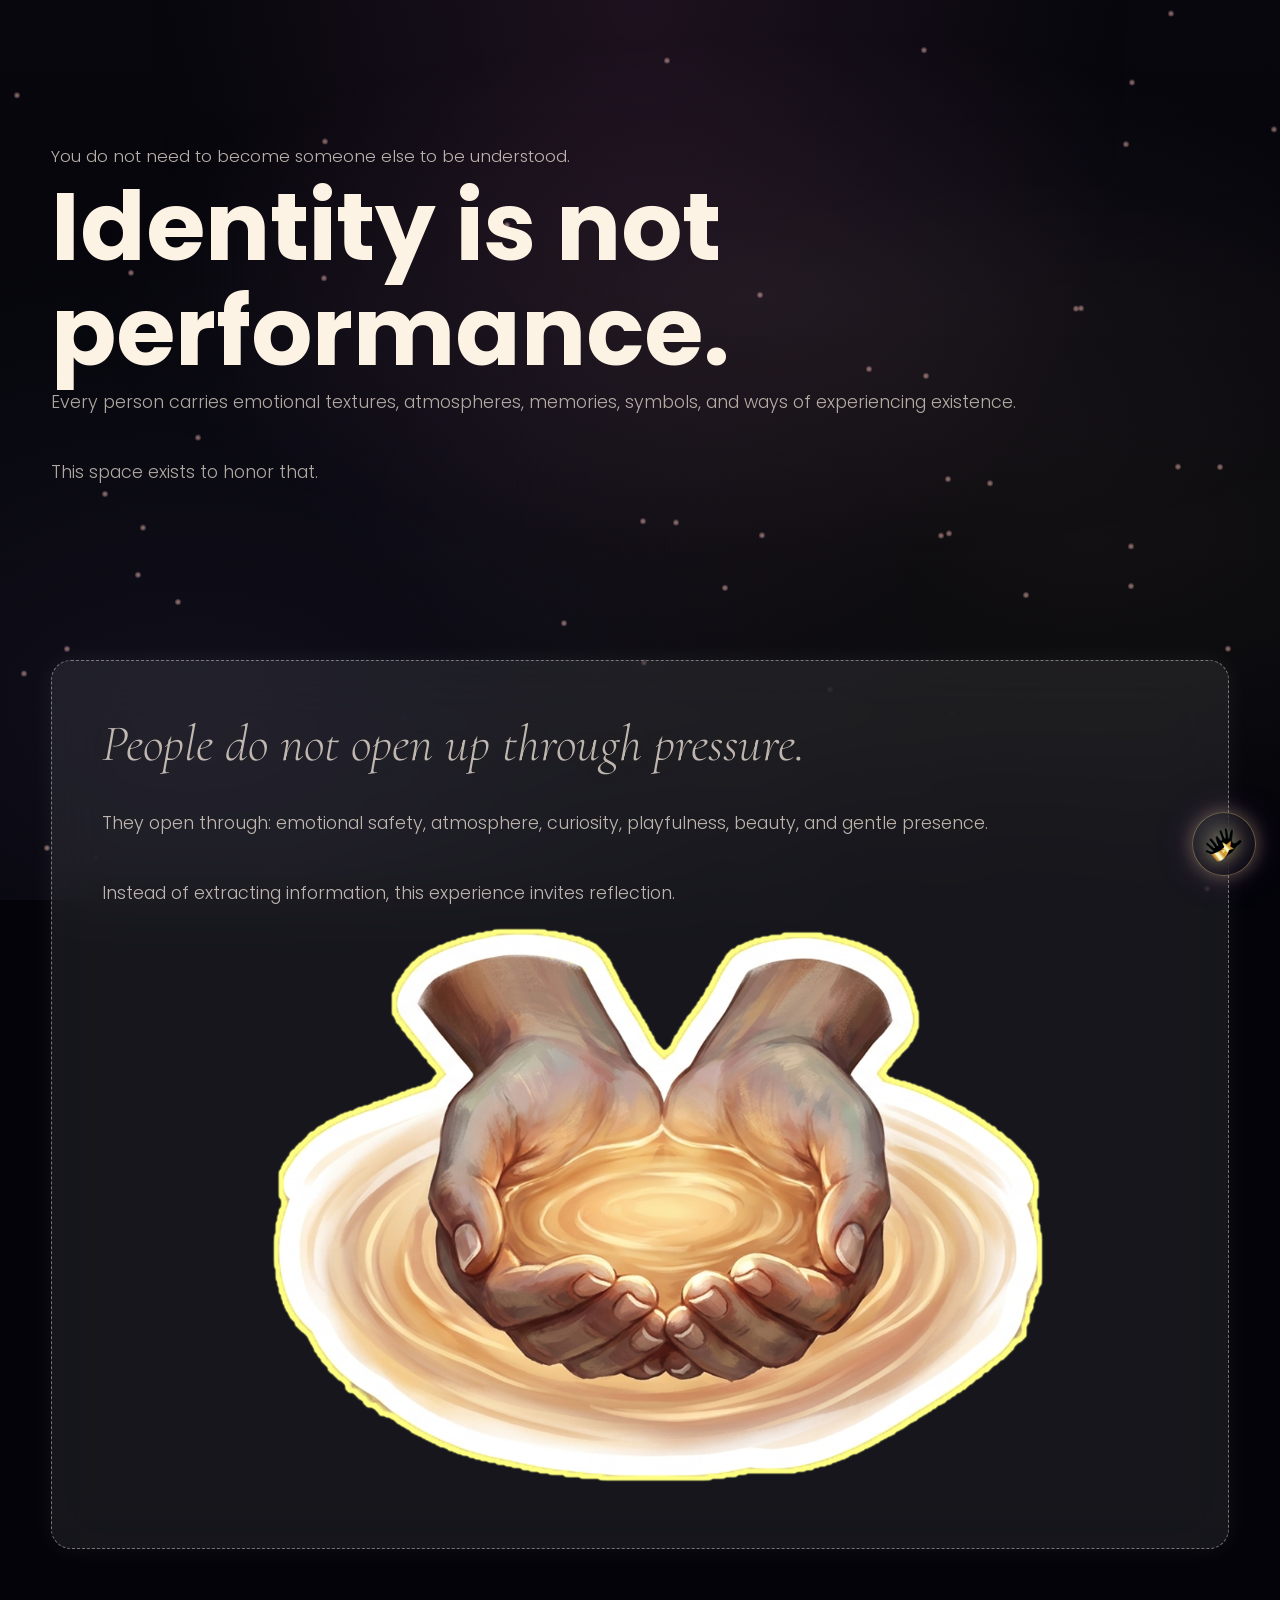
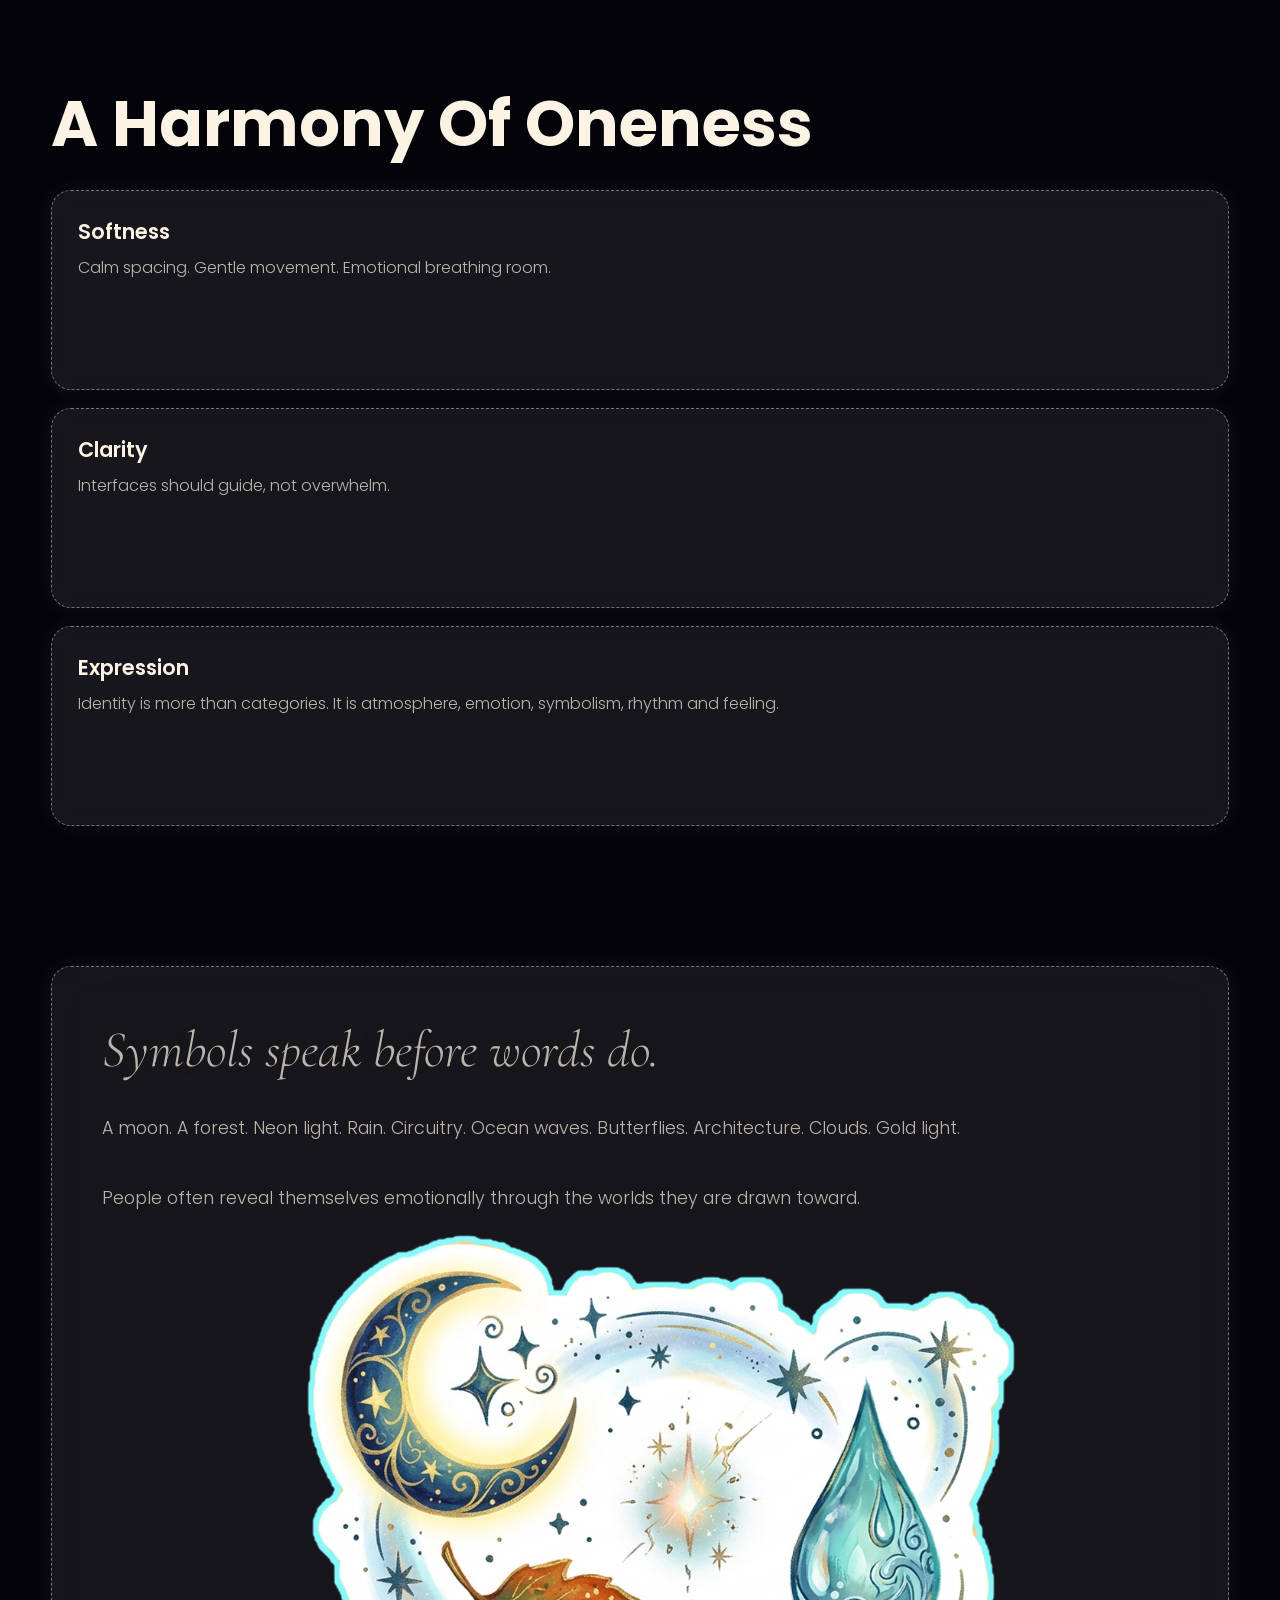
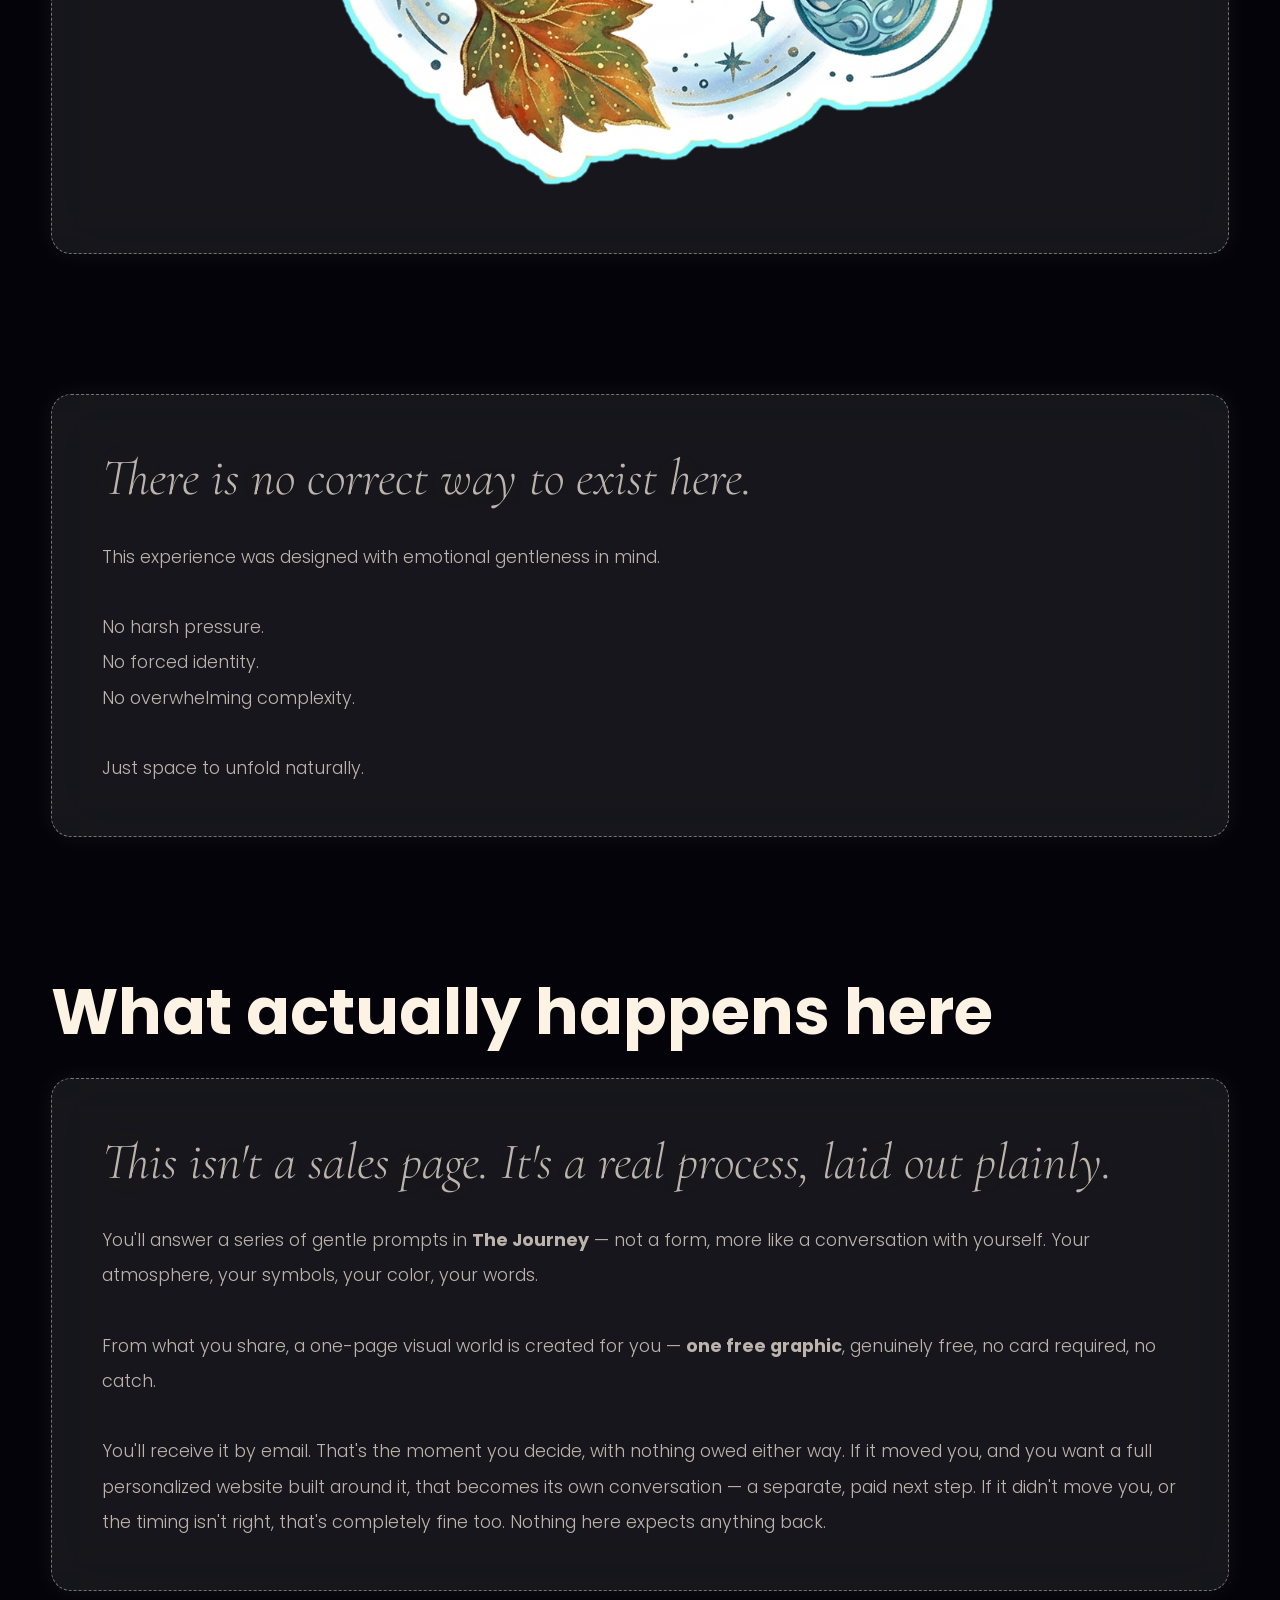
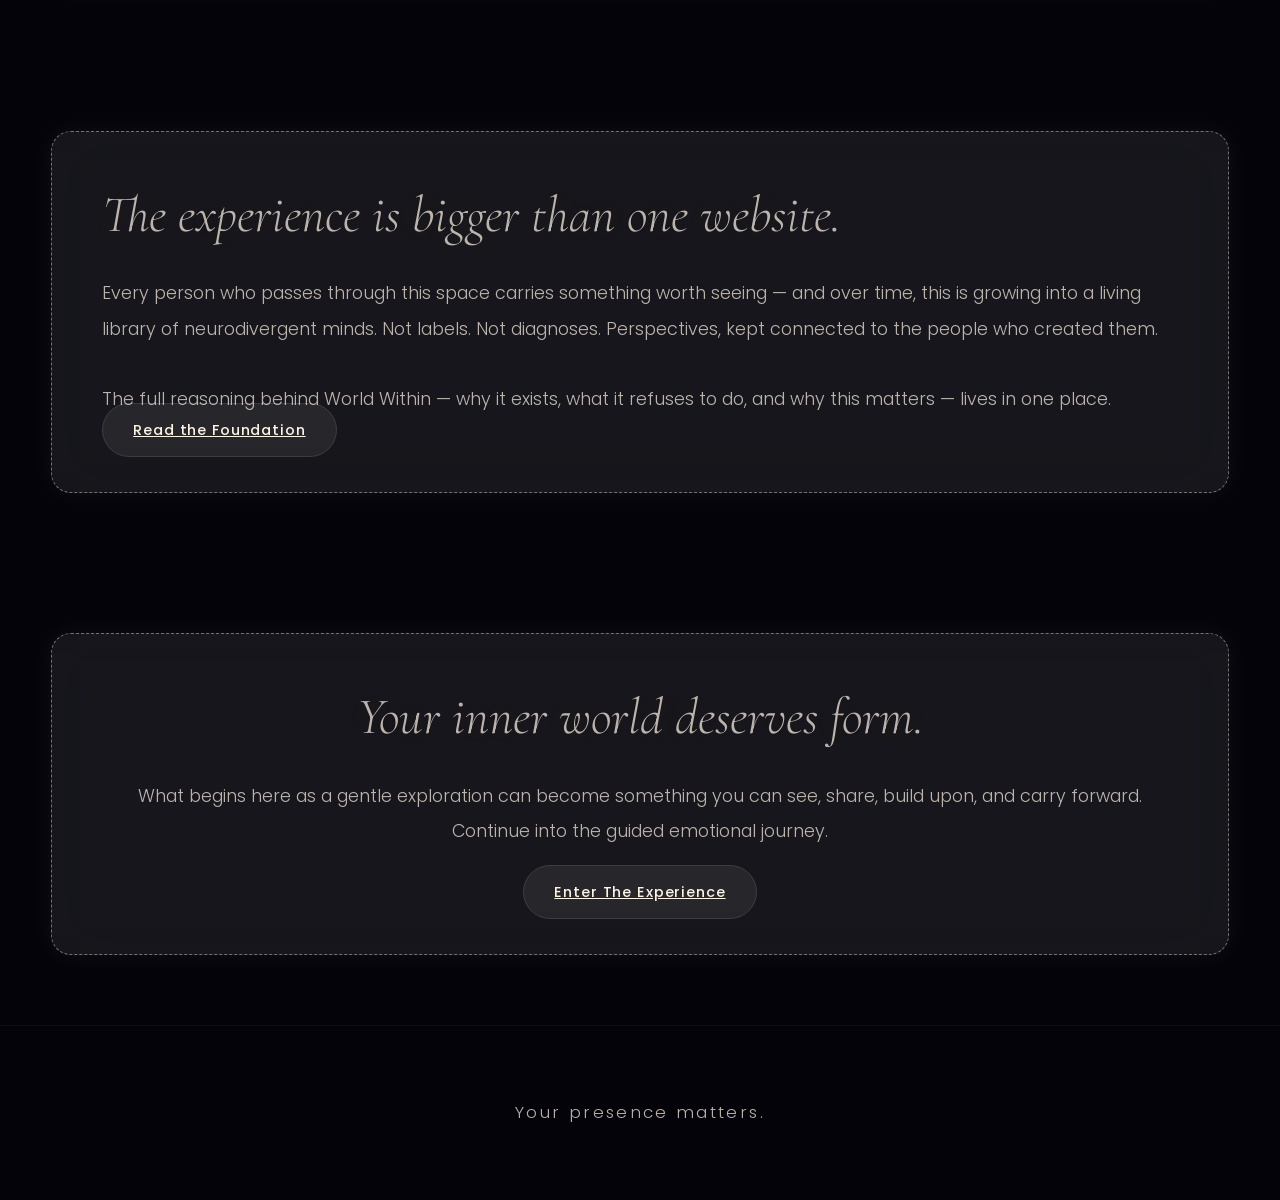
==== about.html @ f2ada769 "Add files via upload" ====
<!-- =========================================
     about.html
     IDENTITY REFLECTION SPACE
========================================= -->

<!DOCTYPE html>
<html lang="en">

<head>

  <meta charset="UTF-8" />

  <meta name="viewport"
    content="width=device-width, initial-scale=1.0" />

  <title>Identity Reflection</title>

  <!-- CSS -->

  <link rel="stylesheet" href="css/style.css" />
  <link rel="stylesheet" href="css/animations.css" />
  <link rel="stylesheet" href="css/themes.css" />
  <link rel="stylesheet" href="css/responsive.css" />
  <link rel="stylesheet" href="css/fixes.css" />

</head>

<body class="theme-dreamy">

  <!-- =========================================
       PARTICLES
  ========================================== -->

  <div id="particles-container"></div>

  <!-- =========================================
       HERO SECTION
  ========================================== -->

  <section class="hero">

    <div class="container">

      <div class="hero-content fade-up">

        <p class="supportive-message float-soft">
          You do not need to become someone else to be understood.
        </p>

        <h1 class="hero-title breathe">
          Identity is not performance.
        </h1>

        <p class="hero-subtitle">
          Every person carries emotional textures,
          atmospheres, memories, symbols,
          and ways of experiencing existence.
          <br /><br />
          This space exists to honor that.
        </p>

      </div>

    </div>

  </section>

  <!-- =========================================
       PHILOSOPHY SECTION
  ========================================== -->

  <section>

    <div class="container">

      <div class="glass-card fade-up">

        <div class="scene-card-layout">
          <div class="scene-card-text">

            <p class="prompt-text">
              People do not open up through pressure.
            </p>

            <p>
              They open through:
              emotional safety,
              atmosphere,
              curiosity,
              playfulness,
              beauty,
              and gentle presence.
              <br /><br />
              Instead of extracting information,
              this experience invites reflection.
            </p>

          </div>
          <div class="scene-visual">
            <img src="assets/15.png" alt="" class="scene-visual-img">
          </div>
        </div>

      </div>

    </div>

  </section>

  <!-- =========================================
       BALANCE SECTION
  ========================================== -->

  <section>

    <div class="container">

      <h2 class="fade-up"
        style="margin-bottom: 30px;">

        A Harmony Of Oneness
      </h2>

      <div class="emotion-grid harmony-grid">

        <!-- Softness -->

        <div class="emotion-card glass-card float-soft">

          <h3>Softness</h3>

          <p>
            Calm spacing.
            Gentle movement.
            Emotional breathing room.
          </p>

        </div>

        <!-- Clarity -->

        <div class="emotion-card glass-card float-soft">

          <h3>Clarity</h3>

          <p>
            Interfaces should guide,
            not overwhelm.
          </p>

        </div>

        <!-- Expression -->

        <div class="emotion-card glass-card float-soft">

          <h3>Expression</h3>

          <p>
            Identity is more than categories.
            It is atmosphere, emotion,
            symbolism, rhythm and feeling.
          </p>

        </div>

      </div>

    </div>

  </section>

  <!-- =========================================
       SYMBOLIC SECTION
  ========================================== -->

  <section>

    <div class="container">

      <div class="glass-card fade-up">

        <div class="scene-card-layout">
          <div class="scene-card-text">

            <p class="prompt-text">
              Symbols speak before words do.
            </p>

            <p>
              A moon.
              A forest.
              Neon light.
              Rain.
              Circuitry.
              Ocean waves.
              Butterflies.
              Architecture.
              Clouds.
              Gold light.
              <br /><br />
              People often reveal themselves
              emotionally through the worlds
              they are drawn toward.
            </p>

          </div>
          <div class="scene-visual">
            <img src="assets/16.png" alt="" class="scene-visual-img">
          </div>
        </div>

      </div>

    </div>

  </section>

  <!-- =========================================
       EMOTIONAL SAFETY SECTION
  ========================================== -->

  <section>

    <div class="container">

      <div class="glass-card fade-up">

        <p class="prompt-text">
          There is no correct way to exist here.
        </p>

        <p>
          This experience was designed
          with emotional gentleness in mind.
          <br /><br />
          No harsh pressure.
          <br />
          No forced identity.
          <br />
          No overwhelming complexity.
          <br /><br />
          Just space to unfold naturally.
        </p>

      </div>

    </div>

  </section>

  <!-- =========================================
       HOW THIS WORKS SECTION
  ========================================== -->

  <section>

    <div class="container">

      <h2 class="fade-up" style="margin-bottom: 30px;">
        What actually happens here
      </h2>

      <div class="glass-card fade-up">

        <p class="prompt-text">
          This isn't a sales page. It's a real process, laid out plainly.
        </p>

        <p>
          You'll answer a series of gentle prompts in
          <strong>The Journey</strong> — not a form, more like
          a conversation with yourself. Your atmosphere, your
          symbols, your color, your words.
          <br /><br />
          From what you share, a one-page visual world is
          created for you — <strong>one free graphic</strong>,
          genuinely free, no card required, no catch.
          <br /><br />
          You'll receive it by email. That's the moment you
          decide, with nothing owed either way. If it moved
          you, and you want a full personalized website built
          around it, that becomes its own conversation — a
          separate, paid next step. If it didn't move you, or
          the timing isn't right, that's completely fine too.
          Nothing here expects anything back.
        </p>

      </div>

    </div>

  </section>

  <!-- =========================================
       FOUNDATION SECTION
  ========================================== -->

  <section>

    <div class="container">

      <div class="glass-card fade-up">

        <p class="prompt-text">
          The experience is bigger than one website.
        </p>

        <p>
          Every person who passes through this space carries
          something worth seeing — and over time, this is
          growing into a living library of neurodivergent minds.
          Not labels. Not diagnoses. Perspectives, kept connected
          to the people who created them.
          <br /><br />
          The full reasoning behind World Within — why it exists,
          what it refuses to do, and why this matters — lives in
          one place.
        </p>

        <a href="assets/documents/world-within-foundation.pdf"
          target="_blank" rel="noopener"
          class="cta-button glow-pulse">
          Read the Foundation
        </a>

      </div>

    </div>

  </section>

  <!-- =========================================
       TRANSITION TO EXPERIENCE
  ========================================== -->

  <section>

    <div class="container">

      <div class="glass-card fade-up"
        style="text-align: center;">

        <p class="prompt-text">
          Your inner world deserves form.
        </p>

        <p style="margin-bottom: 30px;">
          What begins here as a gentle exploration can become
          something you can see, share, build upon, and carry
          forward. Continue into the guided emotional journey.
        </p>

        <a href="experience.html"
          class="cta-button glow-pulse">

          Enter The Experience

        </a>

      </div>

    </div>

  </section>

  <!-- =========================================
       FOOTER
  ========================================== -->

  <footer>

    <div class="container">

      <p class="supportive-message float-soft">
        Your presence matters.
      </p>

    </div>

  </footer>

  <!-- =========================================
       JAVASCRIPT
  ========================================== -->

  <script src="js/main.js"></script>
  <script src="js/animations.js"></script>
  <script src="js/interactions.js"></script>
  <script src="js/form-handler.js"></script>
  <script src="js/particles.js"></script>


<!-- ===== FLOATING DOOR NAV ===== -->
<div id="world-door-nav">
  <button id="world-door-toggle" aria-label="Open navigation" aria-expanded="false">
    <img src="assets/images/123_045549.png" alt="" class="world-door-icon">
  </button>

  <nav id="world-door-panel" aria-hidden="true">
    <a href="index.html" class="world-door-link">
      <span class="world-door-link-title">Home</span>
      <span class="world-door-link-sub">Return to the beginning</span>
    </a>
    <a href="about.html" class="world-door-link">
      <span class="world-door-link-title">Identity Reflection</span>
      <span class="world-door-link-sub">The philosophy behind it</span>
    </a>
    <a href="experience.html" class="world-door-link">
      <span class="world-door-link-title">The Journey</span>
      <span class="world-door-link-sub">The guided experience</span>
    </a>
    <a href="showcase.html" class="world-door-link world-door-link-featured">
      <span class="world-door-link-title">Showcase</span>
      <span class="world-door-link-sub">Worlds already brought to life</span>
    </a>
    <a href="contact.html" class="world-door-link">
      <span class="world-door-link-title">Final Connection</span>
      <span class="world-door-link-sub">Stay connected</span>
    </a>
  </nav>
</div>

<script defer src="js/door-nav.js"></script>
     
</body>

</html>
---- css/style.css ----
/* =========================================
   style.css — World Within
   CONSOLIDATED — single source of truth
   Hero gap fixed. Atmosphere system added.
========================================= */

@import url('https://fonts.googleapis.com/css2?family=Cormorant+Garamond:ital,wght@0,300;0,400;1,300;1,400&family=Poppins:wght@300;400;600;700&display=swap');

*, *::before, *::after { margin:0; padding:0; box-sizing:border-box; }

:root {
  --bg:           #030309;
  --text:         #fdf3e4;
  --text-soft:    rgba(253,243,228,0.68);
  --text-dim:     rgba(253,243,228,0.38);
  --gold:         #f7d98b;
  --rose:         #ffb4c8;
  --purple:       #c8b8ff;
  --radius-lg:    30px;
  --radius-xl:    40px;
  --max-width:    1280px;

  /* ── ATMOSPHERE — default (sacred/gold-rose) ── */
  --particle-1: rgba(247,217,139,0.90);
  --particle-2: rgba(255,180,200,0.55);
  --atmo-1: rgba(255,130,200,0.09);
  --atmo-2: rgba(200,184,255,0.07);
  --atmo-3: rgba(247,217,139,0.06);
}

/* =========================================
   ATMOSPHERE THEMES
   Selecting an emotion card sets
   body[data-emotion="..."] via JS.
   This shifts the particle colors and
   the ambient glow — without ever
   washing out the text.
========================================= */

body[data-emotion="calm"] {
  --particle-1: rgba(150,205,255,0.85);
  --particle-2: rgba(190,225,255,0.45);
  --atmo-1: rgba(120,180,255,0.10);
  --atmo-2: rgba(160,210,255,0.07);
  --atmo-3: rgba(200,230,255,0.05);
}

body[data-emotion="electric"] {
  --particle-1: rgba(190,150,255,0.90);
  --particle-2: rgba(220,180,255,0.50);
  --atmo-1: rgba(180,130,255,0.11);
  --atmo-2: rgba(220,160,255,0.08);
  --atmo-3: rgba(150,100,255,0.06);
}

body[data-emotion="dreamy"] {
  --particle-1: rgba(255,160,205,0.88);
  --particle-2: rgba(255,200,225,0.50);
  --atmo-1: rgba(255,140,200,0.10);
  --atmo-2: rgba(255,180,220,0.07);
  --atmo-3: rgba(220,160,255,0.05);
}

body[data-emotion="sacred"] {
  --particle-1: rgba(247,217,139,0.92);
  --particle-2: rgba(255,200,150,0.55);
  --atmo-1: rgba(247,217,139,0.10);
  --atmo-2: rgba(255,200,150,0.07);
  --atmo-3: rgba(255,180,200,0.05);
}

body[data-emotion="grounded"] {
  --particle-1: rgba(200,190,140,0.85);
  --particle-2: rgba(170,210,170,0.45);
  --atmo-1: rgba(180,160,110,0.09);
  --atmo-2: rgba(140,180,140,0.06);
  --atmo-3: rgba(200,180,140,0.05);
}


html {
 /* scroll-behavior: smooth;*/
  /*scroll-snap-type: y mandatory;*/
}

body {
  font-family: 'Poppins', sans-serif;
  font-weight: 300;
  color: var(--text);
  background: var(--bg);
  overflow-x: hidden;
  min-height: 100vh;
  position: relative;
}

/* ── Atmospheric glow layers — shift with emotion ── */
body::before {
  content: "";
  position: fixed; inset: 0;
  pointer-events: none; z-index: 0;
  background:
    radial-gradient(ellipse at 50% 0%,   var(--atmo-1), transparent 55%),
    radial-gradient(ellipse at 15% 80%,  var(--atmo-2), transparent 50%),
    radial-gradient(ellipse at 85% 60%,  var(--atmo-3), transparent 48%);
  transition: background 1.8s ease;
}

body::after {
  content: "";
  position: fixed; inset: 0;
  pointer-events: none; z-index: 0;
  background: linear-gradient(180deg, rgba(255,255,255,0.015), transparent);
  mix-blend-mode: screen;
}

/* =========================================
   PARTICLES — color follows atmosphere
========================================= */

#particles-container {
  position: fixed; inset: 0;
  z-index: 1; pointer-events: none;
  overflow: hidden;
}

.particle {
  position: absolute;
  border-radius: 50%;
  pointer-events: none;
  mix-blend-mode: screen;
  background: radial-gradient(
    circle,
    var(--particle-1) 0%,
    var(--particle-2) 45%,
    transparent 100%
  ) !important;
  opacity: 0.75 !important;
  animation: floatUp linear infinite !important;
  transition: background 1.8s ease;
}


@keyframes floatUp {
  0%   { transform: translateY(0) scale(1);    opacity: 0; }
  10%  { opacity: 0.6; }
  80%  { opacity: 0.4; }
  100% { transform: translateY(-100vh) scale(0.6); opacity: 0; }
}

/* =========================================
   LAYOUT
========================================= */

.container {
  width: 92%;
  max-width: var(--max-width);
  margin: auto;
  position: relative;
  z-index: 2;
}



section {
  padding: 50px 0;
  position: relative;
  z-index: 2;
  min-height: 100dvh;
  display: flex;
  align-items: center;
  justify-content: center;
/*  scroll-snap-align: start;*/
/*  scroll-snap-stop: always;*/
}
/* =========================================
   TYPOGRAPHY
========================================= */

h1,h2,h3,h4 { line-height: 1.1; font-weight: 700; color: var(--text); }

h1 { font-size: clamp(3rem, 8vw, 6rem); }
h2 { font-size: clamp(2.2rem, 5vw, 4rem); }
h3 { font-size: clamp(1.2rem, 3vw, 1.6rem); }

p {
  color: var(--text-soft);
  line-height: 2.0;
  font-size: clamp(0.95rem, 2.2vw, 1.1rem);
  font-weight: 300;
}

.serif {
  font-family: 'Cormorant Garamond', serif;
  font-weight: 300;
  font-style: italic;
}

/* =========================================
   HERO TAG
========================================= */

.hero-tag {
  display: inline-block;
  padding: 10px 22px;
  border-radius: 999px;
  background: rgba(247,217,139,0.08);
  border: 1px solid rgba(247,217,139,0.22);
  color: var(--gold);
  font-size: 0.72rem;
  letter-spacing: 3px;
  text-transform: uppercase;
  margin-bottom: 28px;
  backdrop-filter: blur(10px);
}

/* =========================================
   HERO — single definition, no duplicates
   Text and images grouped close together
========================================= */

.hero {
  min-height: 100vh;
  min-height: 100dvh;
  display: flex;
  align-items: center;
  justify-content: center;
  padding: 90px 0 50px;
  position: relative;
  overflow: visible;
}

.hero::before {
  content: "";
  position: absolute; inset: 0;
  background: radial-gradient(ellipse at 60% 50%, rgba(247,190,220,0.07), transparent 65%);
  pointer-events: none;
}

/* TWO COLUMN on desktop */
.hero-layout {
  display: grid;
  grid-template-columns: 1fr 1fr;
  align-items: center;
  gap: 22px;
  width: 100%;
}

/* LEFT — text */
.hero-left {
  position: relative;
  z-index: 3;
  text-align: left;
}

.hero-left h1 {
  font-size: clamp(3rem, 7vw, 5.5rem);
  line-height: 1.0;
  font-weight: 700;
  letter-spacing: -1.5px;
  margin-bottom: 24px;
  color: var(--text);
}

.hero-left h1 span {
  color: var(--rose);
  display: block;
}

.hero-description {
  font-size: clamp(1rem, 2vw, 1.1rem);
  line-height: 2.0;
  color: var(--text-soft);
  max-width: 480px;
}

/* RIGHT — image group: large image + logo TOGETHER */
.hero-right {
  position: relative;
  display: flex;
  align-items: center;
  justify-content: center;
  width: 100%;
}

.large-frame {
  width: 100%;
  max-width: 480px;
  position: relative;
  z-index: 2;
}

.large-frame img,
.main-hero-image {
  width: 100%;
  height: auto;
  object-fit: contain;
  display: block;

  filter:
    drop-shadow(0 0 30px rgba(247,217,139,0.25))
    drop-shadow(0 0 70px rgba(200,184,255,0.18))
    drop-shadow(0 0 120px rgba(255,180,200,0.12));

  animation: breatheImage 7s ease-in-out infinite;
  transition: filter 0.6s ease;
}

.large-frame img:hover,
.main-hero-image:hover {
  filter:
    drop-shadow(0 0 50px rgba(247,217,139,0.45))
    drop-shadow(0 0 100px rgba(200,184,255,0.32))
    drop-shadow(0 0 160px rgba(255,180,200,0.22));
}

/* MEDIUM LOGO — sits right beside/on the large image,
   NOT floating away to a separate corner of the screen */
.medium-frame {
  position: absolute;
  top: -4%;
  right: 2%;
  width: clamp(56px, 11vw, 96px);
  height: auto;
  z-index: 5;
  opacity: 0.94;

  filter:
    drop-shadow(0 0 14px rgba(247,217,139,0.55))
    drop-shadow(0 0 32px rgba(255,160,220,0.38));

  animation: floatMedium 5s ease-in-out infinite;
}

.medium-frame img,
.floating-symbol {
  width: 100%;
  height: auto;
  display: block;
  object-fit: contain;
}

.visual-frame {
  background: transparent !important;
  border: none !important;
  box-shadow: none !important;
  backdrop-filter: none !important;
  overflow: visible !important;
  padding: 0 !important;
}

/* =========================================
   GLASS CARDS
========================================= */


.glass-card {
  
  background: linear-gradient(160deg,
    rgba(255,255,255,0.13),
    rgba(255,255,255,0.07)
  );
   border: 1px solid rgba(255,255,255,0.45);
  backdrop-filter: blur(30px);
  -webkit-backdrop-filter: blur(30px);
  border-radius: var(--radius-lg);
  

   box-shadow:
    0 8px 40px rgba(0,0,0,0.70),
    0 1px 0 rgba(255,255,255,0.30) inset,
    0 0 0 1px rgba(255,255,255,0.10);
  padding: clamp(28px, 5vw, 50px);
  transition: transform 0.6s ease, border-color 0.6s ease, box-shadow 0.6s ease;
}

.glass-card:hover {
  transform: translateY(-8px);
  border-color: rgba(255,255,255,0.28);
  box-shadow:
    0 35px 100px rgba(0,0,0,0.60),
    0 0 50px rgba(180,130,255,0.15) inset,
    0 1px 0 rgba(255,255,255,0.18) inset;
}

/* =========================================
   PROMPT TEXT
========================================= */

.prompt-text {
  font-family: 'Cormorant Garamond', serif;
  font-size: clamp(1.8rem, 5vw, 3.2rem);
  font-weight: 300;
  font-style: italic;
  line-height: 1.3;
  margin-bottom: 28px;
  color: var(--text);
  text-shadow: 0 0 40px rgba(247,217,139,0.12);
}

/* =========================================
   EMOTION GRID — visible color, persistent
   selection via .selected class
========================================= */

.emotion-grid {
  display: grid;
  grid-template-columns: repeat(auto-fit, minmax(200px, 1fr));
  gap: 20px;
}

.emotion-card {
  position: relative;
  min-height: 200px;
  padding: 36px 28px;
  border-radius: var(--radius-lg);

  background: rgba(255,255,255,0.05) !important;
  border: 1px solid rgba(255,255,255,0.18) !important;
  backdrop-filter: blur(16px);
  cursor: pointer;
  overflow: hidden;

  transition:
    transform 0.5s ease,
    background 0.5s ease,
    border-color 0.5s ease,
    box-shadow 0.5s ease;
}

.emotion-card::before {
  content: '';
  position: absolute;
  inset: 0;
  border-radius: inherit;
  opacity: 0;
  transition: opacity 0.5s ease;
  background: var(--card-bg, rgba(247,217,139,0.06));
}

.emotion-card::after {
  content: '';
  position: absolute;
  top: -50%; left: -50%;
  width: 200%; height: 200%;
  border-radius: 50%;
  background: radial-gradient(circle, var(--card-glow, rgba(247,217,139,0.15)) 0%, transparent 60%);
  opacity: 0;
  transition: opacity 0.6s ease;
}

.emotion-card:hover,
.emotion-card.selected {
  transform: translateY(-12px) scale(1.02);
  border-color: var(--card-border, rgba(255,255,255,0.18));
  box-shadow: 0 20px 60px rgba(0,0,0,0.4), 0 0 40px var(--card-shadow, rgba(247,217,139,0.12));
}

.emotion-card:hover::before,
.emotion-card:hover::after,
.emotion-card.selected::before,
.emotion-card.selected::after { opacity: 1; }

/* Small "selected" checkmark badge */
.emotion-card.selected::after {
  opacity: 1;
}

/* Per-card colors — by data-feel attribute (preferred) or nth-child fallback */
.emotion-card[data-feel="calm"],
.emotion-card[onclick*="calm"],
.emotion-card:nth-child(1) {
  --card-bg:     rgba(120,180,255,0.08);
  --card-glow:   rgba(120,180,255,0.20);
  --card-border: rgba(120,180,255,0.35);
  --card-shadow: rgba(120,180,255,0.18);
}
.emotion-card[data-feel="calm"]:hover,
.emotion-card[onclick*="calm"]:hover,
.emotion-card[data-feel="calm"].selected,
.emotion-card[onclick*="calm"].selected,
.emotion-card:nth-child(1):hover {
  background: rgba(120,180,255,0.10);
}

.emotion-card[data-feel="electric"],
.emotion-card[onclick*="electric"],
.emotion-card:nth-child(2) {

--card-bg:     rgba(100,220,255,0.08);
--card-glow:   rgba(80,200,255,0.28);
--card-border: rgba(100,220,255,0.45);
--card-shadow: rgba(80,200,255,0.25);

}
.emotion-card[data-feel="electric"]:hover,
.emotion-card[onclick*="electric"]:hover,
.emotion-card[data-feel="electric"].selected,
.emotion-card[onclick*="electric"].selected,
.emotion-card:nth-child(2):hover {
  background: rgba(180,130,255,0.12);
}

.emotion-card[data-feel="dreamy"],
.emotion-card[onclick*="dreamy"],
.emotion-card:nth-child(3) {
  --card-bg:     rgba(255,140,200,0.09);
  --card-glow:   rgba(255,140,200,0.22);
  --card-border: rgba(255,140,200,0.38);
  --card-shadow: rgba(255,140,200,0.20);
}
.emotion-card[data-feel="dreamy"]:hover,
.emotion-card[onclick*="dreamy"]:hover,
.emotion-card[data-feel="dreamy"].selected,
.emotion-card[onclick*="dreamy"].selected,
.emotion-card:nth-child(3):hover {
  background: rgba(255,140,200,0.11);
}

.emotion-card[data-feel="sacred"],
.emotion-card[onclick*="sacred"],
.emotion-card:nth-child(4) {
  --card-bg:     rgba(247,217,139,0.09);
  --card-glow:   rgba(247,217,139,0.22);
  --card-border: rgba(247,217,139,0.38);
  --card-shadow: rgba(247,217,139,0.18);
}
.emotion-card[data-feel="sacred"]:hover,
.emotion-card[onclick*="sacred"]:hover,
.emotion-card[data-feel="sacred"].selected,
.emotion-card[onclick*="sacred"].selected,
.emotion-card:nth-child(4):hover {
  background: rgba(247,217,139,0.11);
}

.emotion-card[data-feel="grounded"],
.emotion-card[onclick*="grounded"] {
  --card-bg:     rgba(180,200,140,0.09);
  --card-glow:   rgba(180,200,140,0.22);
  --card-border: rgba(180,200,140,0.38);
  --card-shadow: rgba(180,200,140,0.18);
}
.emotion-card[data-feel="grounded"]:hover,
.emotion-card[onclick*="grounded"]:hover,
.emotion-card[data-feel="grounded"].selected,
.emotion-card[onclick*="grounded"].selected {
  background: rgba(180,200,140,0.11);
}

.emotion-card h3 {
  font-size: clamp(1.1rem, 3vw, 1.4rem);
  font-weight: 600;
  color: var(--text);
  margin-bottom: 12px;
  position: relative; z-index: 1;
}

.emotion-card p {
  font-size: clamp(0.85rem, 2vw, 0.95rem);
  line-height: 1.75;
  color: var(--text-dim);
  position: relative; z-index: 1;
}

/* Small selection badge */
.emotion-card .selected-badge {
  position: absolute;
  top: 16px; right: 16px;
  width: 26px; height: 26px;
  border-radius: 50%;
  background: var(--card-border, rgba(247,217,139,0.5));
  display: flex; align-items: center; justify-content: center;
  font-size: 14px; color: #0a0612;
  opacity: 0;
  transform: scale(0.5);
  transition: all 0.4s ease;
  z-index: 2;
}
.emotion-card.selected .selected-badge {
  opacity: 1;
  transform: scale(1);
}

/* =========================================
   INPUTS
========================================= */

textarea, input[type="text"], input[type="email"], input[type="tel"] {
  width: 100%;
  padding: 18px 20px;
  border-radius: 18px;
  border: 1px solid rgba(255,255,255,0.07);
  background: rgba(255,255,255,0.04);
  color: var(--text);
  font-family: 'Poppins', sans-serif;
  font-size: 0.95rem;
  font-weight: 300;
  resize: none;
  outline: none;
  transition: border-color 0.4s ease, background 0.4s ease, box-shadow 0.4s ease;
}

textarea::placeholder, input::placeholder { color: rgba(253,243,228,0.28); }

textarea:focus, input:focus {
  border-color: rgba(247,217,139,0.32);
  background: rgba(255,255,255,0.07);
  box-shadow: 0 0 0 3px rgba(247,217,139,0.08);
}

/* =========================================
   BUTTONS
========================================= */

button, .cta-button {
  border: none;
  cursor: pointer;
  background: rgba(255,255,255,0.07);
  color: var(--text);
  padding: 16px 30px;
  border-radius: 999px;
  border: 1px solid rgba(255,255,255,0.10);
  font-family: 'Poppins', sans-serif;
  font-size: 0.9rem;
  font-weight: 500;
  letter-spacing: 0.06em;
  backdrop-filter: blur(12px);
  transition: transform 0.3s ease, background 0.3s ease, box-shadow 0.3s ease;
}

button:hover, .cta-button:hover {
  transform: translateY(-3px);
  background: rgba(255,255,255,0.12);
  box-shadow: 0 0 30px rgba(247,217,139,0.12);
}

/* =========================================
   SUPPORTIVE MESSAGE
========================================= */

.supportive-message {
  font-size: clamp(0.9rem, 2.5vw, 1.05rem);
  color: var(--text-dim);
  animation: floatSoft 6s ease-in-out infinite;
}

/* =========================================
   PROGRESS INDICATOR (experience.html)
========================================= */

.progress-bar {
  position: sticky;
  top: 16px;
  z-index: 50;
  display: flex;
  justify-content: center;
  gap: 8px;
  padding: 10px 0 0;
  pointer-events: none;
}

.progress-dot {
  width: 8px; height: 8px;
  border-radius: 50%;
  background: rgba(255,255,255,0.12);
  transition: all 0.5s ease;
}

.progress-dot.active {
  background: var(--gold);
  box-shadow: 0 0 12px rgba(247,217,139,0.6);
  width: 22px;
  border-radius: 5px;
}

.progress-dot.done {
  background: rgba(247,217,139,0.45);
}

/* =========================================
   FOOTER
========================================= */

footer {
  padding: 70px 0;
  text-align: center;
  border-top: 1px solid rgba(247,217,139,0.05);
}

footer p { font-size: 0.8rem; color: var(--text-dim); letter-spacing: 0.14em; }

/* =========================================
   SCROLLBAR
========================================= */

::-webkit-scrollbar { width: 5px; }
::-webkit-scrollbar-thumb { background: rgba(247,217,139,0.16); border-radius: 999px; }
::-webkit-scrollbar-track { background: transparent; }

/* =========================================
   KEYFRAMES
========================================= */

@keyframes breatheImage {
  0%,100% { transform: scale(1);     }
  50%      { transform: scale(1.035); }
}

@keyframes floatMedium {
  0%,100% { transform: translateY(0px);  }
  50%      { transform: translateY(-10px); }
}

@keyframes floatSoft {
  0%,100% { transform: translateY(0px); opacity: 0.75; }
  50%      { transform: translateY(-7px); opacity: 1;  }
}

/* ── SECTION ENTRANCE — each world arrives ── */






@keyframes fadeUp {
  from { opacity:0; transform:translateY(30px); }
  to   { opacity:1; transform:translateY(0);    }
}

.fade-up         { opacity:0; animation: fadeUp 1.2s ease forwards; }
.fade-up.delay-1 { animation-delay: 0.2s; }
.fade-up.delay-2 { animation-delay: 0.5s; }
.fade-up.delay-3 { animation-delay: 0.8s; }



/* =========================================
   MOBILE — single consolidated block
   Text and images close together, no gap
========================================= */

@media (max-width: 860px) {

  
   
   section {
  padding: 50px 0;
  min-height: 100dvh;
 /* scroll-snap-align: start;*/
  justify-content: center;
   }
  /* No forced full-screen height — content
     determines height. This removes the
     "two pages" empty-gap feeling. */
  .hero {
    min-height: auto;
    height: auto;
    padding: 36px 0 30px;
    align-items: flex-start;
  }

  .hero-layout {
    grid-template-columns: 1fr;
    gap: 24px;              /* tight — text and image feel together */
    text-align: center;
  }

  .hero-left { text-align: center; }

  .hero-left h1 {
    font-size: clamp(2.8rem, 12vw, 4.5rem);
    letter-spacing: -1px;
    margin-bottom: 18px;
  }

  .hero-left h1 span { display: inline; }

  .hero-description {
    margin: 0 auto;
    max-width: 100%;
    font-size: clamp(0.95rem, 3.4vw, 1.1rem);
    line-height: 1.9;
  }

  .hero-right {
    width: 100%;
    margin-top: 4px;
  }

  .large-frame {
    width: min(320px, 84vw);
    max-width: 100%;
    margin: 0 auto;
  }

  /* Logo sits ON the image group — close together */
  .medium-frame {
    top: -2%;
    right: 4%;
    width: clamp(50px, 13vw, 70px);
  }

  .emotion-grid {
    grid-template-columns: 1fr 1fr;
    gap: 14px;
  }

  .emotion-card { min-height: 160px; padding: 24px 18px; }

  .progress-bar { top: 10px; }
}

@media (max-width: 480px) {

  .hero-left h1 { font-size: clamp(2.4rem, 13vw, 3.5rem); }

  .emotion-grid { grid-template-columns: 1fr; gap: 12px; }

  .glass-card { padding: 26px 20px; }

  .prompt-text { font-size: clamp(1.5rem, 7vw, 2.2rem); }

  .large-frame { width: min(280px, 88vw); }

  .medium-frame {
    width: clamp(46px, 12vw, 60px);
    top: -2%;
    right: 4%;
  }
  }















/* ===== FLOATING DOOR NAV ===== */
#world-door-nav {
  position: fixed;
  bottom: 24px;
  right: 24px;
  z-index: 500;
  font-family: 'Poppins', sans-serif;
}

#world-door-toggle {
  width: 64px; height: 64px;
  border-radius: 50%;
  border: 1px solid rgba(247,217,139,0.35);
  cursor: pointer;
  display: flex; align-items: center; justify-content: center;
  padding: 0;
  background: radial-gradient(circle at 35% 30%, rgba(255,255,255,0.12), rgba(20,10,30,0.55));
  backdrop-filter: blur(12px);
  -webkit-backdrop-filter: blur(12px);
  box-shadow: 0 0 18px rgba(247,217,139,0.35), 0 0 40px rgba(168,85,247,0.18);
  animation: doorPulse 3.5s ease-in-out infinite;
  transition: transform 0.4s ease, box-shadow 0.4s ease;
}

#world-door-toggle:hover,
#world-door-toggle:focus-visible {
  transform: scale(1.08);
  box-shadow: 0 0 26px rgba(247,217,139,0.55), 0 0 60px rgba(168,85,247,0.3);
}

.world-door-icon {
  width: 38px; height: 38px;
  object-fit: contain;
  filter: drop-shadow(0 0 8px rgba(247,217,139,0.5));
}

@keyframes doorPulse {
  0%, 100% { box-shadow: 0 0 18px rgba(247,217,139,0.35), 0 0 40px rgba(168,85,247,0.18); }
  50%      { box-shadow: 0 0 28px rgba(247,217,139,0.6), 0 0 60px rgba(168,85,247,0.32); }
}

#world-door-panel {
  position: absolute;
  bottom: 78px; right: 0;
  width: 230px;
  display: flex; flex-direction: column; gap: 8px;
  padding: 14px;
  border-radius: 18px;
  background: rgba(10,6,18,0.78);
  backdrop-filter: blur(16px);
  -webkit-backdrop-filter: blur(16px);
  border: 1px solid rgba(255,255,255,0.08);
  box-shadow: 0 10px 50px rgba(0,0,0,0.6);
  opacity: 0; visibility: hidden; pointer-events: none;
  transform: translateY(16px) scale(0.96);
  transform-origin: bottom right;
  transition: opacity 0.35s ease, transform 0.35s ease, visibility 0.35s ease;
}

#world-door-nav.open #world-door-panel {
  opacity: 1; visibility: visible; pointer-events: auto;
  transform: translateY(0) scale(1);
}

.world-door-link {
  display: flex; flex-direction: column;
  padding: 10px 12px;
  border-radius: 12px;
  text-decoration: none;
  color: rgba(253,243,228,0.85);
  transition: background 0.25s ease, transform 0.25s ease;
}

.world-door-link:hover { background: rgba(255,255,255,0.06); transform: translateX(-4px); }

.world-door-link-title { font-size: 0.95rem; font-weight: 600; letter-spacing: 0.02em; }

.world-door-link-sub {
  font-size: 0.72rem; opacity: 0.55; margin-top: 2px;
  font-family: 'Cormorant Garamond', serif; font-style: italic;
}

.world-door-link-featured {
  border: 1px solid rgba(247,217,139,0.4);
  background: rgba(247,217,139,0.06);
}

.world-door-link-featured .world-door-link-title { color: #f7d98b; }

@media (max-width: 480px) {
  #world-door-nav { bottom: 18px; right: 18px; }
  #world-door-toggle { width: 56px; height: 56px; }
  .world-door-icon { width: 32px; height: 32px; }
  #world-door-panel { width: 200px; bottom: 68px; }
}


.form-status { margin-top: 16px; font-size: 0.9rem; min-height: 1.2em; }
.form-status.success { color: #9ee6b8; }
.form-status.error { color: #f4a3a3; }
---- css/animations.css ----
/* =========================================
   animations.css
   GENTLE MOTION SYSTEM
========================================= */

@keyframes floatSoft {
  0% {
    transform: translateY(0px);
  }

  50% {
    transform: translateY(-10px);
  }

  100% {
    transform: translateY(0px);
  }
}

@keyframes breathe {
  0% {
    transform: scale(1);
    opacity: 0.9;
  }

  50% {
    transform: scale(1.03);
    opacity: 1;
  }

  100% {
    transform: scale(1);
    opacity: 0.9;
  }
}

@keyframes glowPulse {
  0% {
    box-shadow:
      0 0 0 rgba(255,255,255,0);
  }

  50% {
    box-shadow:
      0 0 30px rgba(255,255,255,0.12);
  }

  100% {
    box-shadow:
      0 0 0 rgba(255,255,255,0);
  }
}


.breathe {
  animation: breathe 7s infinite ease-in-out;
}

.float-soft {
  animation: floatSoft 8s infinite ease-in-out;
}

.glow-pulse {
  animation: glowPulse 6s infinite ease-in-out;
}
---- css/themes.css ----
/* =========================================
   themes.css
   EMOTIONAL ATMOSPHERES
========================================= */

/* Main layout */


/* REMOVE HARD BOXES */


body[data-emotion="calm"] {
  background: radial-gradient(circle at center, #070b12, #05010d);
}

body[data-emotion="electric"] {
  background: radial-gradient(circle at center, #12001f, #1a0033);
}

body[data-emotion="dreamy"] {
  background: radial-gradient(circle at center, #0f0818, #2a1045);
}

body[data-emotion="sacred"] {
  background: radial-gradient(circle at center, #0a0a0a, #1d0b12);
}

body[data-emotion="grounded"] {
  background: radial-gradient(circle at center, #1c1c1c, #3e2723);
}

body[data-emotion="intense"] {
  background: radial-gradient(circle at center, #000000, #3b0000);
}

body[data-emotion="playful"] {
  background: radial-gradient(circle at center, #ff9966, #ff5e62);
}
---- css/responsive.css ----
/* =========================================
   responsive.css
   MOBILE + TABLET + ACCESSIBILITY
========================================= */
/* =========================================
   MOBILE INTRO
========================================= */

@media (max-width: 768px) {

  .book-wrapper {
    width: 280px;
    height: 190px;
  }

  .intro-logo {
    width: 80px;
  }

  .intro-credit {
    font-size: 11px;
    letter-spacing: 2px;
    text-align: center;
    padding: 0 10px;
  }

  .book-glow {
    width: 180px;
    height: 180px;
  }

}
 
/* Tablets */

@media (max-width: 992px) {

  section {
    padding: 80px 0;
  }

  .hero {
    padding: 120px 0;
  }

  .emotion-grid {
    grid-template-columns:
      repeat(2, 1fr);
  }
}

/* Mobile */

@media (max-width: 768px) {

  body {
    overflow-x: hidden;
  }

  .container {
    width: 92%;
  }

  section {
    padding: 70px 0;
  }

  .hero {
    min-height: auto;
    padding: 120px 0 80px;
  }

  .hero-title {
    font-size: clamp(2rem, 10vw, 3.5rem);
  }

  .hero-subtitle {
    font-size: 1rem;
    line-height: 1.8;
  }

  .emotion-grid {
    grid-template-columns: 1fr;
  }

  .emotion-card {
    min-height: auto;
  }

  .glass-card {
    padding: 22px;
  }

  textarea,
  input {
    padding: 16px;
    font-size: 16px;
  }

  .symbol-upload {
    padding: 30px 20px;
  }

  button,
  .cta-button {
    width: 100%;
    justify-content: center;
  }
}

/* Small phones */

@media (max-width: 480px) {

  h1 {
    line-height: 1.2;
  }

  p {
    font-size: 0.95rem;
  }

  .prompt-text {
    font-size: 1.2rem;
  }

  .glass-card {
    border-radius: 20px;
  }
}

/* Reduced motion accessibility */

@media (prefers-reduced-motion: reduce) {

  *,
  *::before,
  *::after {
    animation: none !important;
    transition: none !important;
    scroll-behavior: auto !important;
  }
}
---- css/fixes.css ----
/* =============================================
   fixes.css — World Within
   Load LAST in <head>
   Single source of truth for all overrides.
============================================== */

/* ─────────────────────────────────────────────
   CRITICAL: Background — no white flash
────────────────────────────────────────────── */
html, body {
  background: #030309 !important;
  margin: 0;
  padding: 0;
  overflow-x: hidden !important;
}

/* PERMANENT, SITE-WIDE IMAGE SAFETY NET
   This rule was missing from fixes.css — it only ever
   existed inside experience.html's own local <style> tag,
   so every OTHER page (index, about, contact, etc.) had
   nothing constraining image size at all. High-resolution
   source PNGs (3000px+) were rendering at their full native
   size because literally nothing told them not to.
   This now applies everywhere, permanently — no page needs
   its own copy of this rule ever again. Quality/resolution
   of your source files is completely unaffected — this only
   controls DISPLAY size, never file quality or sharpness. */
.scene-visual {
  max-width: 100% !important;
  overflow: hidden !important;
}

.scene-visual-img {
  width: 100% !important;
  max-width: 100% !important;
  height: auto !important;
  display: block !important;
  border-radius: 20px;
}

/* ─────────────────────────────────────────────
   SECTION FLOAT-IN
   Only opacity — no translateY to clash
   with scroll-snap
────────────────────────────────────────────── */
section {
  opacity: 0 !important;
  transform: translateY(24px) !important;
  transition: opacity 1s cubic-bezier(0.16, 1, 0.3, 1) !important, transform 1s cubic-bezier(0.16, 1, 0.3, 1) !important;
}

section.in-view {
  opacity: 1 !important;
  transform: translateY(0) !important;
}

/* Individual elements marked .fade-up float in with the
   same gentle motion, slightly offset from their parent
   section so they don't all land in the same instant */
.fade-up {
  opacity: 0 !important;
  transform: translateY(28px) !important;
  transition: opacity 1.1s cubic-bezier(0.16, 1, 0.3, 1) 0.1s !important, transform 1.1s cubic-bezier(0.16, 1, 0.3, 1) 0.1s !important;
}

section.in-view .fade-up,
.fade-up.in-view {
  opacity: 1 !important;
  transform: translateY(0) !important;
}

/* Hero always fully visible */
.hero {
  opacity: 1 !important;
  transform: none !important;
}

/* ─────────────────────────────────────────────
   INTRO SCREEN 1
────────────────────────────────────────────── */
#intro-screen {
  position: fixed !important;
  top: 0 !important;
  left: 0 !important;
  width: 100% !important;
  height: 100% !important;
  z-index: 9999 !important;
  display: flex !important;
  align-items: center !important;
  justify-content: center !important;
  overflow: hidden !important;
  opacity: 1 !important;
  visibility: visible !important;
  background: radial-gradient(circle at 50% 40%, #1a0f1f 0%, #050505 70%, #000 100%) !important;
}

#intro-screen.fade-out {
  opacity: 0 !important;
  visibility: hidden !important;
  pointer-events: none !important;
  transition: opacity 1.5s ease, visibility 1.5s ease !important;
}

/* ─────────────────────────────────────────────
   BOOK WRAPPER — full width on all screens
────────────────────────────────────────────── */
.book-wrapper {
  width: 100% !important;
  max-width: 100% !important;
  height: 60dvh !important;
  position: relative !important;
  perspective: 2000px !important;
  transform-style: preserve-3d !important;
  margin: auto !important;
}

.book-cover {
  height: 100% !important;
  width: 50.5% !important;
  backface-visibility: hidden !important;
  -webkit-backface-visibility: hidden !important;
  transition: transform 2s cubic-bezier(0.16, 1, 0.3, 1) !important;
}

.left-cover {
  border-radius: 18px 0 0 18px !important;
}

.right-cover {
  border-radius: 0 18px 18px 0 !important;
}

/* Logo reveals WITH the door opening, not after —
   starts almost immediately, finishes before covers do */
.book-center {
  transition: opacity 1.2s ease, transform 1.2s ease !important;
  transition-delay: 0.3s !important;
}

/* Logo sized to breathe inside the open door — not touching the frame edges */
.intro-logo {
  width: clamp(200px, 62vw, 340px) !important;
}

/* Desktop — the book uses the FULL screen width, no cap.
   The covers need real room to swing open and be seen —
   confining them to a small centered box was the actual
   problem, not the logo's size. The logo stays moderate
   so it doesn't feel like the door itself was shrunk. */
@media (min-width: 900px) {
  .book-wrapper {
    max-width: 100% !important;
  }
  .intro-logo {
    width: clamp(320px, 30vw, 480px) !important;
  }
}

/* CRITICAL: covers must stop BEFORE 90deg — past that point,
   backface-visibility:hidden makes them vanish for the rest
   of the rotation. 70deg keeps a genuinely visible, solid-
   looking panel on both sides (85deg was too close to 90 —
   technically visible but projected down to a near-invisible
   sliver), flanking the logo like a real open book. */
#intro-screen.open .left-cover  { transform: rotateY(-70deg) !important; }
#intro-screen.open .right-cover { transform: rotateY(70deg)  !important; }

/* Lock page scroll while the intro is showing, no matter what
   other stylesheets do — releases automatically once the real
   site becomes visible, so normal scrolling isn't affected after.
   Scoped to :has(#intro-screen) so this NEVER applies to pages
   without a book intro (experience.html, showcase.html, etc.) —
   those pages have no #site-content.visible to ever appear, so
   without this scope the condition below was permanently true
   and silently locked scroll on them forever. */
html:has(#intro-screen):not(:has(#site-content.visible)),
body:has(#intro-screen):not(:has(#site-content.visible)) {
  overflow: hidden !important;
}

/* ─────────────────────────────────────────────
   INTRO SCREEN 2
────────────────────────────────────────────── */
#intro-screen2 {
  position: fixed !important;
  top: 0 !important;
  left: 0 !important;
  width: 100% !important;
  height: 100% !important;
  z-index: 9998 !important;
  display: flex !important;
  align-items: center !important;
  justify-content: center !important;
  text-align: center !important;
  padding: 24px !important;
  background: rgba(3,3,9,0.96) !important;
  backdrop-filter: blur(8px) !important;
  -webkit-backdrop-filter: blur(8px) !important;
  opacity: 0 !important;
  visibility: hidden !important;
  pointer-events: none !important;
  transition: opacity 1.8s ease, visibility 1.8s ease !important;
}

#intro-screen2.show {
  opacity: 1 !important;
  visibility: visible !important;
  pointer-events: auto !important;
}

#intro-screen2.fade-out {
  opacity: 0 !important;
  visibility: hidden !important;
  pointer-events: none !important;
  transition: opacity 1s ease, visibility 1s ease !important;
}

.intro-content2 {
  max-width: 660px;
  padding: 20px;
  opacity: 0;
  transform: translateY(24px);
  transition: opacity 1.3s ease 0.2s, transform 1.3s ease 0.2s;
}
#intro-screen2.show .intro-content2 {
  opacity: 1;
  transform: translateY(0);
}

.intro-title2 {
  font-size: clamp(1.9rem, 4vw, 2.6rem) !important;
  line-height: 1.2;
  margin-bottom: 20px;
  color: #fdf3e4;
  opacity: 0;
  transform: translateY(18px);
  transition: opacity 1.1s ease 0.3s, transform 1.1s ease 0.3s;
}
#intro-screen2.show .intro-title2 {
  opacity: 1;
  transform: translateY(0);
}

.intro-text2 {
  font-size: 1rem;
  line-height: 1.9;
  margin-bottom: 38px;
  color: rgba(253,243,228,0.65);
  opacity: 0;
  transform: translateY(14px);
  transition: opacity 1.1s ease 0.55s, transform 1.1s ease 0.55s;
}
#intro-screen2.show .intro-text2 {
  opacity: 1;
  transform: translateY(0);
}

#enter-experience {
  padding: 17px 42px;
  border: none;
  border-radius: 999px;
  background: linear-gradient(135deg, #ff4fd8, #7b5cff);
  color: white;
  font-size: 0.97rem;
  font-weight: 600;
  cursor: pointer;
  letter-spacing: 0.06em;
  box-shadow: 0 0 30px rgba(255,79,216,0.45);
  opacity: 0;
  transform: translateY(12px);
  transition: opacity 1s ease 0.8s, transform 1s ease 0.8s, box-shadow 0.4s ease;
}
#intro-screen2.show #enter-experience {
  opacity: 1;
  transform: translateY(0);
}
#enter-experience:hover {
  transform: translateY(-4px) scale(1.03) !important;
  box-shadow: 0 0 60px rgba(255,79,216,0.8) !important;
}

/* ─────────────────────────────────────────────
   SITE CONTENT
────────────────────────────────────────────── */
#site-content {
  opacity: 0;
  visibility: hidden;
  transition: opacity 1.4s ease, visibility 1.4s ease;
}
#site-content.visible {
  opacity: 1 !important;
  visibility: visible !important;
}

/* Hero text — floats in with the reveal, not just fades in place */
.hero-tag,
.hero-left h1,
.hero-description {
  opacity: 0 !important;
  transform: translateY(26px) !important;
  transition: opacity 1s ease, transform 1s ease !important;
}
#site-content.visible .hero-tag {
  opacity: 1 !important;
  transform: translateY(0) !important;
  transition-delay: 0.1s !important;
}
#site-content.visible .hero-left h1 {
  opacity: 1 !important;
  transform: translateY(0) !important;
  transition-delay: 0.3s !important;
}
#site-content.visible .hero-description {
  opacity: 1 !important;
  transform: translateY(0) !important;
  transition-delay: 0.55s !important;
}

/* ─────────────────────────────────────────────
   HERO LAYOUT
────────────────────────────────────────────── */
.hero {
  padding: 80px 0 60px !important;
  min-height: 100vh !important;
  display: flex !important;
  align-items: center !important;
}

.hero-layout {
  display: grid !important;
  grid-template-columns: 1fr 1fr !important;
  align-items: center !important;
  gap: 40px !important;
  width: 100% !important;
}

.hero-left {
  display: flex;
  flex-direction: column;
  justify-content: center;
  padding-left: 0 !important;
}

.hero-right {
  position: relative !important;
  display: flex !important;
  flex-direction: column !important;
  align-items: center !important;
  justify-content: center !important;
  width: 100% !important;
  overflow: visible !important;
}

.large-frame {
  width: 100% !important;
  max-width: 560px !important;
  position: relative !important;
  margin: 0 auto !important;
}

.large-frame img,
.main-hero-image {
  width: 100% !important;
  height: auto !important;
  object-fit: contain !important;
  display: block !important;
  filter:
    drop-shadow(0 0 28px rgba(247,217,139,0.22))
    drop-shadow(0 0 65px rgba(200,184,255,0.16))
    drop-shadow(0 0 110px rgba(255,180,200,0.10)) !important;
  animation: breatheImage 7s ease-in-out infinite !important;
}

/* Hand logo — LEFT side of hero image */
.medium-frame {
  position: absolute !important;
  top: -10px !important;
  left: -10px !important;
  width: 80px !important;
  height: auto !important;
  z-index: 5 !important;
  opacity: 0.92 !important;
}

.medium-frame img,
.floating-symbol {
  width: 100% !important;
  height: auto !important;
  filter:
    drop-shadow(0 0 12px rgba(247,217,139,0.5))
    drop-shadow(0 0 28px rgba(255,160,220,0.3)) !important;
  animation: floatMedium 5s ease-in-out infinite !important;
}

/* "Seen Through Visuals" label — styled to match the
   hero-tag pill on the left, so both sides feel unified */
.hero-right h3 {
  font-size: 0.72rem !important;
  letter-spacing: 0.14em !important;
  text-transform: uppercase !important;
  font-weight: 500 !important;
  font-family: 'Poppins', sans-serif !important;
  color: rgba(200,184,255,0.85) !important;
  background: rgba(255,255,255,0.05) !important;
  border: 1px solid rgba(200,184,255,0.28) !important;
  padding: 6px 18px !important;
  border-radius: 999px !important;
  display: inline-block !important;
  margin: 0 0 18px 0 !important;
  text-align: center !important;
}

/* Desktop hero — stop forcing full-screen height so it
   sizes to its actual content instead of leaving dead
   space above/below like the mobile-only tall layout did */
@media (min-width: 900px) {
  .hero {
    min-height: auto !important;
    padding: 140px 0 100px !important;
  }
  .large-frame {
    max-width: 680px !important;
  }
  .medium-frame {
    width: 110px !important;
  }
}
/* ─────────────────────────────────────────────
   INDIVIDUAL CARD STAGGER
   Cards and scene halves float in one after
   another, not as one stiff block with their
   parent section
────────────────────────────────────────────── */
.emotion-card,
.scene-card-text,
.scene-visual {
  opacity: 0 !important;
  transform: translateY(22px) !important;
  transition: opacity 0.9s cubic-bezier(0.16, 1, 0.3, 1) !important, transform 0.9s cubic-bezier(0.16, 1, 0.3, 1) !important;
}

section.in-view .emotion-card,
section.in-view .scene-card-text,
section.in-view .scene-visual {
  opacity: 1 !important;
  transform: translateY(0) !important;
}

section.in-view .emotion-card:nth-child(1) { transition-delay: 0s !important; }
section.in-view .emotion-card:nth-child(2) { transition-delay: 0.12s !important; }
section.in-view .emotion-card:nth-child(3) { transition-delay: 0.24s !important; }
section.in-view .emotion-card:nth-child(4) { transition-delay: 0.36s !important; }

section.in-view .scene-card-text { transition-delay: 0s !important; }
section.in-view .scene-visual { transition-delay: 0.15s !important; }

/* Text leads, image follows underneath — never image first,
   since these cards sit right below the hero which already
   has its own image above */
.scene-card-text { order: 1 !important; }
.scene-visual { order: 2 !important; }

/* ─────────────────────────────────────────────
   PARTICLES — visible on all screens
────────────────────────────────────────────── */
#particles-container {
  position: fixed !important;
  inset: 0 !important;
  z-index: 1 !important;
  pointer-events: none !important;
}

.particle {
  mix-blend-mode: screen !important;
  opacity: 0.65 !important;
}

/* ─────────────────────────────────────────────
   CARDS — visible dashed border before selection
────────────────────────────────────────────── */
.emotion-card {
  background: rgba(255,255,255,0.05) !important;
  border: 1px dashed rgba(255,255,255,0.35) !important;
  box-shadow: 0 0 25px rgba(255,255,255,0.05) !important;
}

.emotion-card[data-feel="electric"] {
  border-color: rgba(80,220,255,0.35) !important;
}
.emotion-card[data-feel="electric"].selected,
.emotion-card[data-feel="electric"]:hover {
  background: rgba(80,220,255,0.10) !important;
  border-style: solid !important;
  border-color: rgba(80,220,255,0.50) !important;
  box-shadow: 0 0 40px rgba(80,220,255,0.20) !important;
}

.emotion-card[data-feel="dreamy"] {
  border-color: rgba(255,140,200,0.35) !important;
}
.emotion-card[data-feel="dreamy"].selected,
.emotion-card[data-feel="dreamy"]:hover {
  background: rgba(255,140,200,0.10) !important;
  border-style: solid !important;
  border-color: rgba(255,140,200,0.50) !important;
  box-shadow: 0 0 40px rgba(255,140,200,0.20) !important;
}

.glass-card {
  background: rgba(255,255,255,0.08) !important;
  border: 1px dashed rgba(255,255,255,0.4) !important;
  border-radius: 20px !important;
  box-shadow: 0 0 25px rgba(255,255,255,0.06) !important;
}

/* ─────────────────────────────────────────────
   KEYFRAMES
────────────────────────────────────────────── */
@keyframes breatheImage {
  0%,100% { transform: scale(1); }
  50%      { transform: scale(1.03); }
}
@keyframes floatMedium {
  0%,100% { transform: translateY(0px); }
  50%      { transform: translateY(-8px); }
}

/* ─────────────────────────────────────────────
   MOBILE
────────────────────────────────────────────── */
@media (max-width: 768px) {

  .hero-layout {
    grid-template-columns: 1fr !important;
    gap: 30px !important;
    text-align: center !important;
  }

  .hero-left {
    align-items: center !important;
  }

  .medium-frame {
    top: -8px !important;
    left: 0px !important;
    width: 60px !important;
  }

  .large-frame {
    width: 88vw !important;
    max-width: 360px !important;
  }

  .book-wrapper {
    width: 100% !important;
    max-width: 100% !important;
    height: 60dvh !important;
  } 

  #intro-screen,
  #intro-screen2 {
    height: -webkit-fill-available !important;
    min-height: -webkit-fill-available !important;
  }
}

@media (max-width: 400px) {
  .book-wrapper { height: 58dvh !important; }
  .intro-logo { width: 120px !important; }
  .intro-credit { font-size: 10px !important; letter-spacing: 1.5px !important; }
  #enter-experience { padding: 14px 32px !important; font-size: 0.88rem !important; }
}



/* ─────────────────────────────────────────────
   EMOTION GRID — 2 columns on mobile
────────────────────────────────────────────── */
.emotion-grid {
  grid-template-columns: 1fr 1fr !important;
  gap: 14px !important;
}

/* Nav section (Identity Reflection / Journey Engine / Final Connection)
   uses <a> cards, not <div> cards — force single column so the
   odd 3rd card doesn't feel orphaned */
.emotion-grid:has(a.emotion-card) {
  grid-template-columns: 1fr !important;
}

/* About page — Softness / Clarity / Expression.
   Stacked as full-width rows, one beneath the other —
   NOT side-by-side columns. Generous size and padding so
   every card feels substantial, and text stays large and
   easy to read for anyone with visual strain, rather than
   ever feeling cramped or squeezed to fit a column. */
.harmony-grid {
  grid-template-columns: 1fr !important;
  gap: 18px !important;
}
.harmony-grid .emotion-card {
  padding: 30px 26px !important;
}
.harmony-grid .emotion-card h3 {
  font-size: 1.3rem !important;
}
.harmony-grid .emotion-card p {
  font-size: 1rem !important;
  line-height: 1.6 !important;
}

/* Sacred card visible border */
.emotion-card[data-feel="sacred"] {
  border-color: rgba(247,217,139,0.35) !important;
}
.emotion-card[data-feel="sacred"].selected,
.emotion-card[data-feel="sacred"]:hover {
  background: rgba(247,217,139,0.10) !important;
  border-style: solid !important;
  border-color: rgba(247,217,139,0.50) !important;
  box-shadow: 0 0 40px rgba(247,217,139,0.20) !important;
}




/* Emotion section — don't force full height */
section:has(.emotion-grid) {
  min-height: auto !important;
  padding: 60px 0 !important;
}

/* ─────────────────────────────────────────────
   SHOWCASE — door overlay close button, consistent
   across every popup regardless of showcase.css
────────────────────────────────────────────── */
.door-close {
  position: absolute !important;
  top: 16px !important;
  right: 16px !important;
  width: 40px !important;
  height: 40px !important;
  border-radius: 50% !important;
  background: rgba(255,255,255,0.08) !important;
  border: 1px solid rgba(255,255,255,0.25) !important;
  color: #fdf3e4 !important;
  font-size: 1.3rem !important;
  line-height: 1 !important;
  display: flex !important;
  align-items: center !important;
  justify-content: center !important;
  cursor: pointer !important;
  transition: all 0.3s ease !important;
}
.door-close:hover {
  background: rgba(255,255,255,0.18) !important;
  transform: scale(1.08) !important;
}
/* ─────────────────────────────────────────────
   COMPACT SECTIONS — content fills, no void.
   This is now the DEFAULT for every section on
   every page, everywhere — except the hero, which
   is meant to breathe as its own full moment.
   World Within doesn't need forced full-screen
   height to feel spacious; it needs content that
   actually fills the space it's given.
────────────────────────────────────────────── */
section:not(.hero) {
  min-height: auto !important;
  padding: 70px 0 !important;
}

/* Readable contrast safety net — the smallest, quietest
   text still needs to be readable without strain. This
   doesn't make anything loud, just legible. */
.glass-card p,
.supportive-message {
  color: rgba(253,243,228,0.72) !important;
}
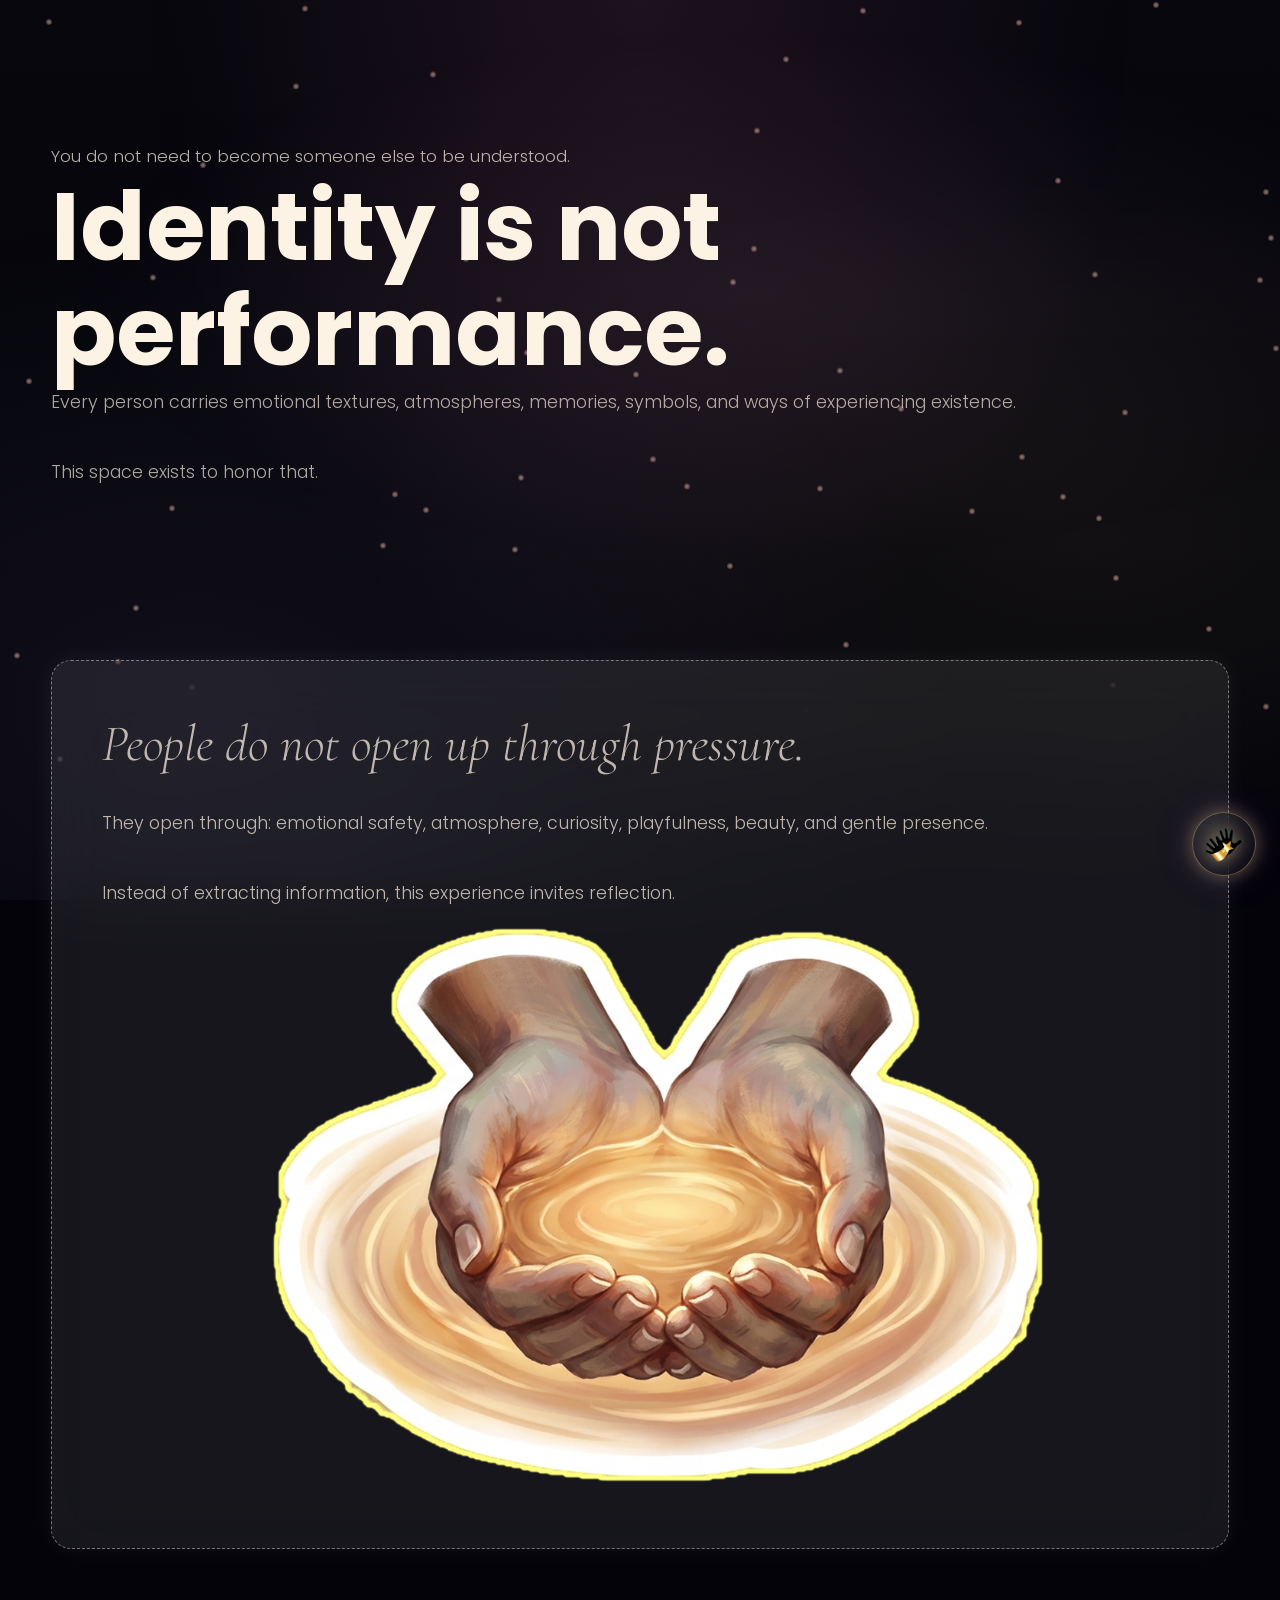
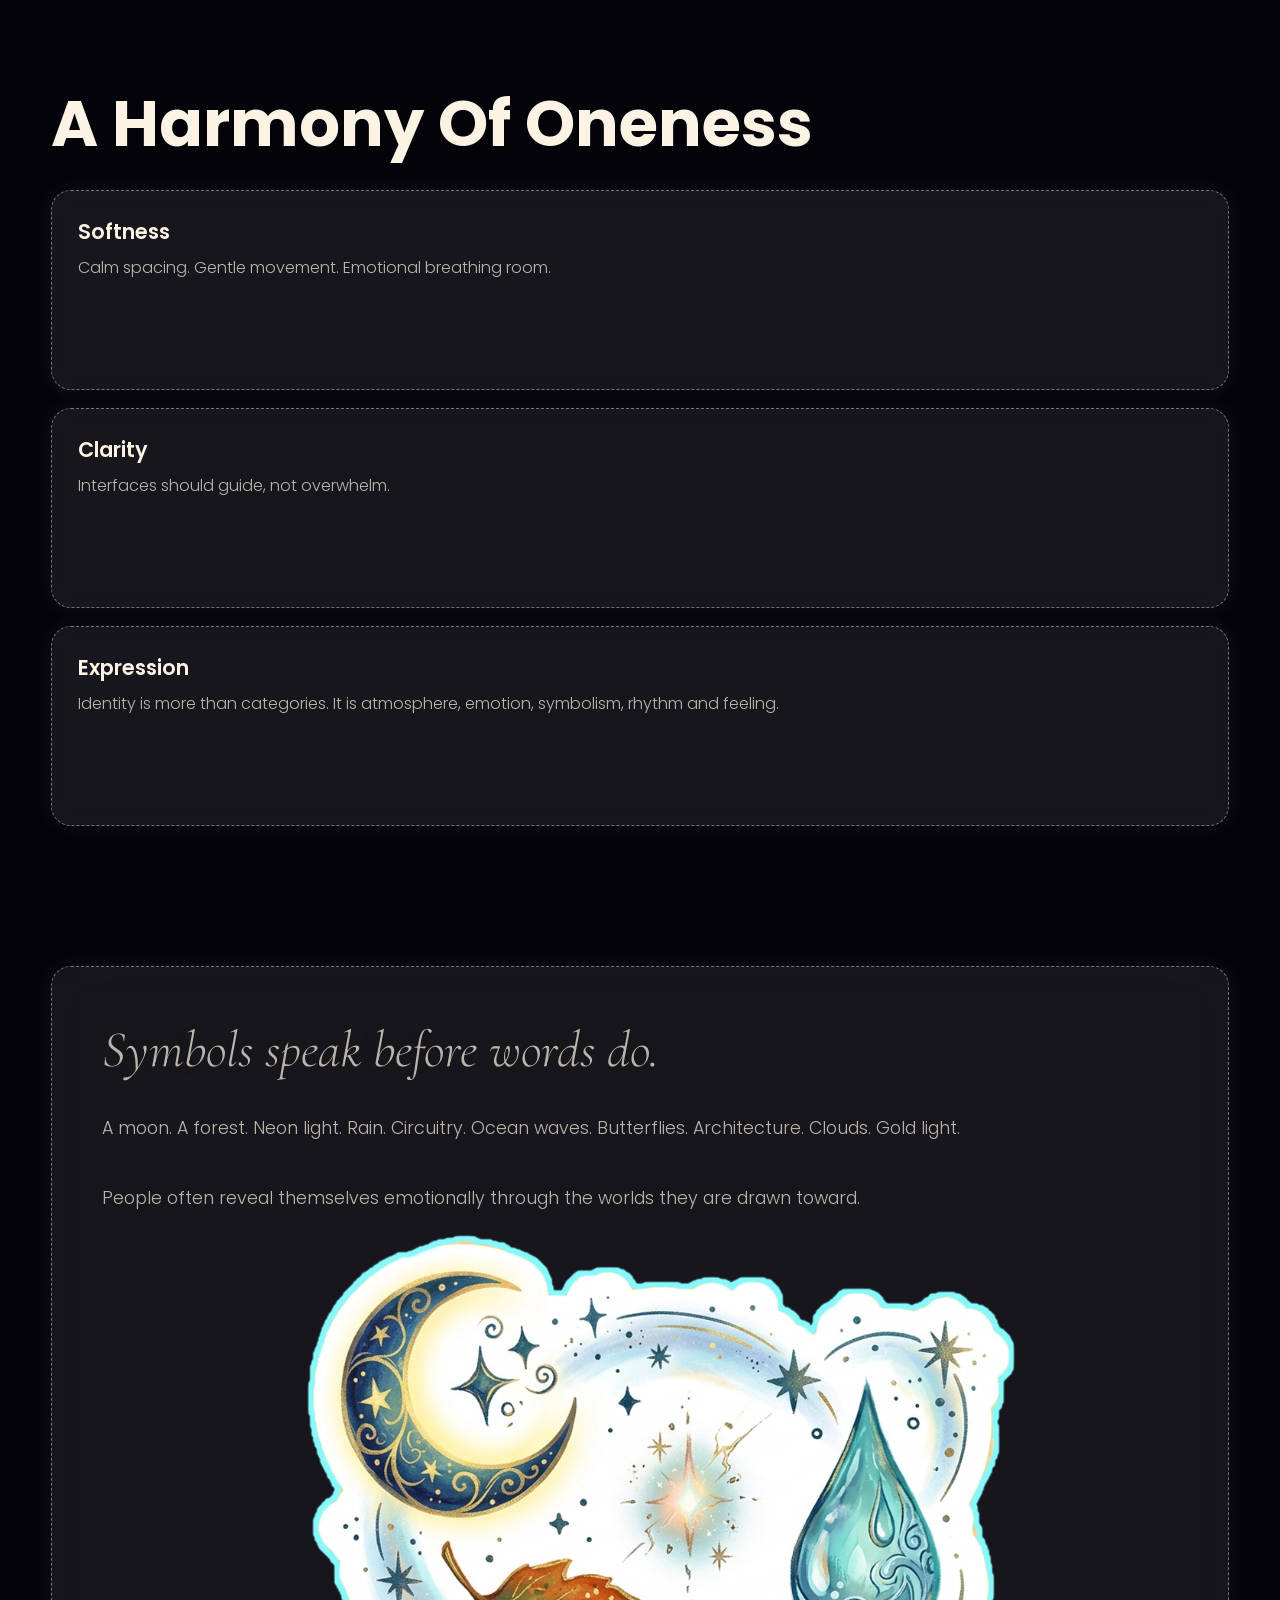
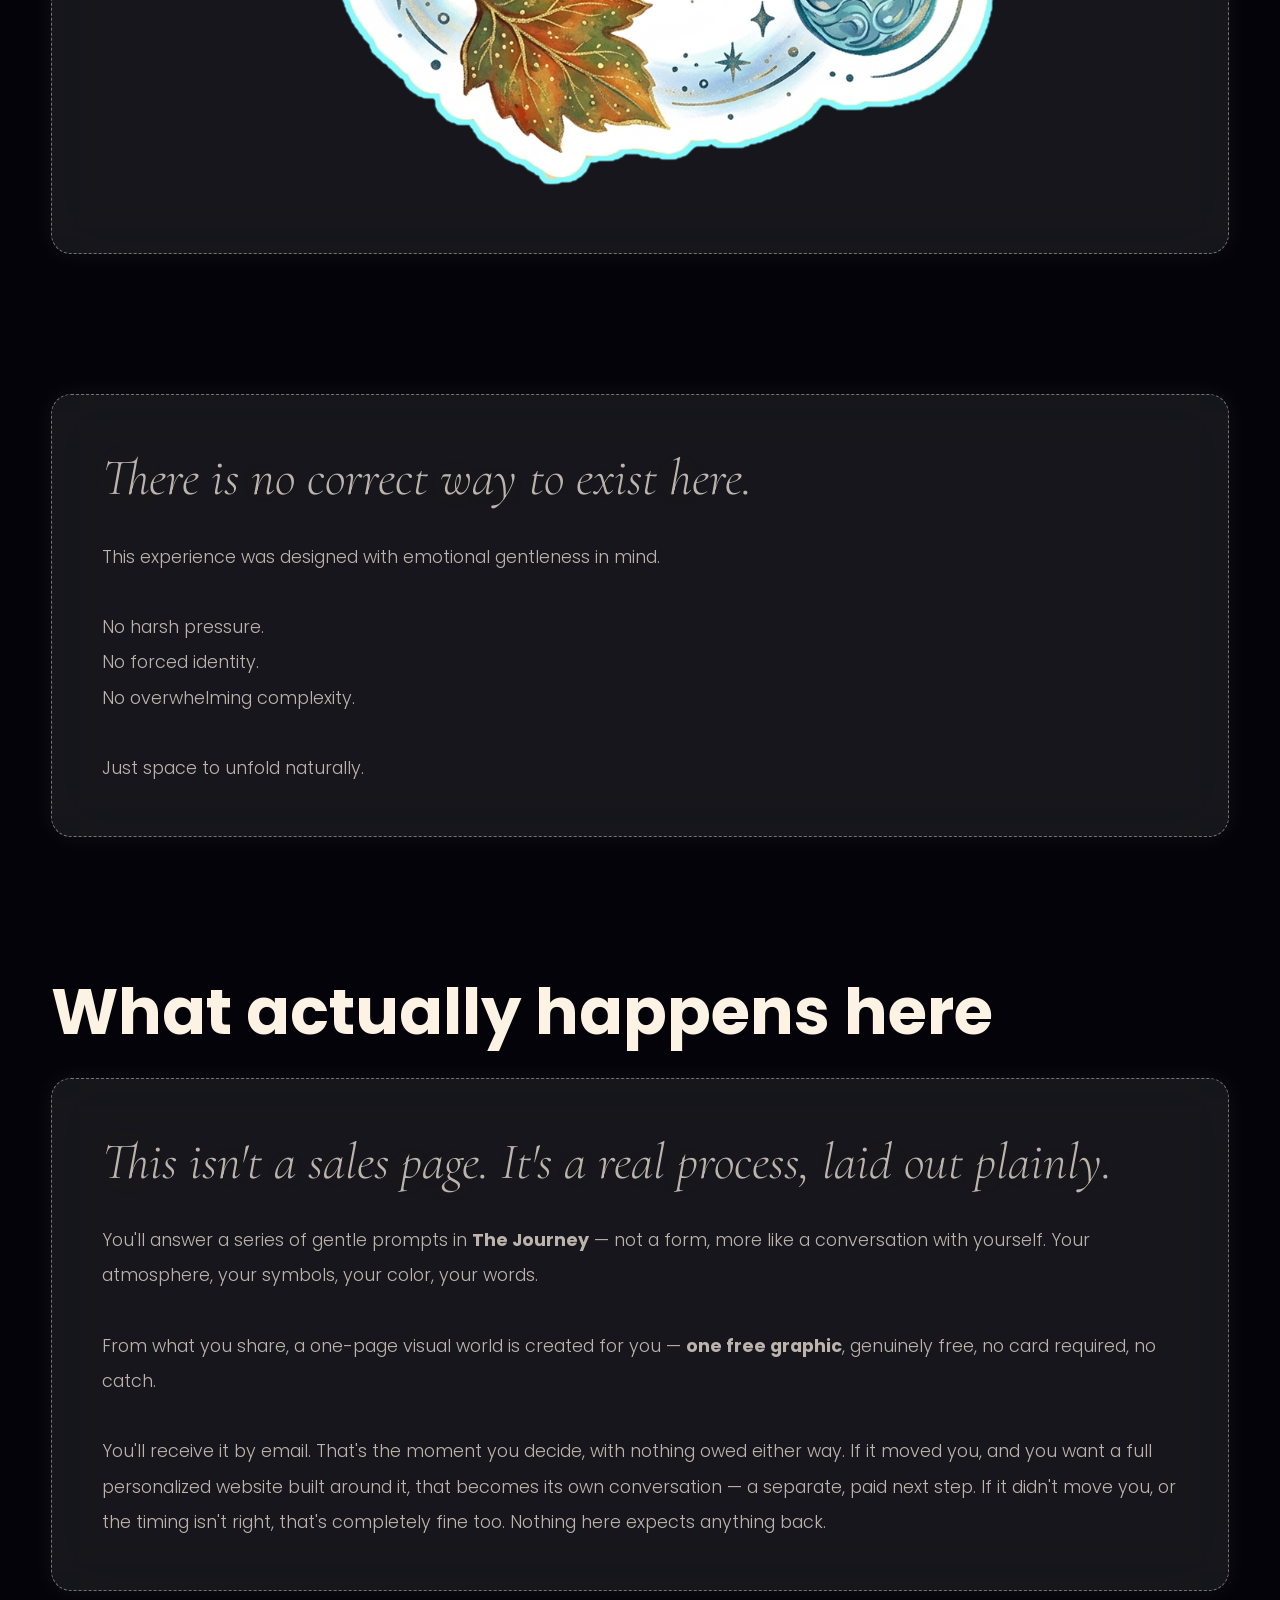
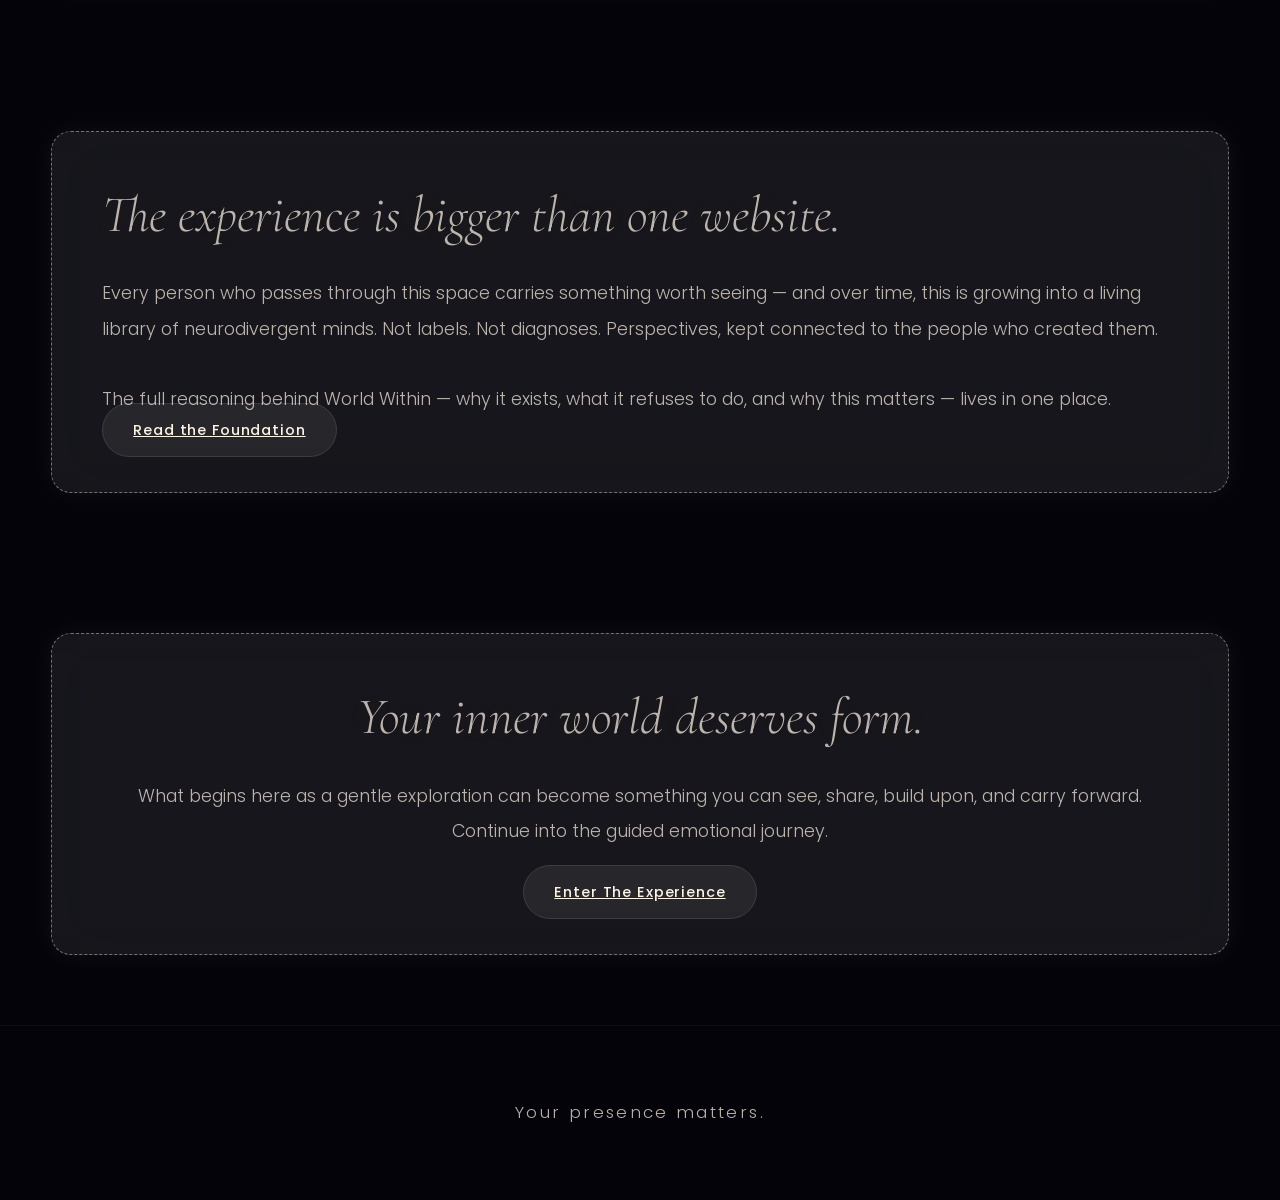
==== commit eb25dc36: "Update about.html" ====
--- a/about.html
+++ b/about.html
@@ -318,7 +318,7 @@
           one place.
         </p>
 
-        <a href="assets/documents/world-within-foundation.pdf"
+        <a href="ahttps://drive.google.com/file/d/1LDMud1Vcqt6EDF3uYCUCGWX-5kASmnnp/view?usp=drivesdk"
           target="_blank" rel="noopener"
           class="cta-button glow-pulse">
           Read the Foundation
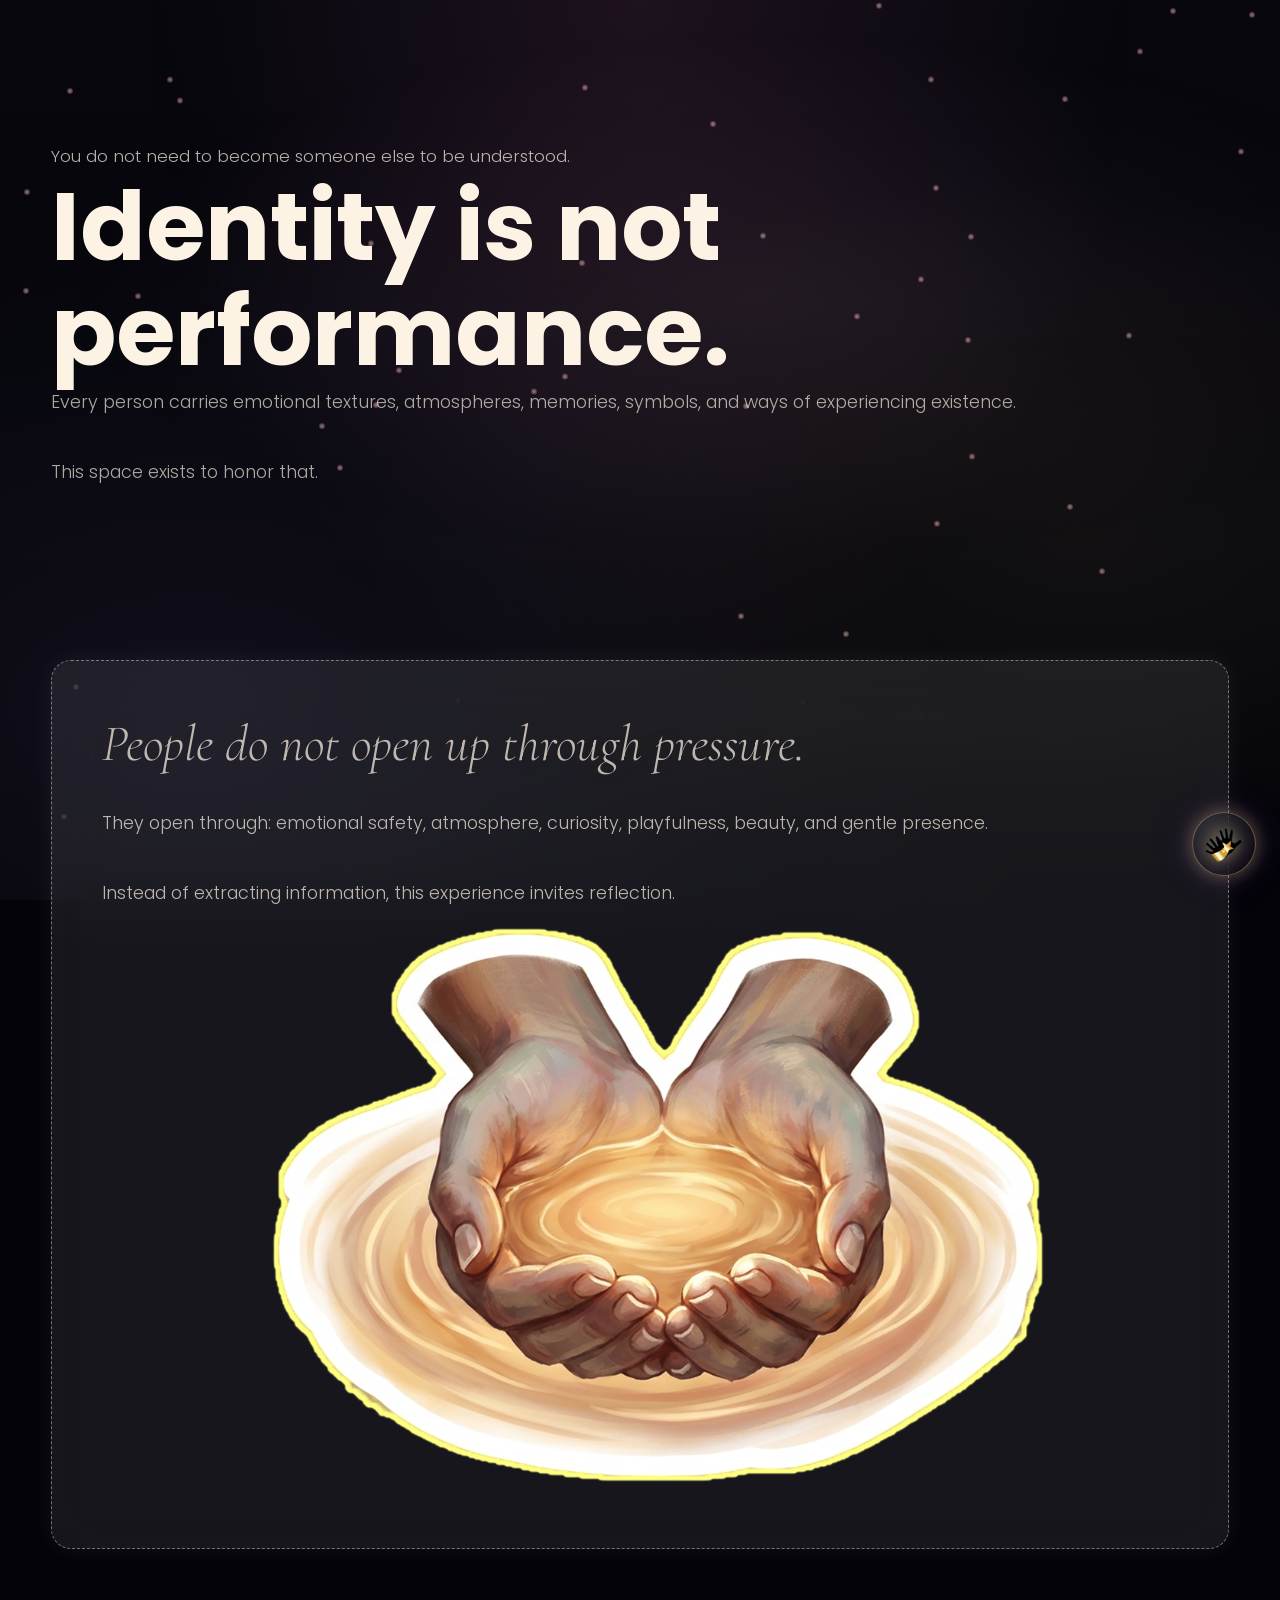
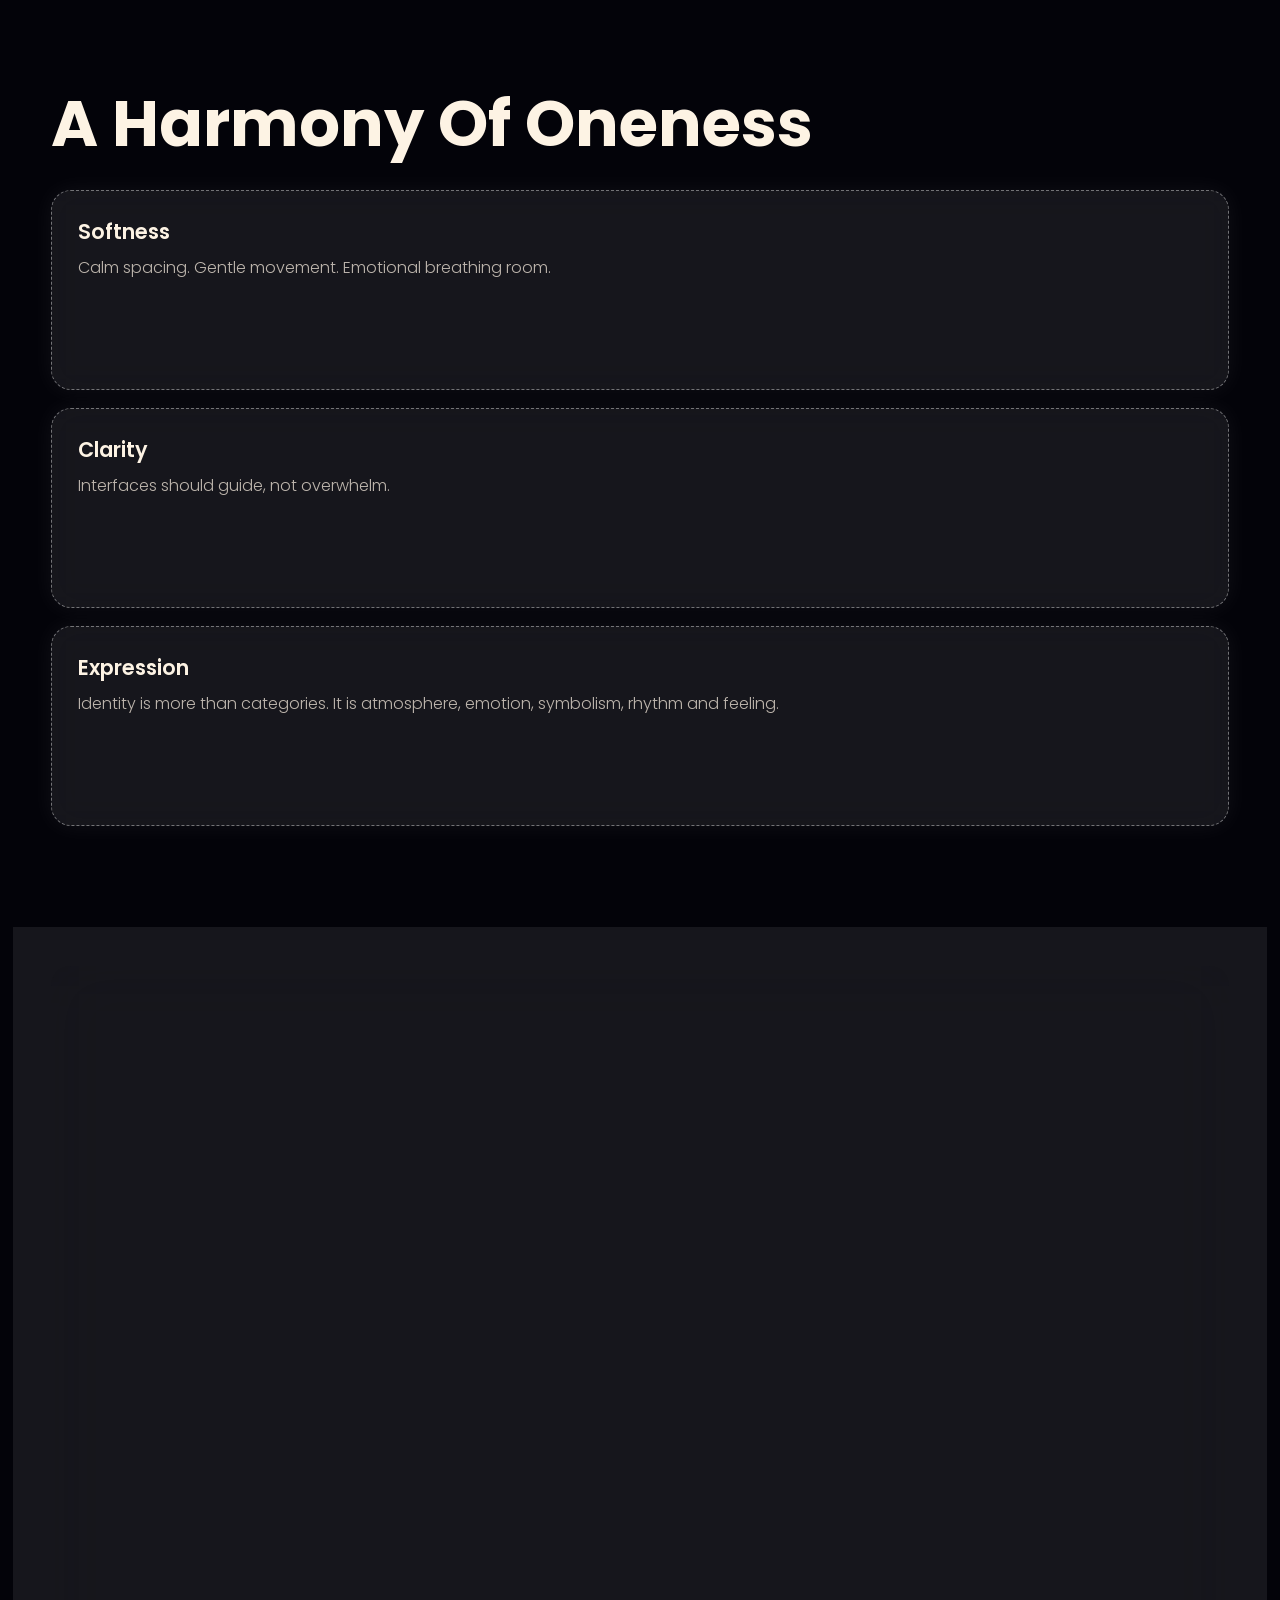
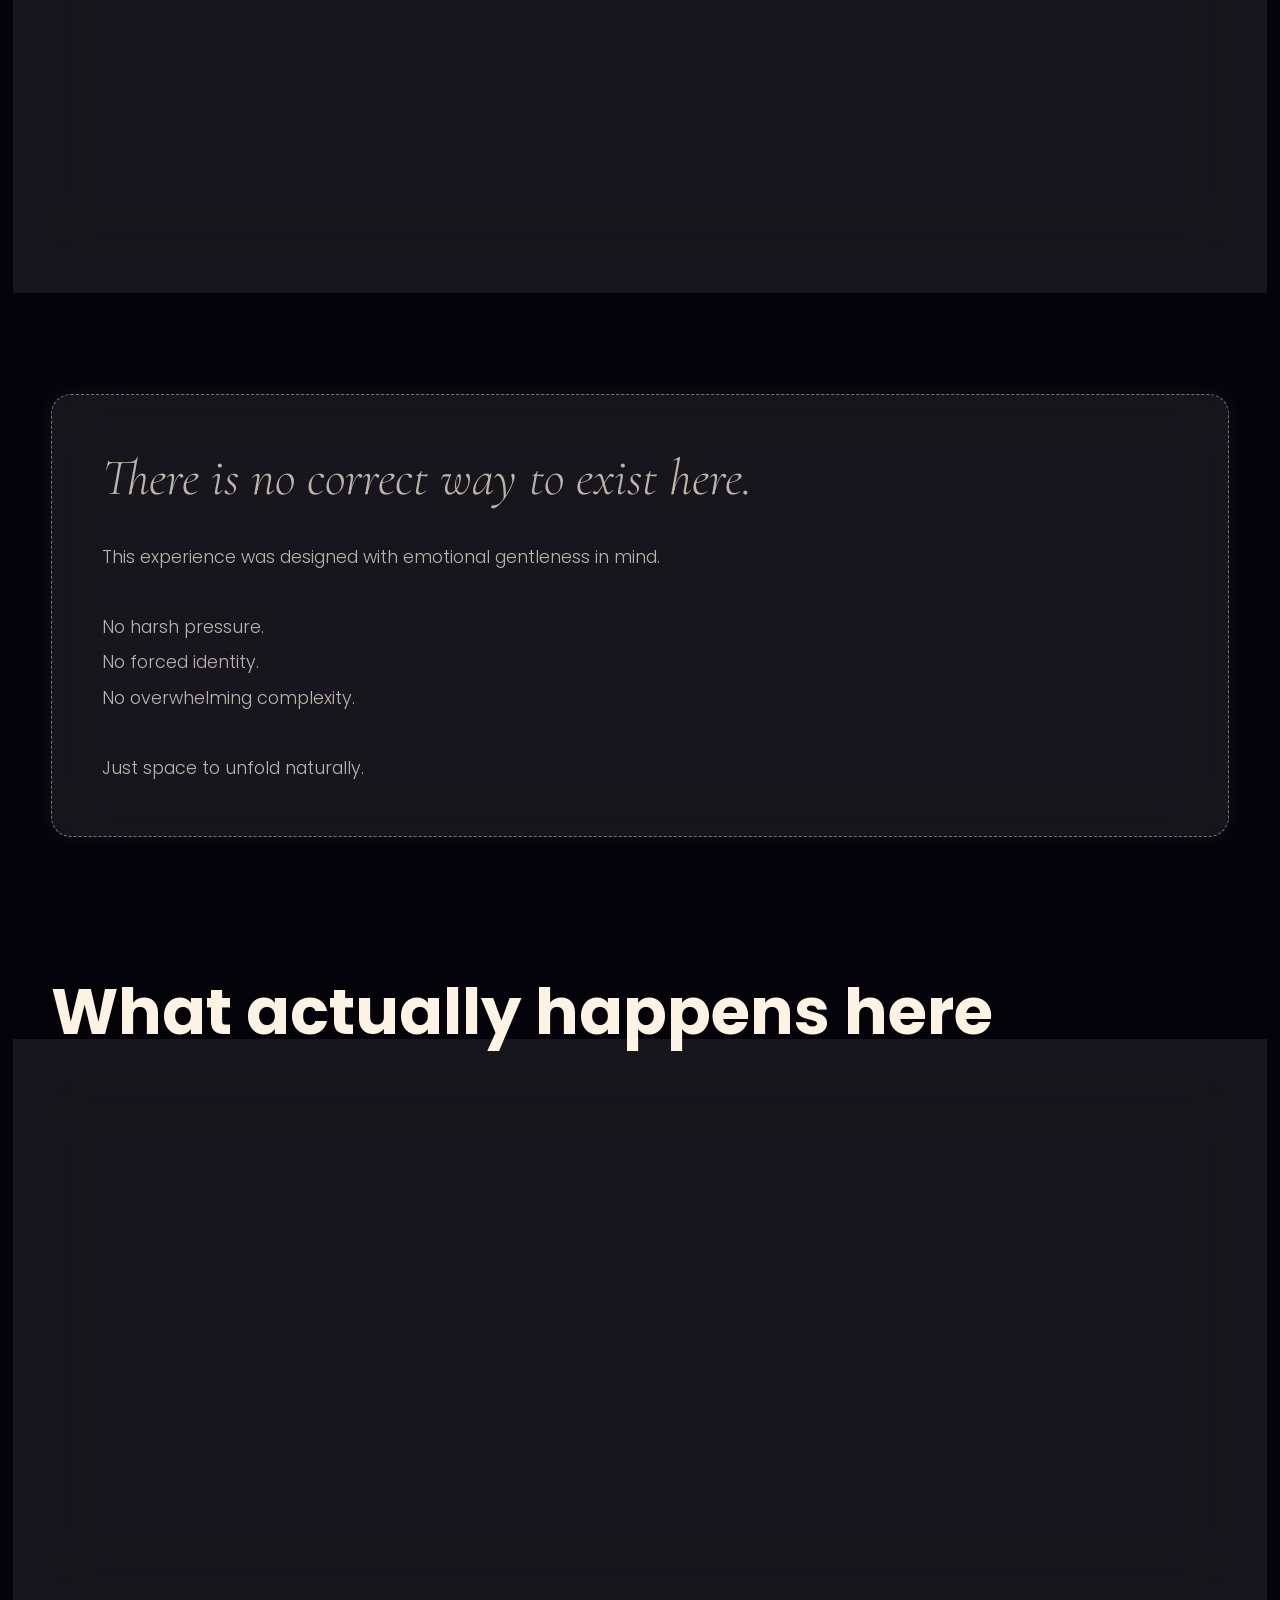
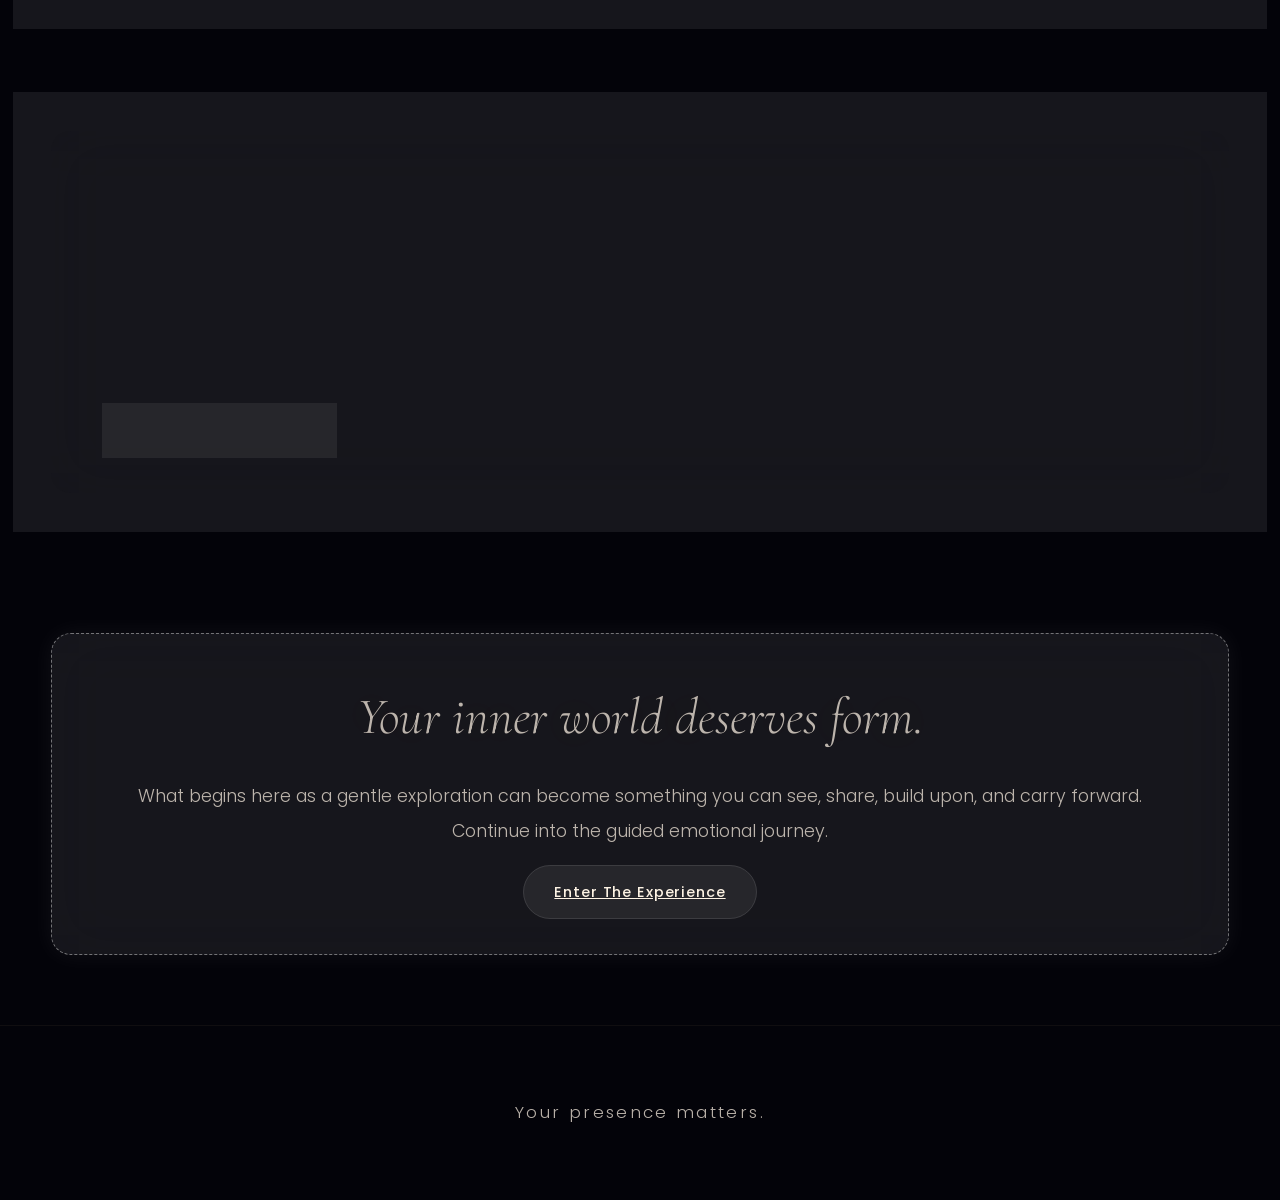
==== commit afc8bf5c: "Update about.html" ====
--- a/about.html
+++ b/about.html
@@ -318,7 +318,7 @@
           one place.
         </p>
 
-        <a href="ahttps://drive.google.com/file/d/1LDMud1Vcqt6EDF3uYCUCGWX-5kASmnnp/view?usp=drivesdk"
+        <a href="https://drive.google.com/file/d/1LDMud1Vcqt6EDF3uYCUCGWX-5kASmnnp/view?usp=drivesdk"
           target="_blank" rel="noopener"
           class="cta-button glow-pulse">
           Read the Foundation
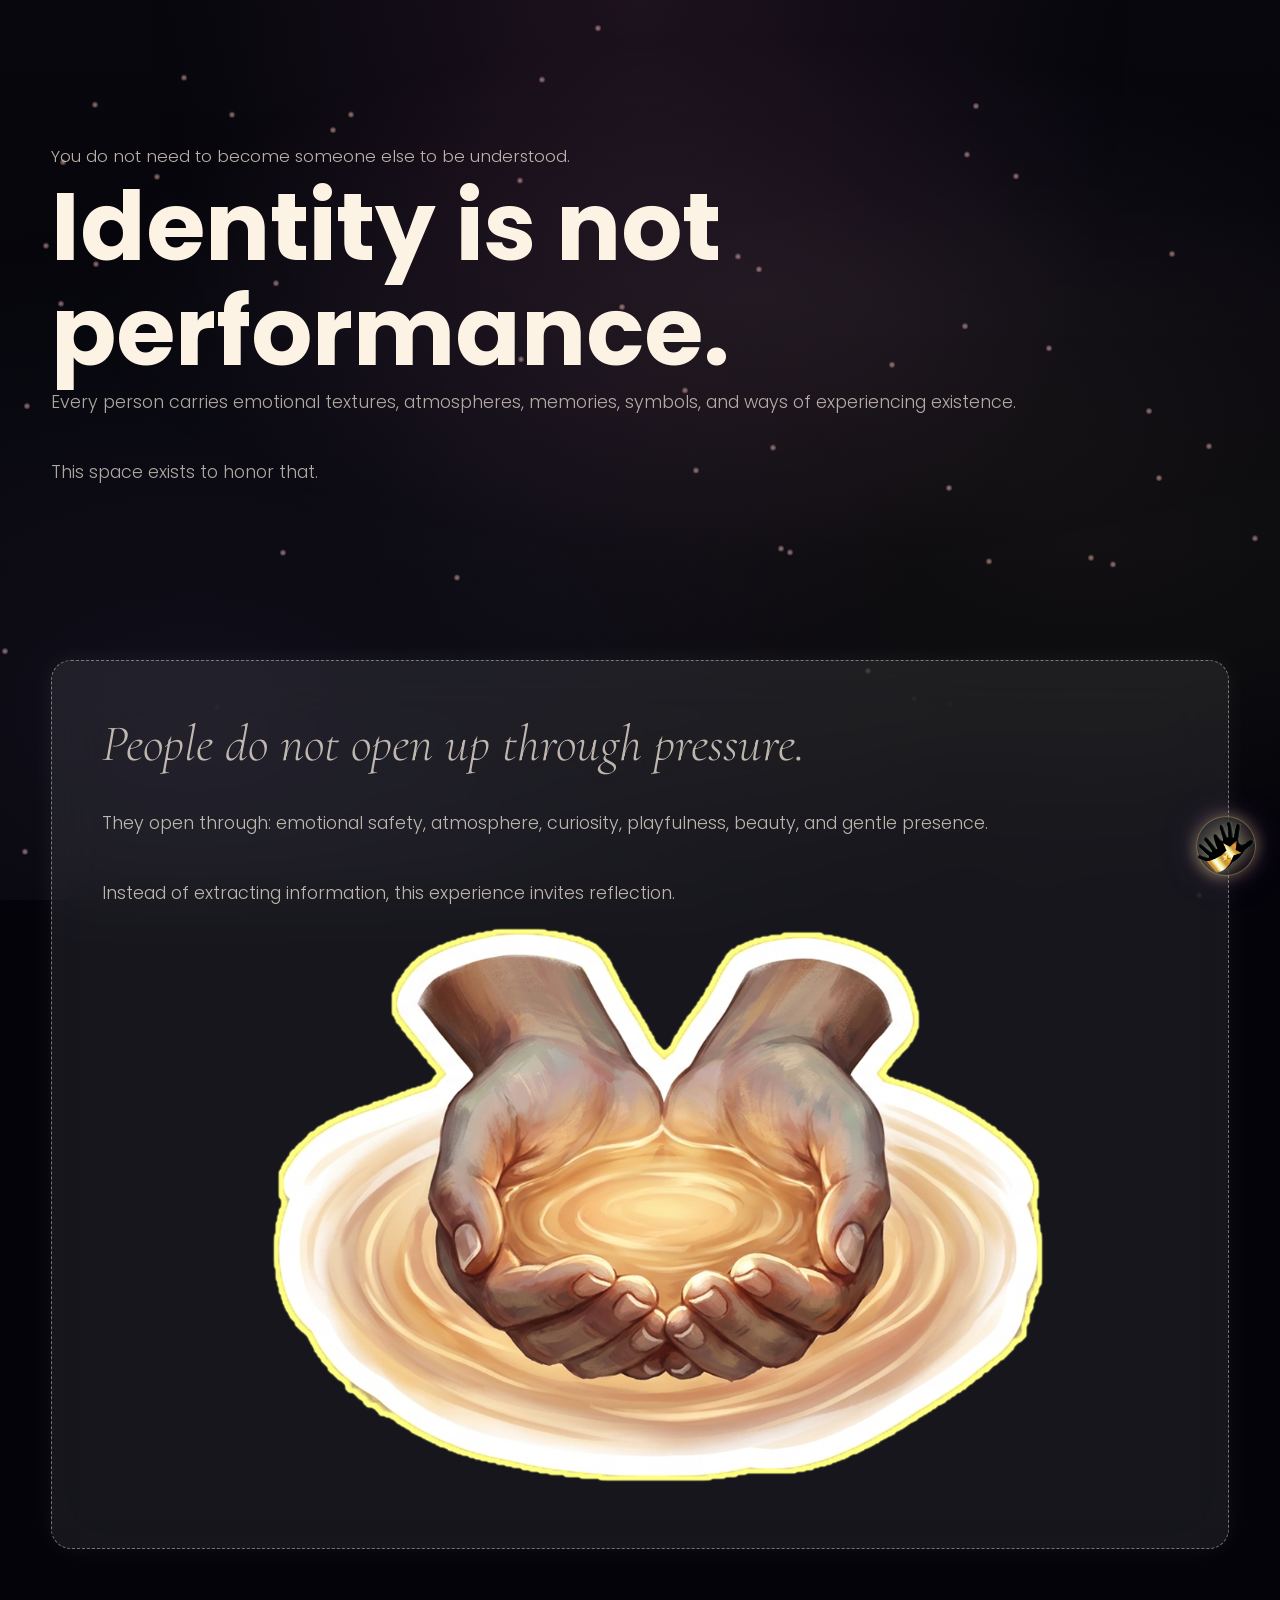
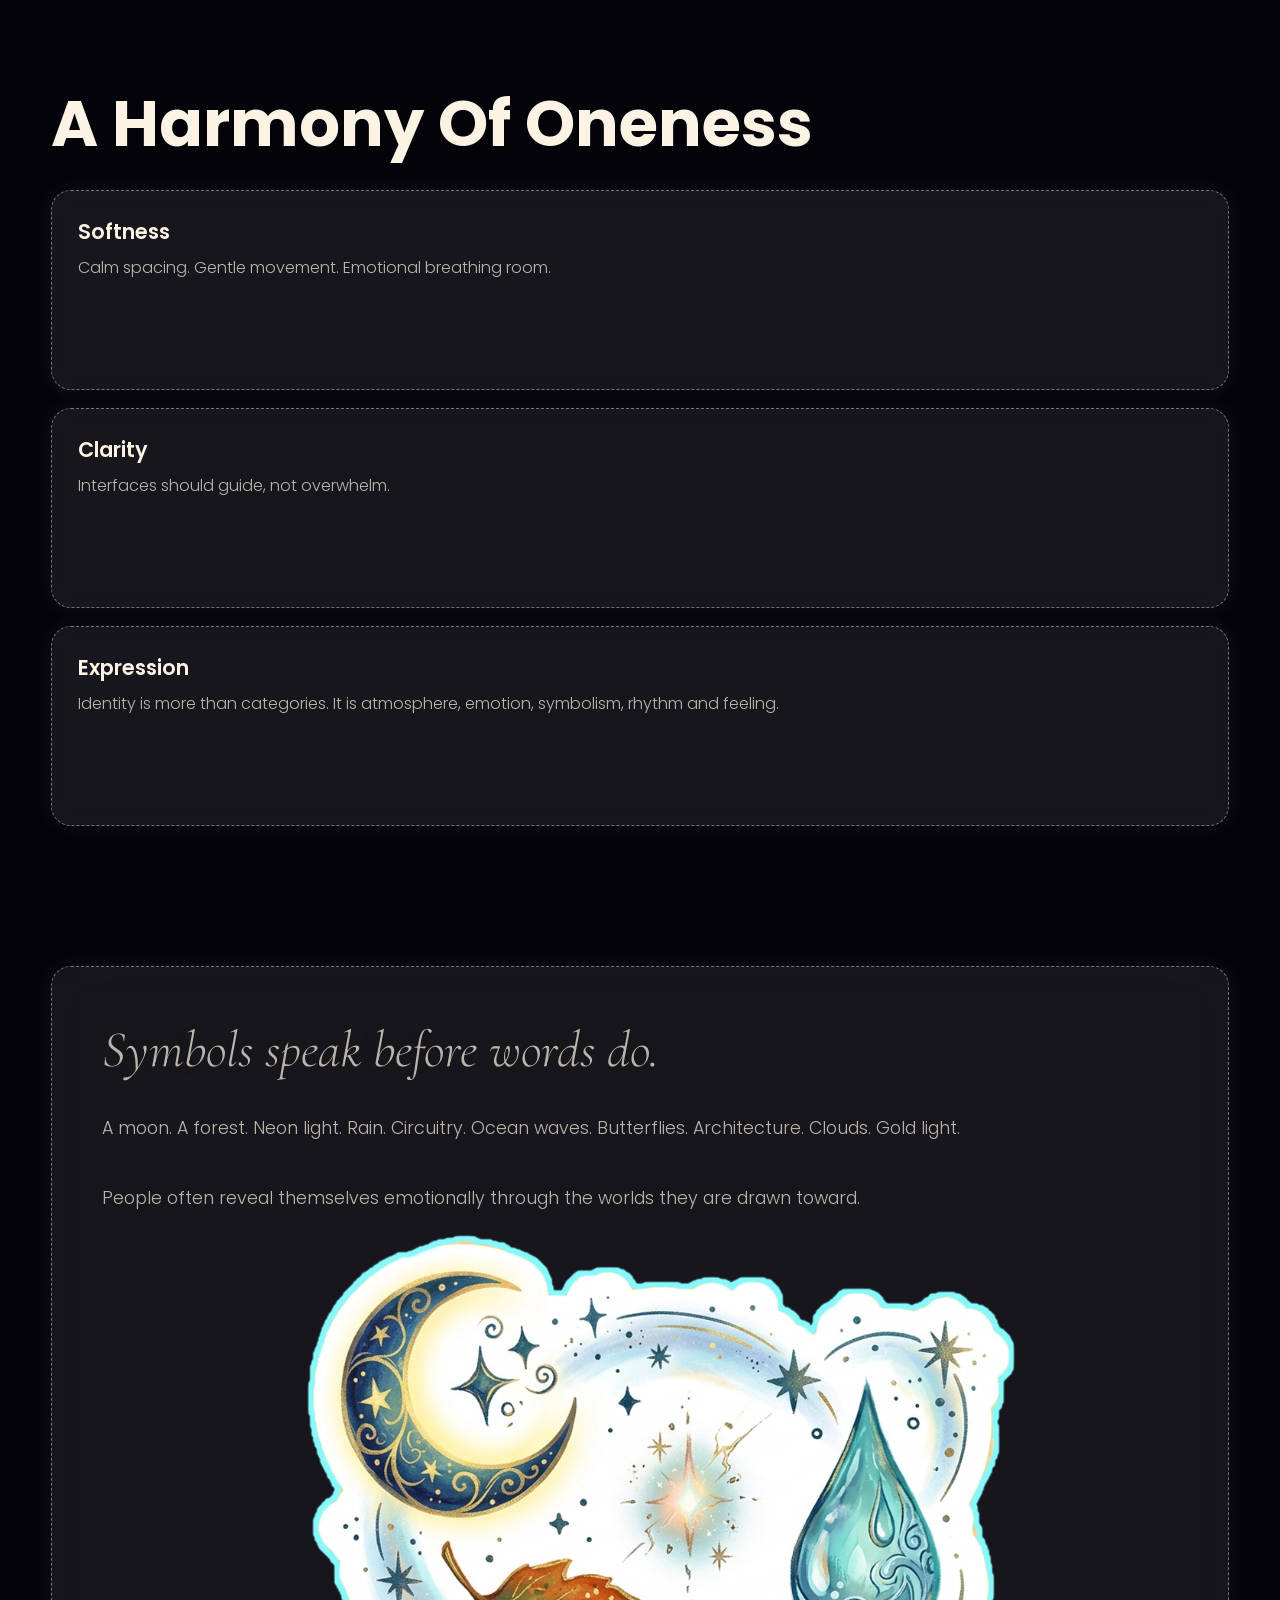
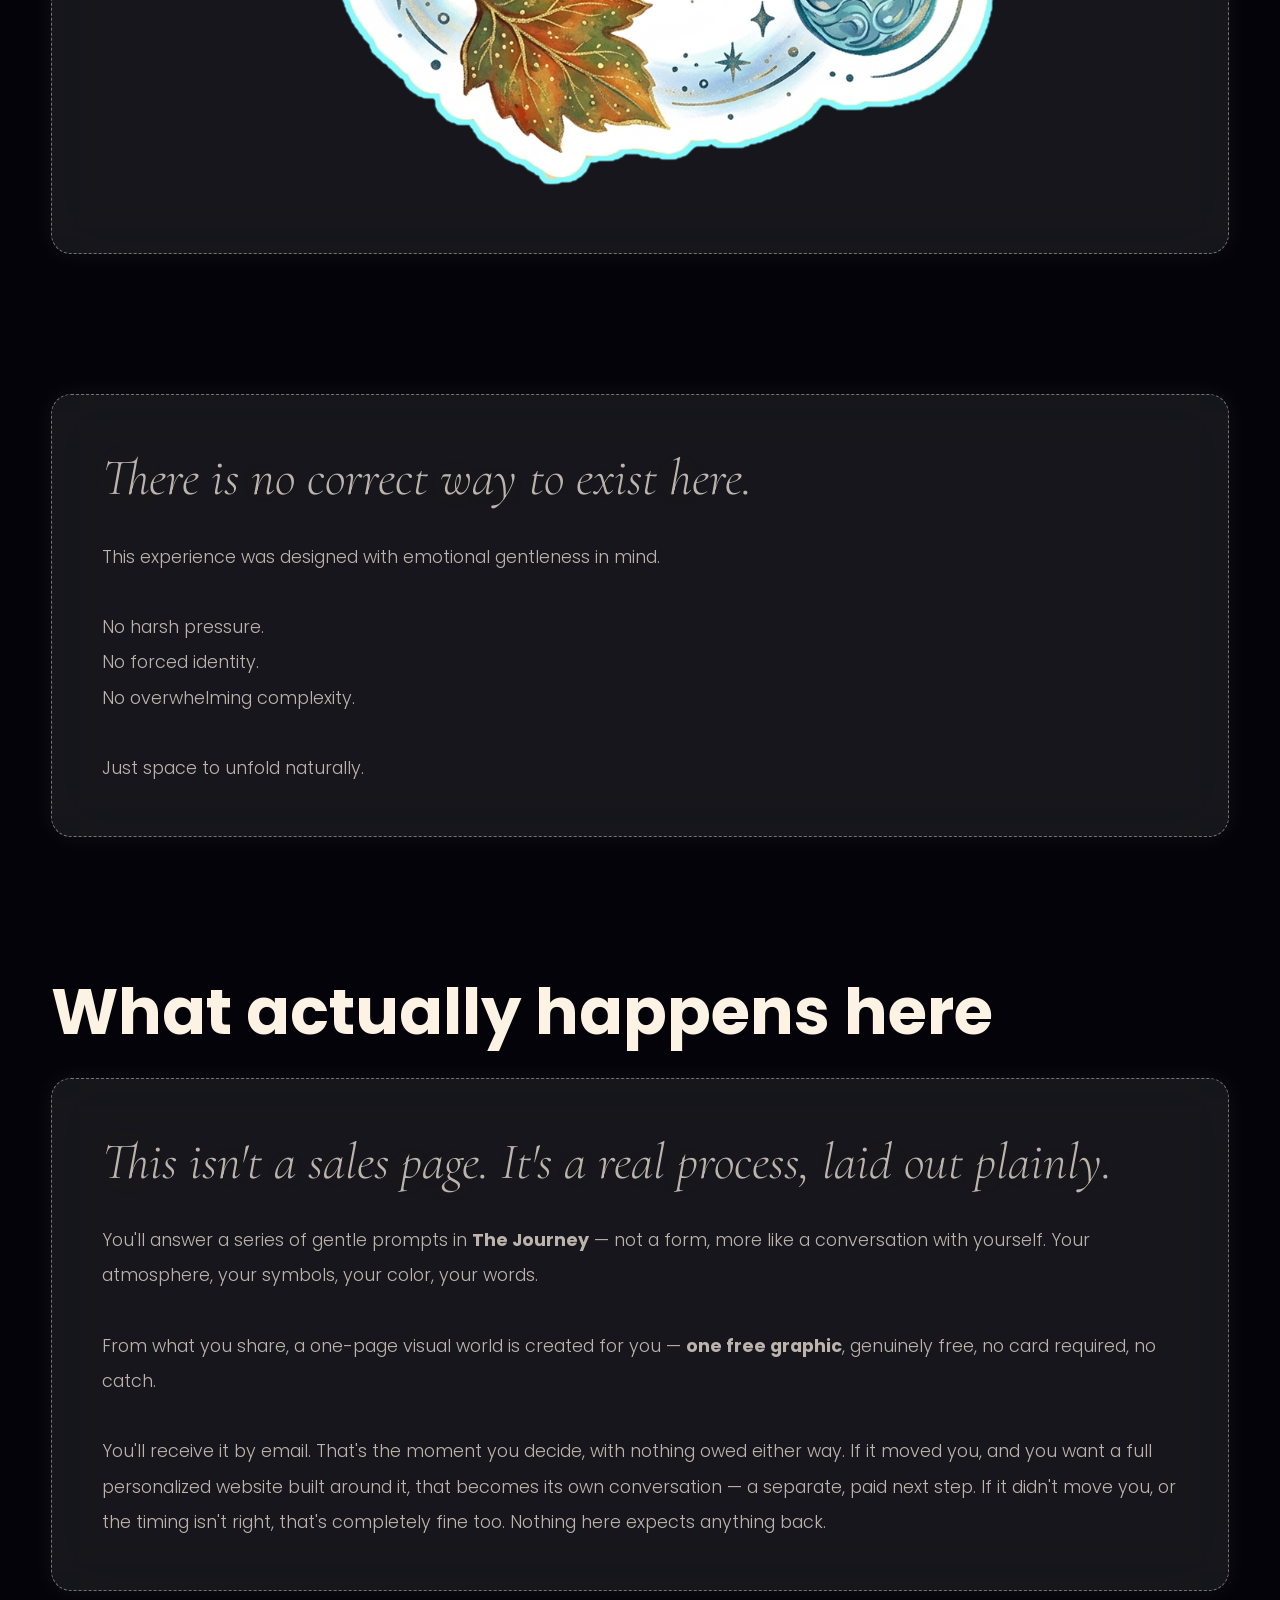
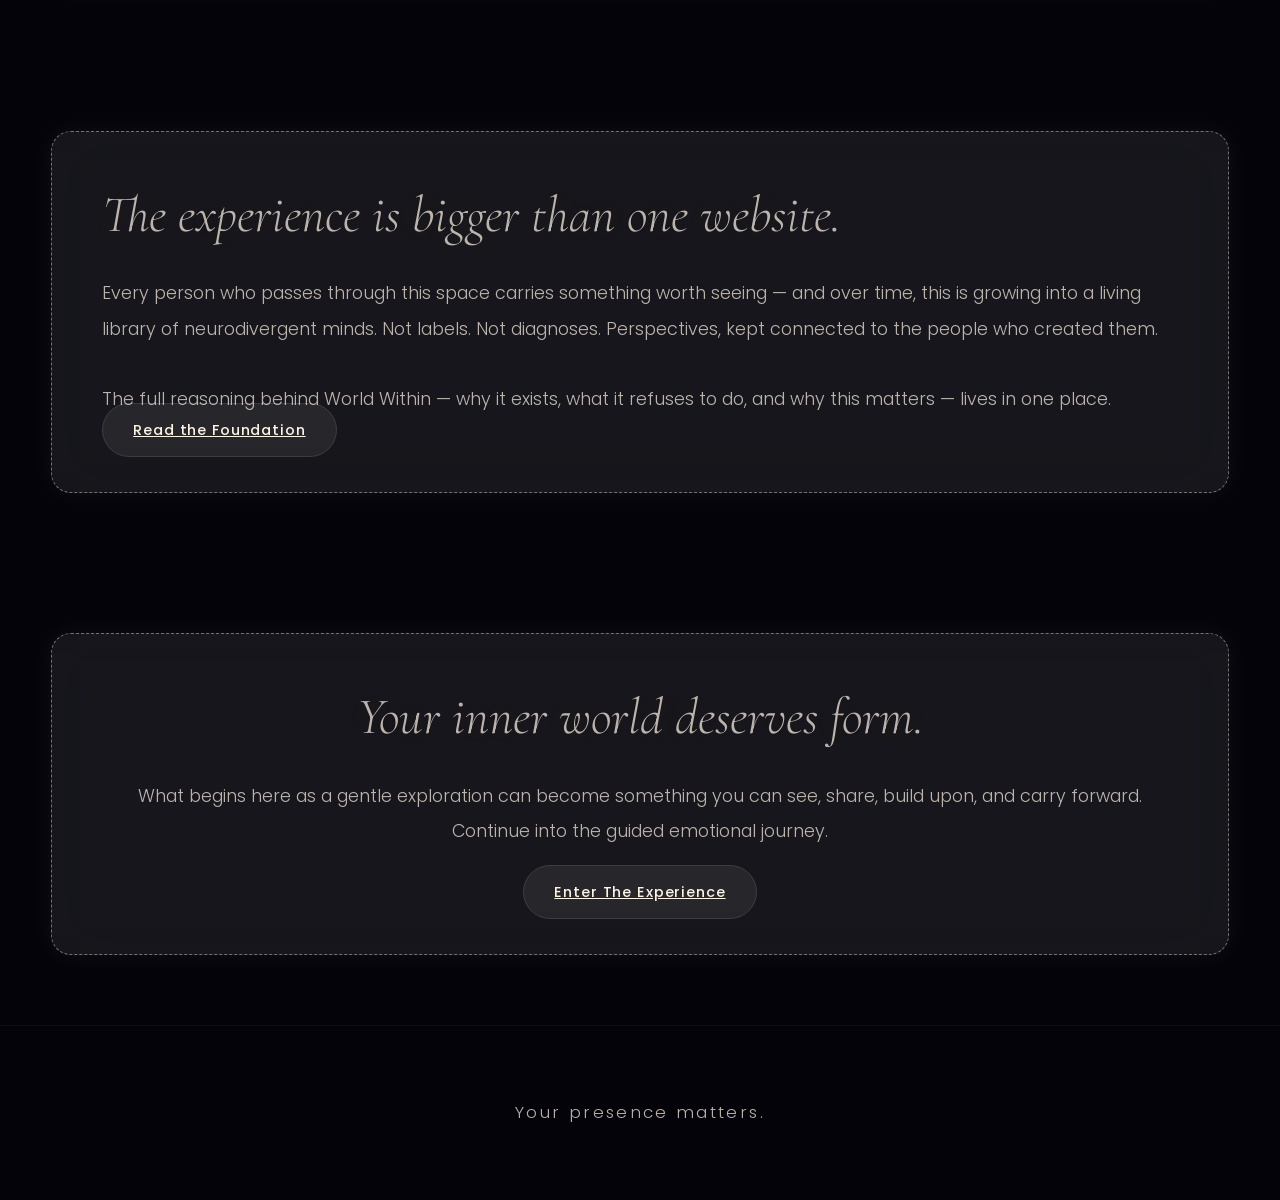
==== commit 94aa6f05: "Update about.html" ====
--- a/about.html
+++ b/about.html
@@ -393,8 +393,11 @@
 
 <!-- ===== FLOATING DOOR NAV ===== -->
 <div id="world-door-nav">
-  <button id="world-door-toggle" aria-label="Open navigation" aria-expanded="false">
-    <img src="assets/images/123_045549.png" alt="" class="world-door-icon">
+  
+      <button id="world-door-toggle" aria-label="Open navigation" aria-expanded="false"
+        style="width: 59px; height: 60px; min-width: 60px; min-height: 60px;">
+  <img src="assets/images/123_045549.png" alt="" class="world-door-icon"
+       style="width: 100%; height: 100%;">
   </button>
 
   <nav id="world-door-panel" aria-hidden="true">
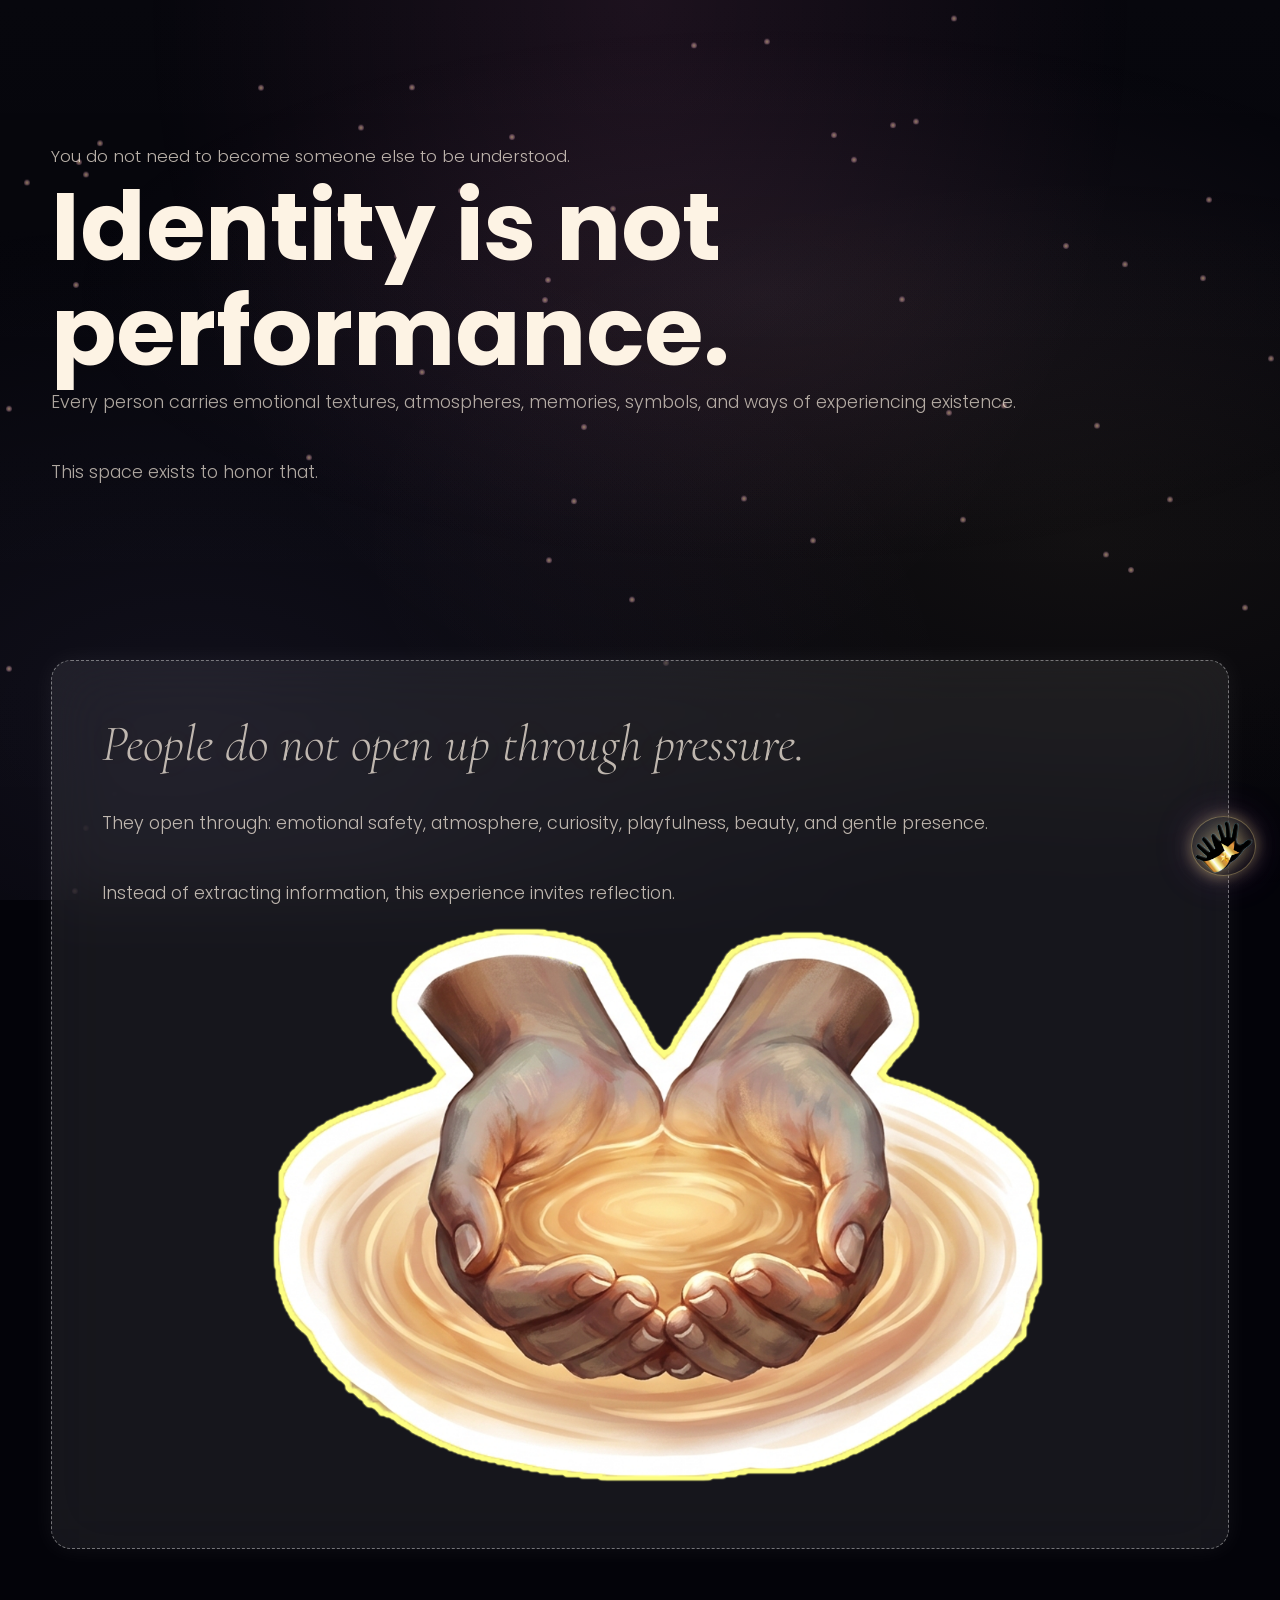
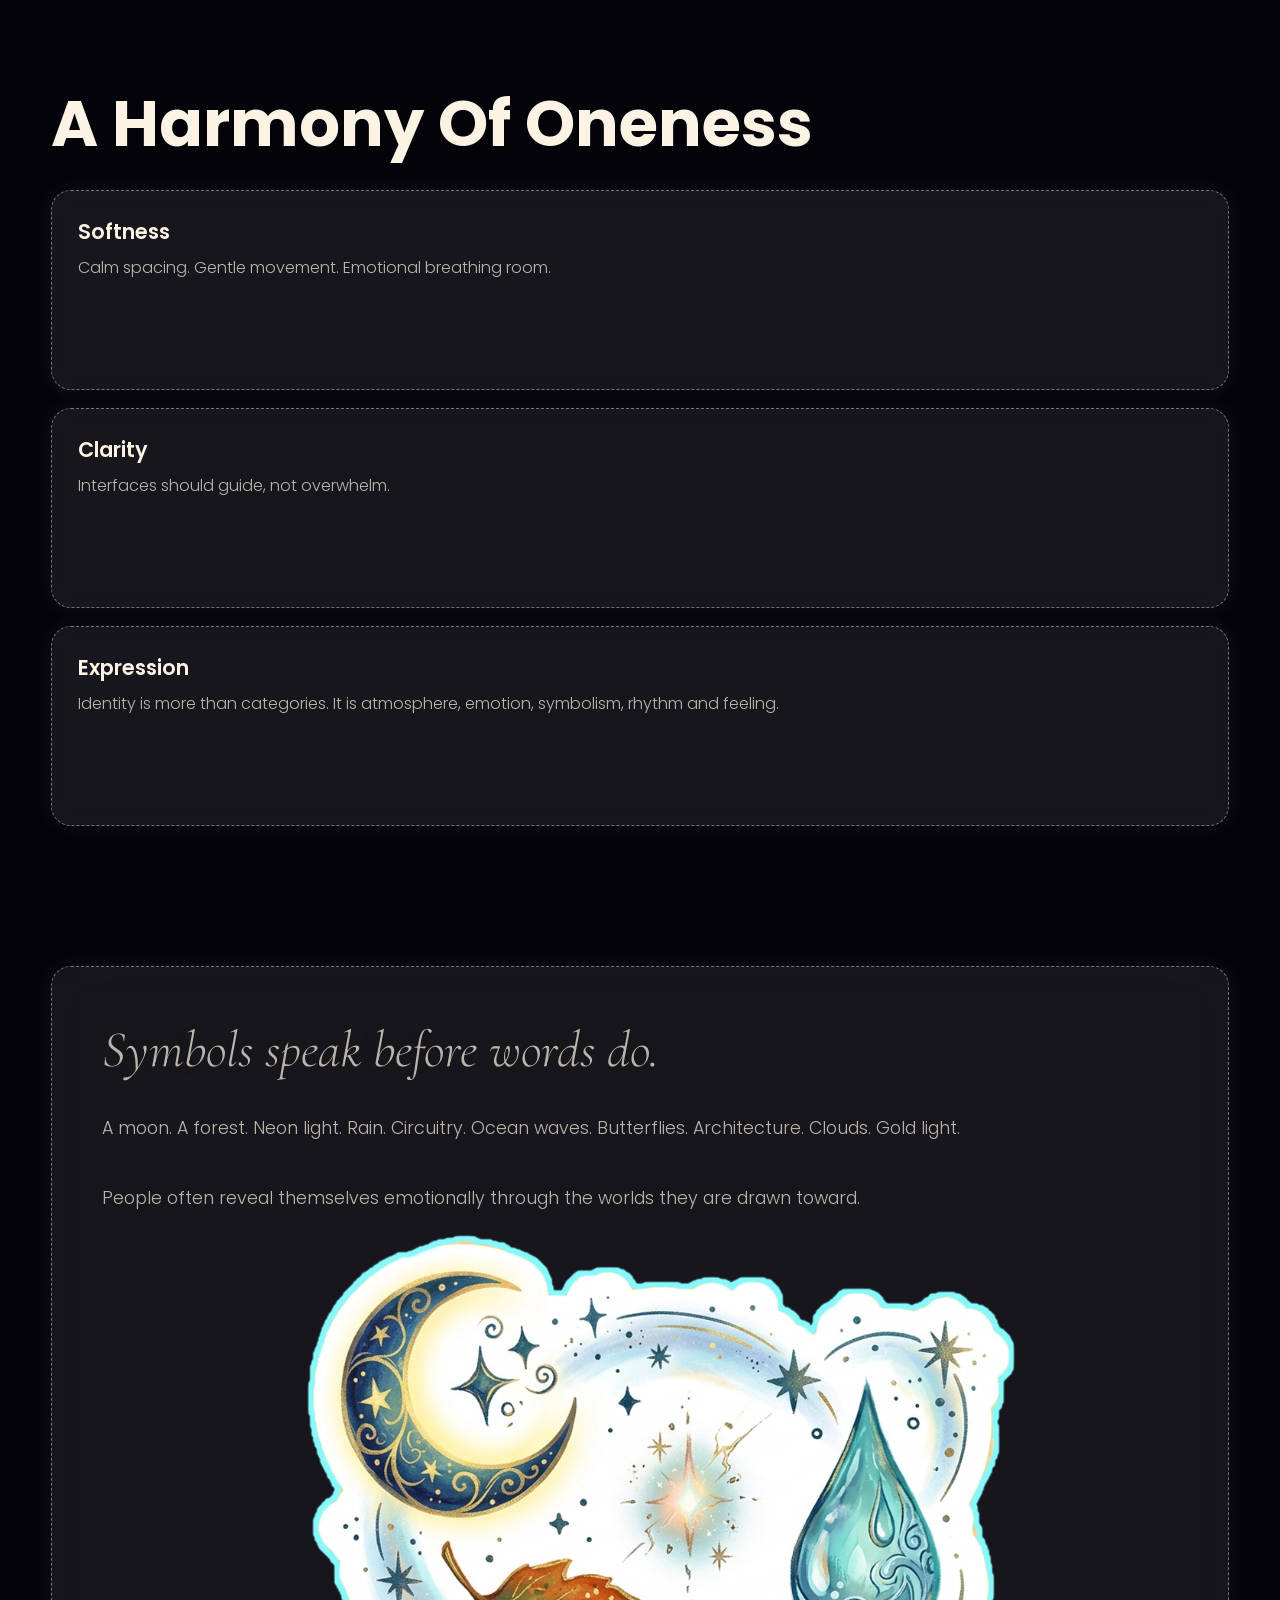
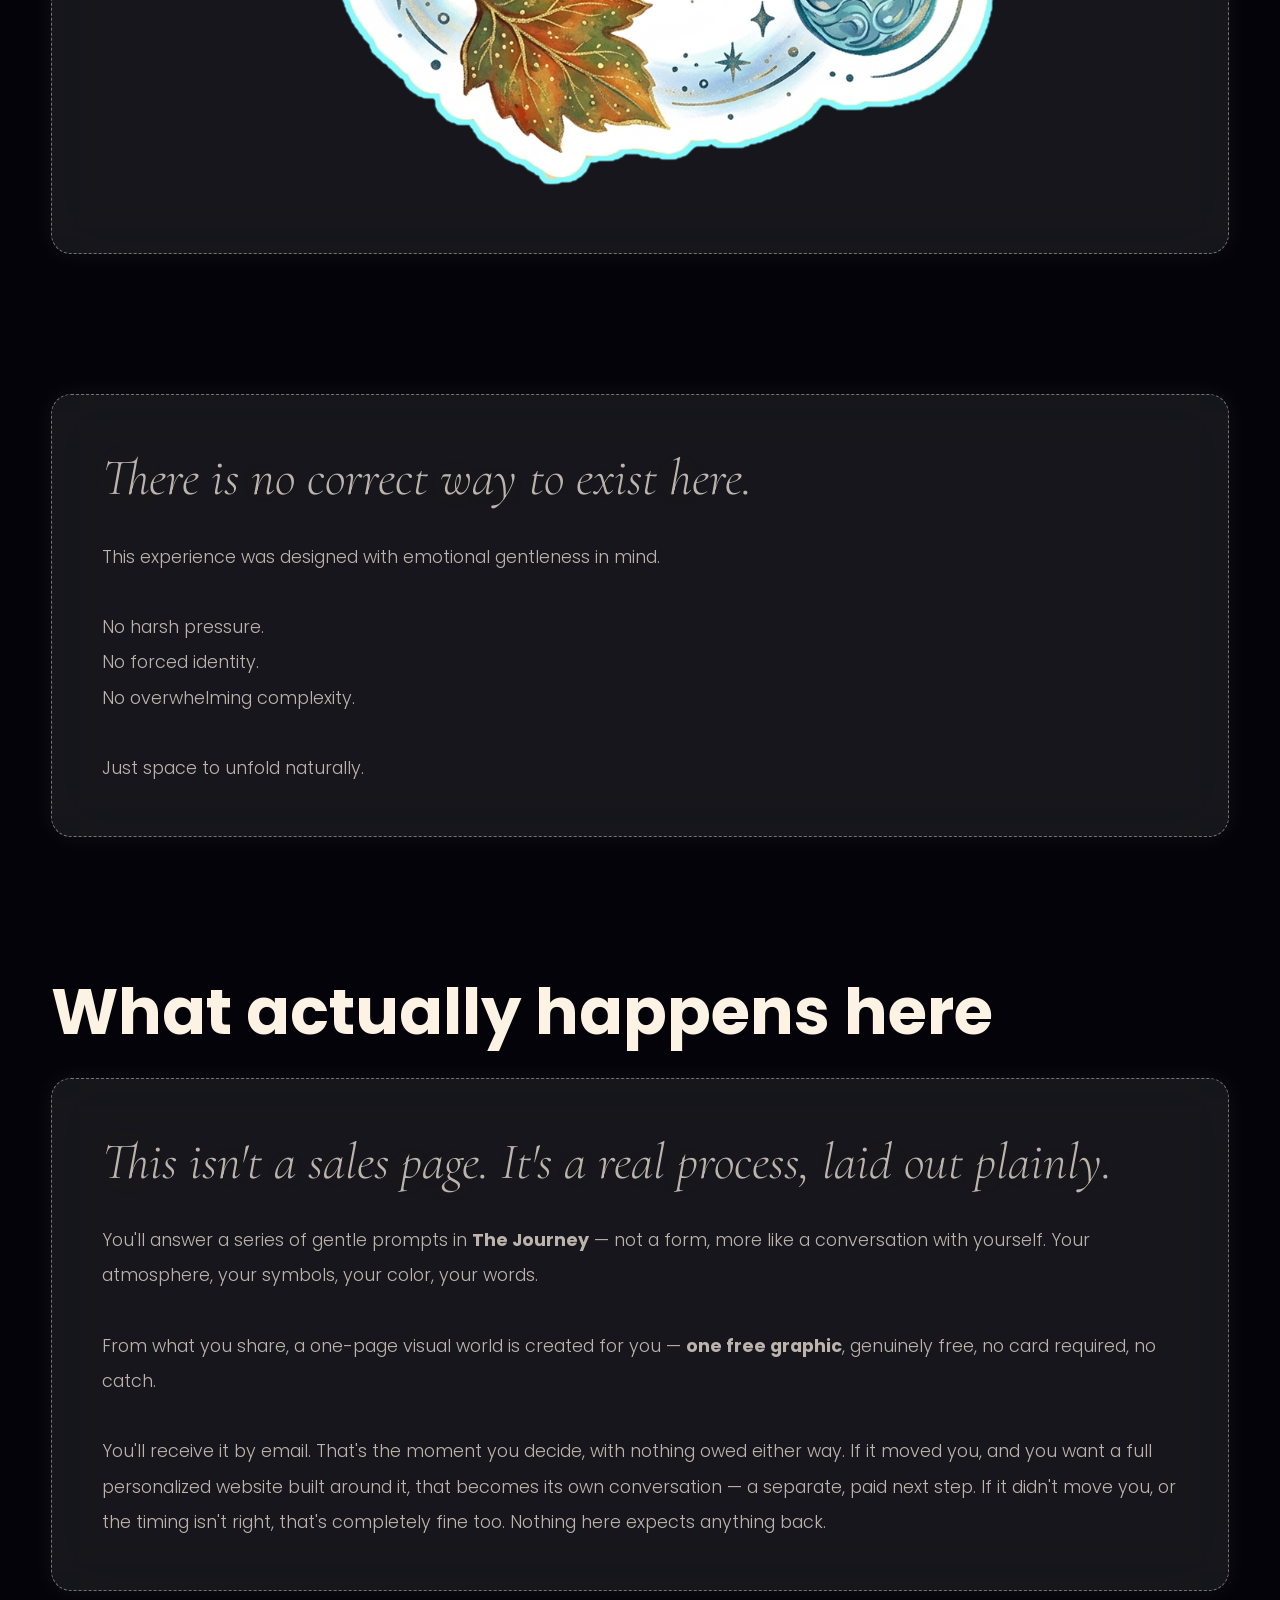
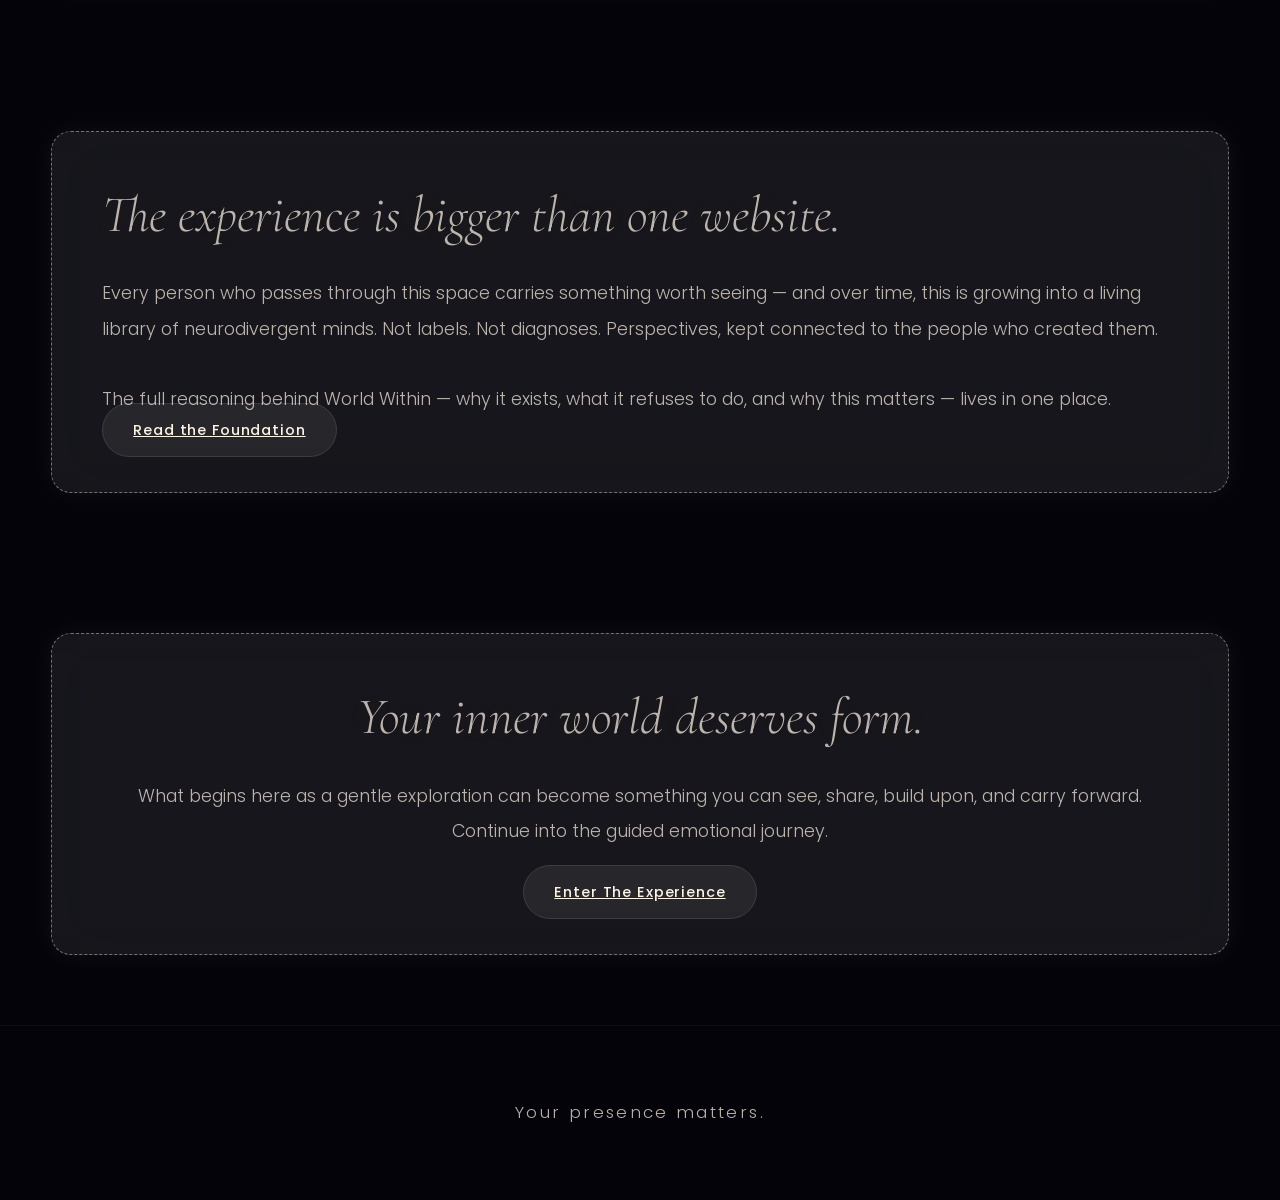
==== commit 1ca8d99a: "Update about.html" ====
--- a/about.html
+++ b/about.html
@@ -395,7 +395,7 @@
 <div id="world-door-nav">
   
       <button id="world-door-toggle" aria-label="Open navigation" aria-expanded="false"
-        style="width: 59px; height: 60px; min-width: 60px; min-height: 60px;">
+        style="width: 65px; height: 60px; min-width: 60px; min-height: 60px;">
   <img src="assets/images/123_045549.png" alt="" class="world-door-icon"
        style="width: 100%; height: 100%;">
   </button>
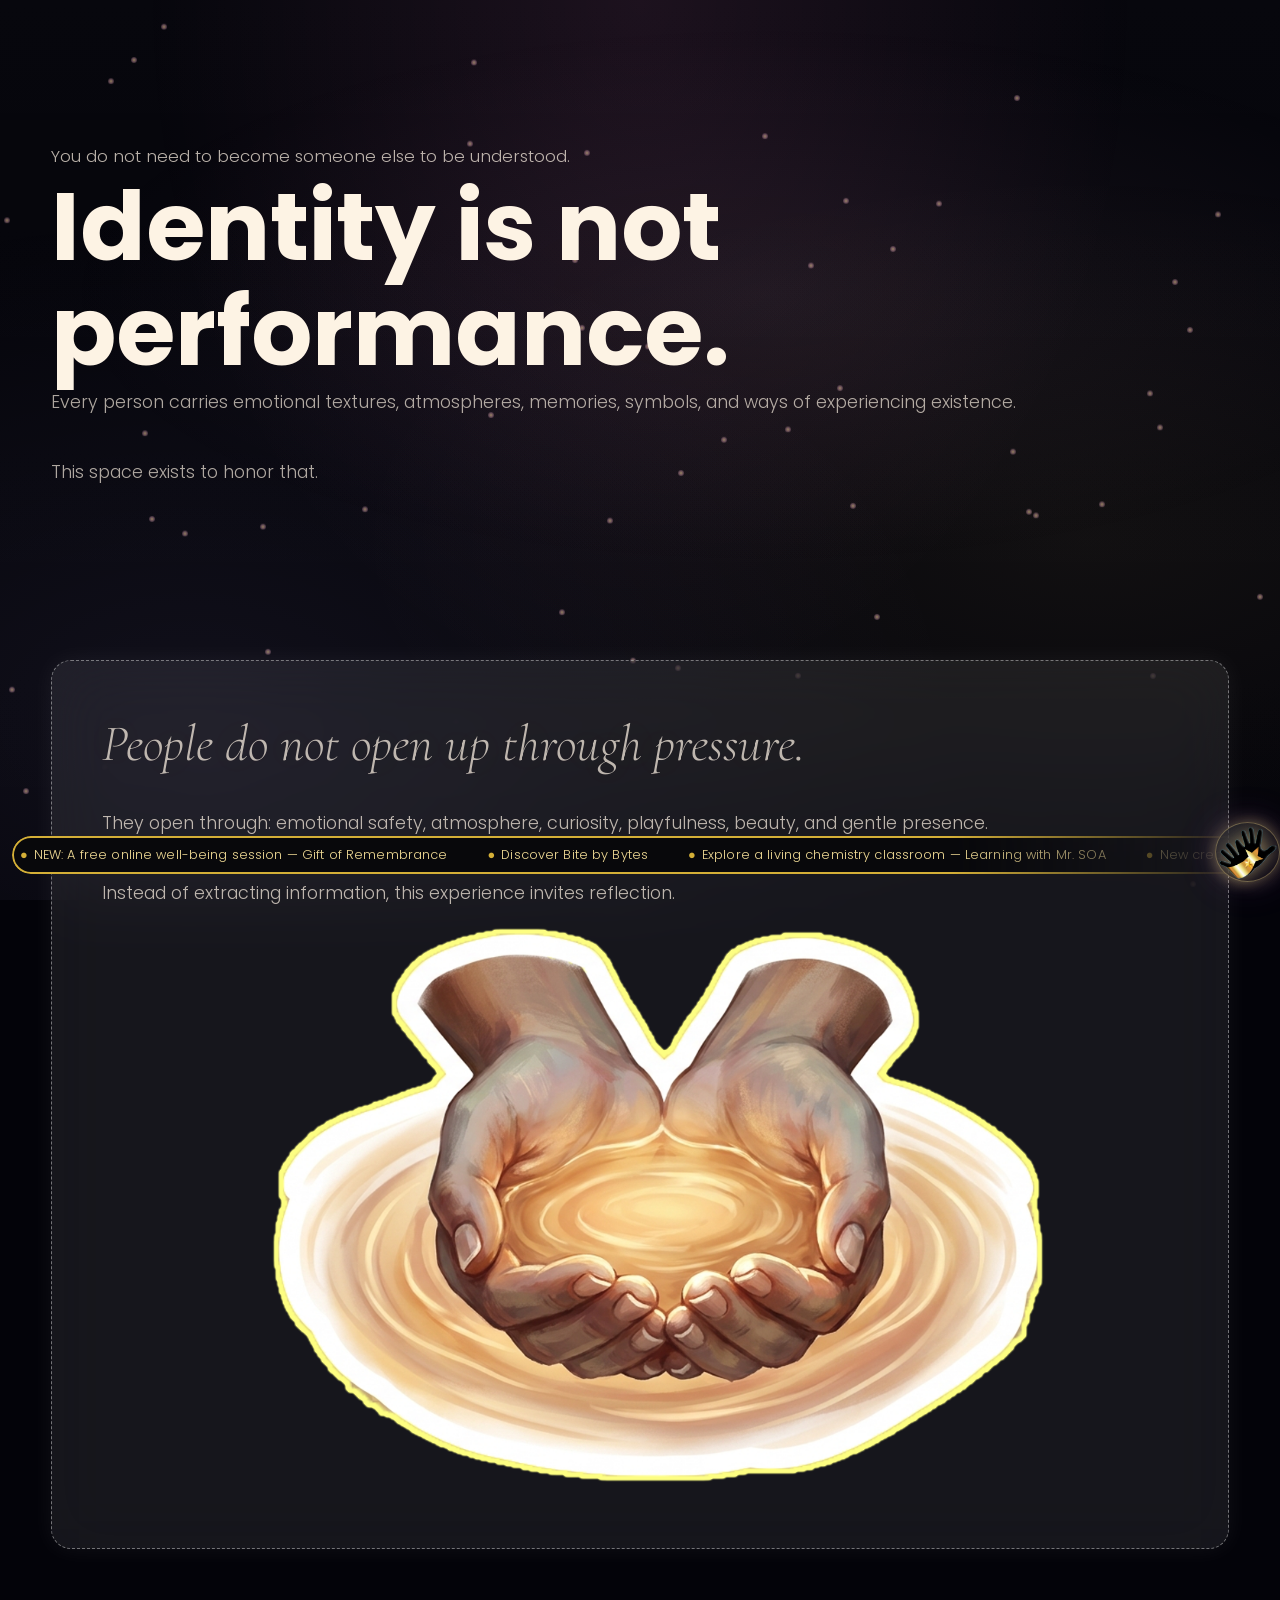
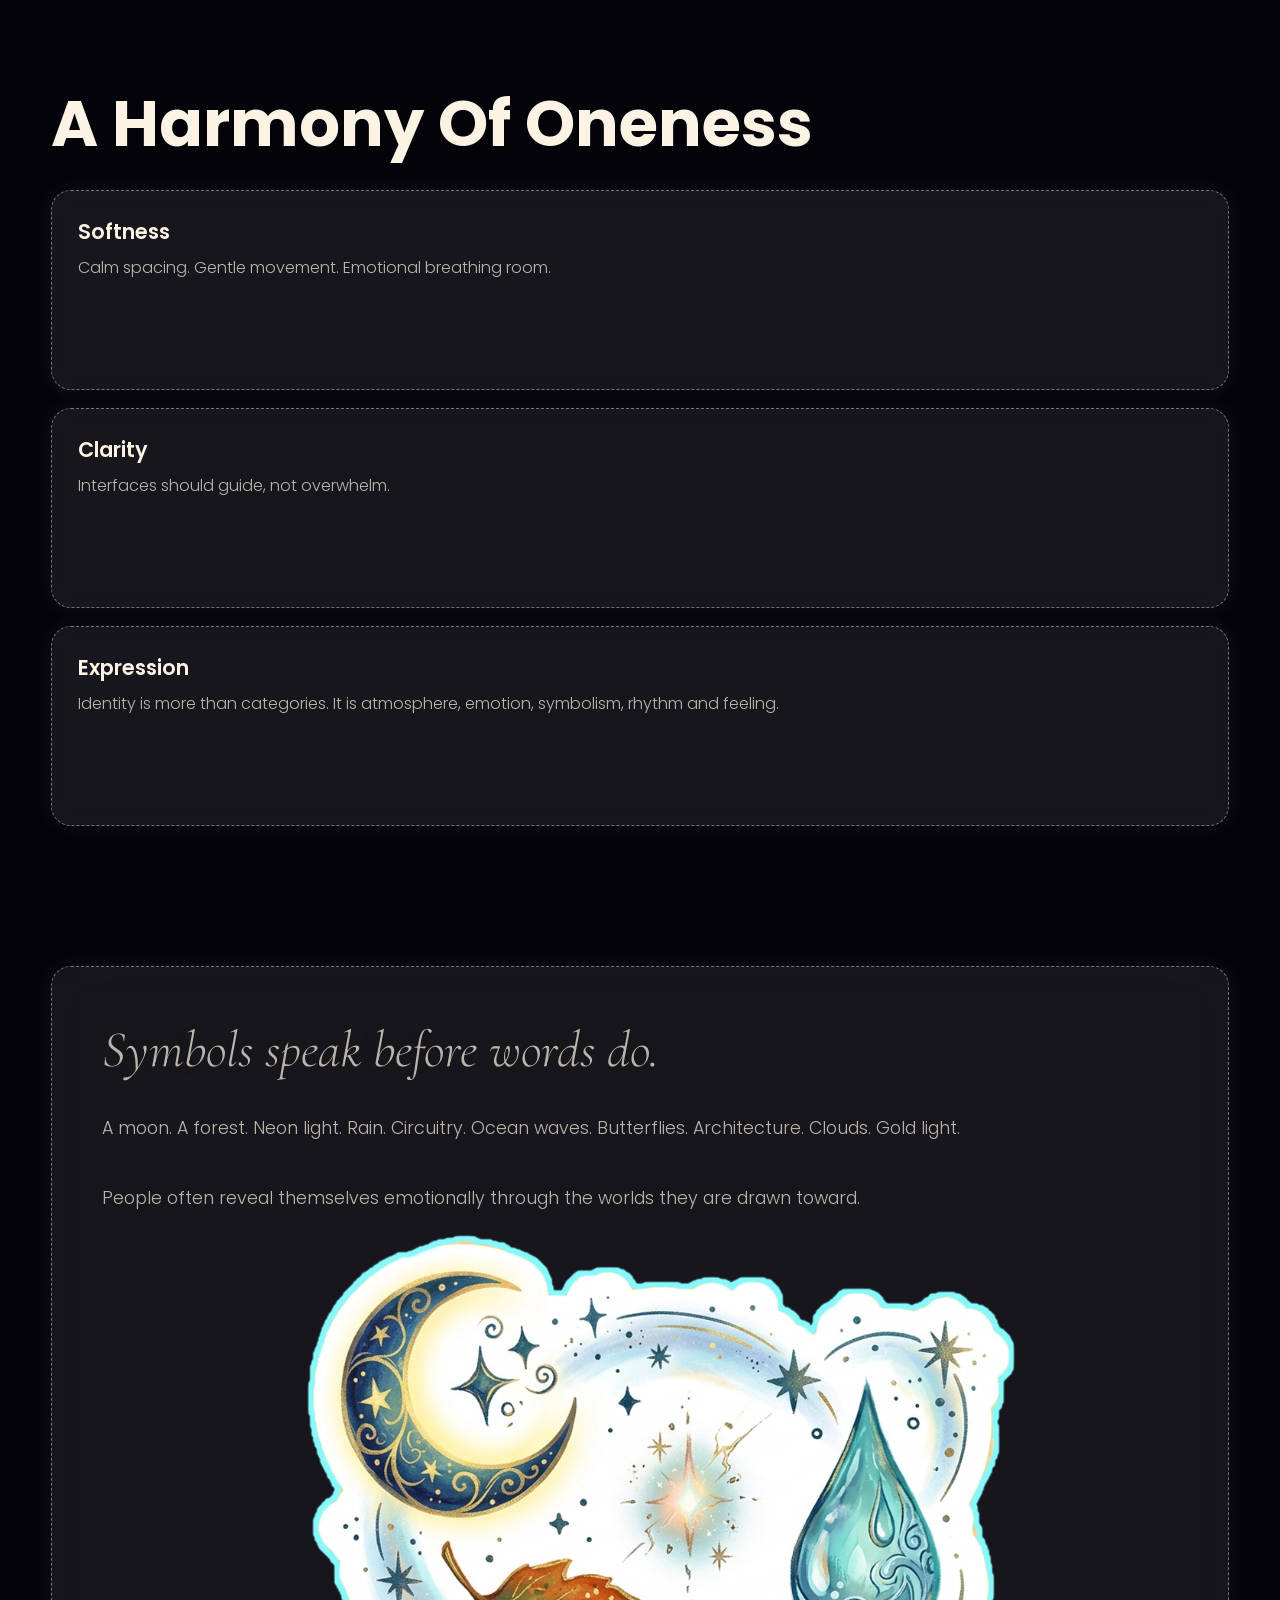
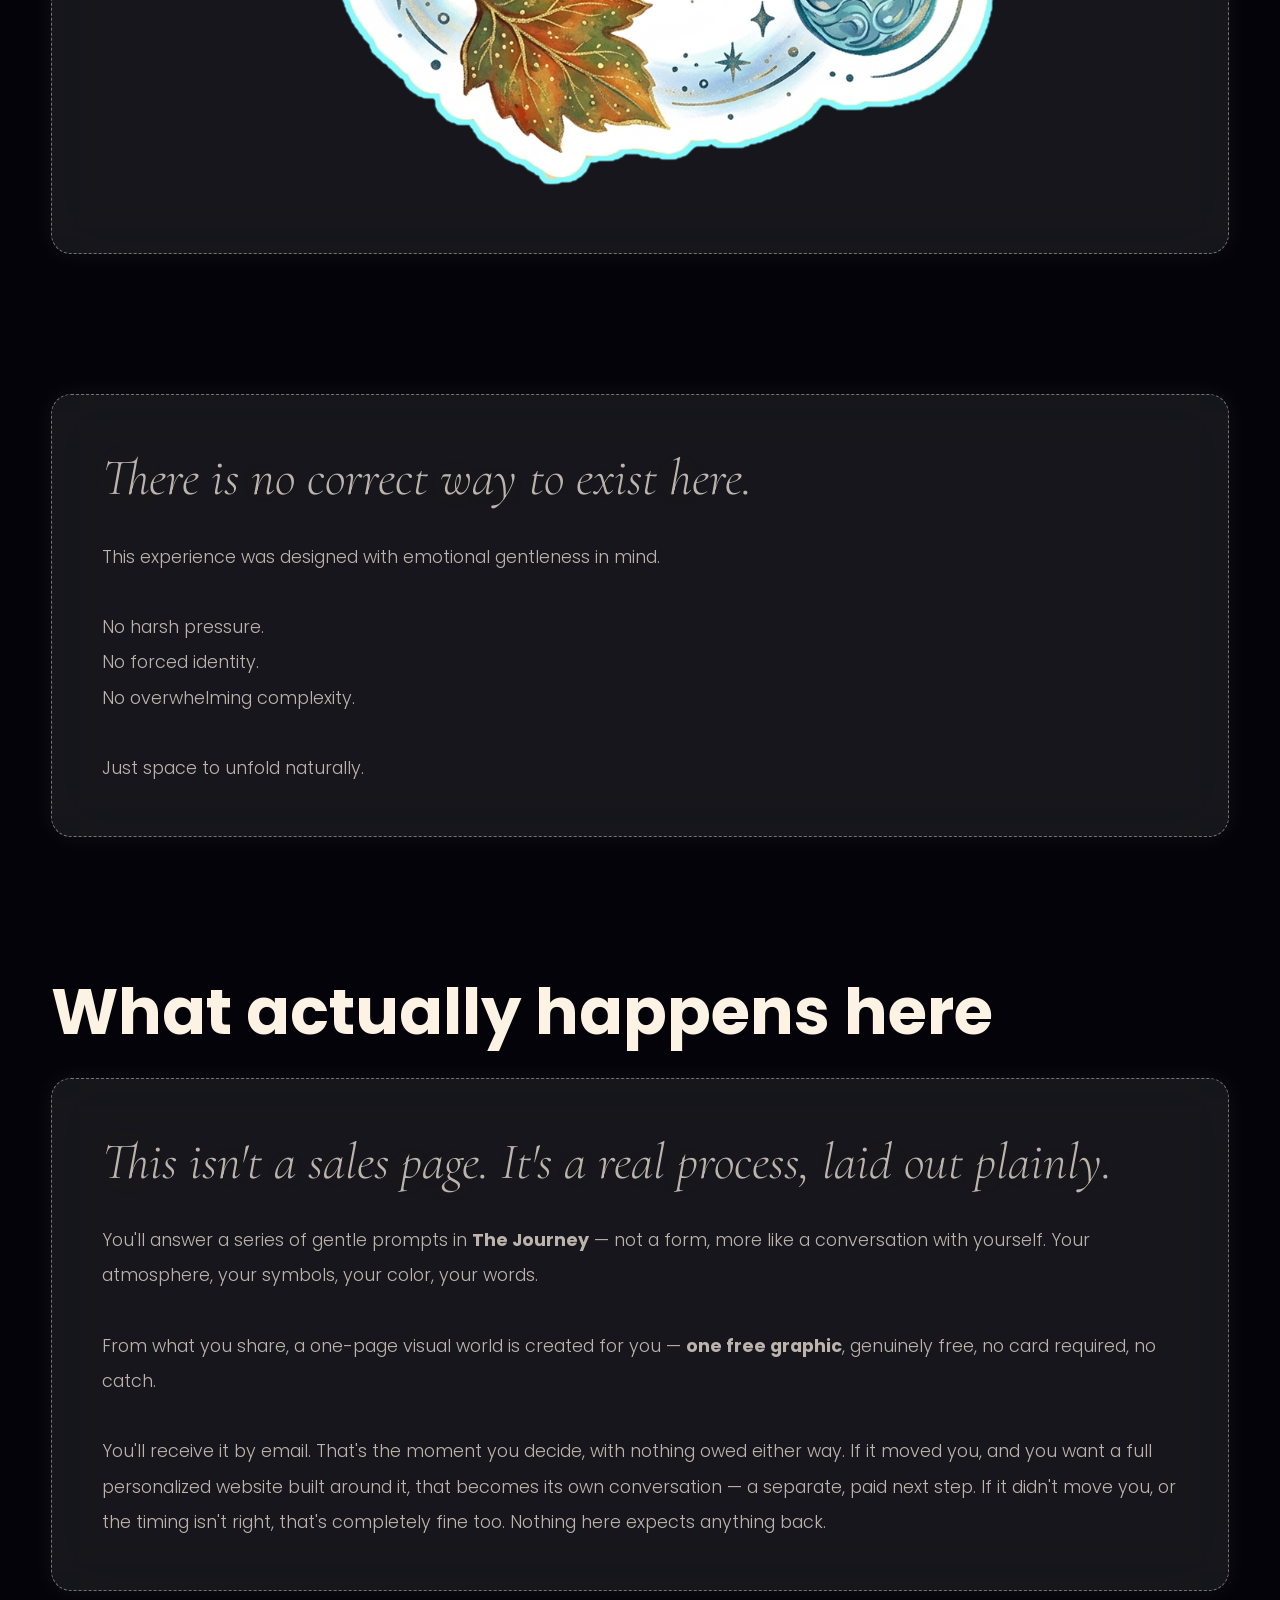
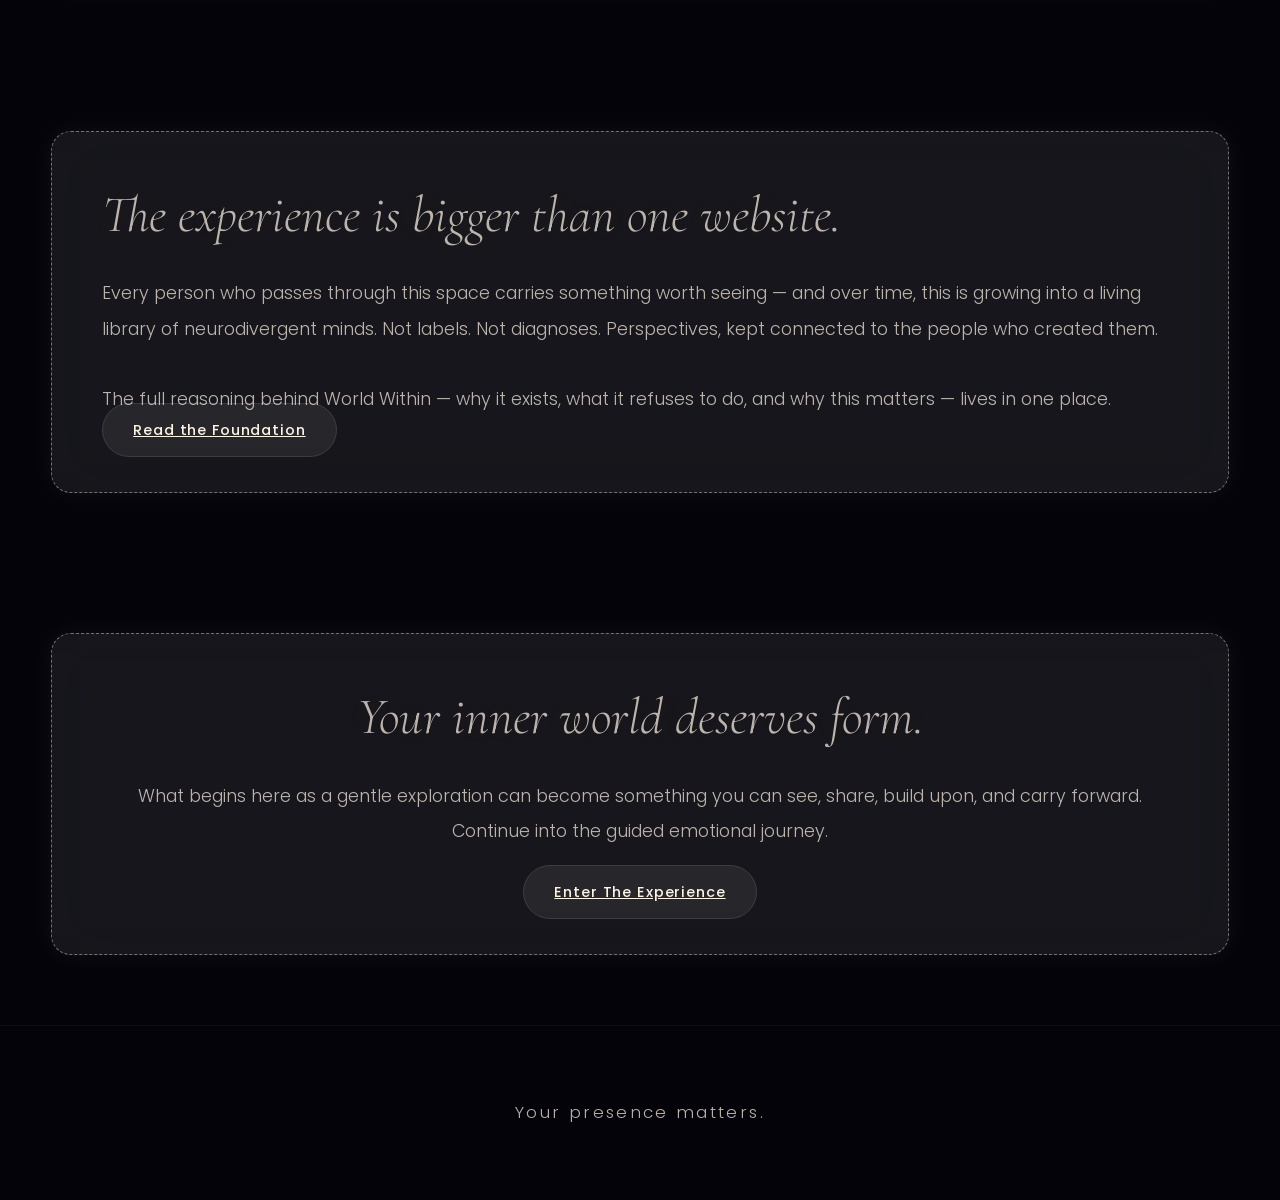
==== commit 80695f52: "Update about.html" ====
--- a/about.html
+++ b/about.html
@@ -23,6 +23,77 @@
   <link rel="stylesheet" href="css/responsive.css" />
   <link rel="stylesheet" href="css/fixes.css" />
 
+      <style>
+    /* ---------------------------------------------------------------
+       WORLD MARQUEE — the slim, always-moving announcement bar that
+       sits beside (to the left of) the floating door nav button, on
+       every page. This does NOT touch door-nav.js or fixes.css: the
+       nav button is simply placed inside this new #world-tray
+       wrapper, which takes over its fixed bottom-right position.
+       Nothing about how the nav itself opens or closes changes.
+    ----------------------------------------------------------------- */
+    #world-tray{
+      position:fixed !important;
+      left:12px; right:0; bottom:18px;
+      z-index:40;
+      display:flex;
+      align-items:flex-end;   /* bottom-aligns the marquee with the nav button, not centered on its height */
+      gap:0;                  /* no seam between the bar and the nav button -- they read as one shape */
+    }
+    #world-door-nav{
+      position:static !important;
+      flex:0 0 auto;
+      margin-left:-16px;      /* tucks the button in front of the bar's rounded end so they fuse */
+      z-index:2;
+    }
+
+    #world-marquee{
+      position:relative;
+      flex:1 1 auto;
+      min-width:0;             /* lets flexbox actually shrink/grow it to fill the row, not just the content */
+      height:38px;              /* a modest bump up from the first pass, still well under the nav button's own height */
+      margin-bottom:8px;        /* sits toward the bottom of the nav, not vertically centered beside it */
+      margin-right:-16px;       /* the bar's end slides behind the nav circle instead of stopping beside it */
+      overflow:hidden;
+      border-radius:19px;
+      background:#08080B;
+      border:2px solid #d4af37;  /* the same gold used on the nav's own ring, thick enough to read as a deliberate frame */
+      display:flex;
+      align-items:center;
+      z-index:1;
+      /* the moving text softly fades out before it reaches the nav circle, instead of
+         being hard-clipped there -- this is what makes it feel like it has "no end". */
+      mask-image: linear-gradient(to right, black 0%, black 76%, transparent 100%);
+      -webkit-mask-image: linear-gradient(to right, black 0%, black 76%, transparent 100%);
+    }
+    #world-marquee-track{
+      display:flex;
+      gap:40px;
+      white-space:nowrap;
+      padding-left:16px;
+      will-change:transform;
+    }
+    .world-marquee-item{
+      display:inline-flex; align-items:center; gap:6px;
+      color:#f2dc96;
+      font-size:0.8rem;
+      letter-spacing:0.01em;
+      text-decoration:none;
+      cursor:pointer;
+    }
+    .world-marquee-item:hover,
+    .world-marquee-item:focus-visible{ color:#fff; }
+    .world-marquee-item .wm-dot{ color:#d4af37; }
+
+    @media (max-width:640px){
+      #world-tray{ left:8px; bottom:14px; }
+      #world-marquee{ height:34px; }
+      .world-marquee-item{ font-size:0.72rem; }
+    }
+    @media (prefers-reduced-motion:reduce){
+      #world-marquee-track{ transform:none !important; }
+    }
+      </style>
 </head>
 
 <body class="theme-dreamy">
@@ -390,7 +461,19 @@
   <script src="js/form-handler.js"></script>
   <script src="js/particles.js"></script>
 
-
+  <!-- Next new showcase overlay goes here -->
+
+  <!-- ===== ANNOUNCEMENT MARQUEE + FLOATING DOOR NAV =====
+       #world-tray is the new fixed-position wrapper. It holds the
+       slim scrolling marquee on the left and the existing floating
+       door button on the right, both anchored to the bottom, like
+       two items sitting on the same shelf. The door button's own
+       open/close behaviour (door-nav.js) is untouched — only its
+       on-screen position now comes from this wrapper. -->
+  <div id="world-tray">
+    <div id="world-marquee" role="region" aria-label="Site announcements">
+      <div id="world-marquee-track"></div>
+    </div>
 <!-- ===== FLOATING DOOR NAV ===== -->
 <div id="world-door-nav">
   
@@ -425,7 +508,71 @@
 </div>
 
 <script defer src="js/door-nav.js"></script>
-     
+   <script>
+  /* =========================================================
+     WORLD MARQUEE — the announcement bar beside the floating nav.
+
+     TO ADD / EDIT AN ANNOUNCEMENT:
+       1. Copy one { text: ..., href: ... } line below.
+       2. Change the text and the link.
+       3. Save — that's it, nothing else needs to change.
+
+     TO PUT THIS ON ANOTHER PAGE (index.html, about.html,
+     experience.html, contact.html): copy this whole block —
+     the <style> block in <head>, the #world-tray markup that
+     replaced #world-door-nav, and this <script> — into the exact
+     same spots on that page. It's the same three pieces every
+     time, so copy-paste is literally how you install it.
+  ========================================================= */
+  var WORLD_ANNOUNCEMENTS = [
+    { text: 'NEW: A free online well-being session — Gift of Remembrance', href: 'https://seenthroughvisuals97creatives-oss.github.io/gift-of-remembrance/' },
+    { text: 'Discover Bite by Bytes', href: 'https://mazienx.github.io/D7xMight/Bite%20by%20Bytes/bitebybytes.html' },
+    { text: 'Explore a living chemistry classroom — Learning with Mr. SOA', href: 'https://seenthroughvisuals97creatives-oss.github.io/learning-with-Mr.SOA/mr-soa-chemistry-classroom.html' },
+    { text: 'New creative expressions are entering the Showcase', href: 'showcase.html' },
+    { text: 'See the Visual Gallery', href: 'https://seenthroughvisuals97creatives-oss.github.io/97-art-Galaxy/97-art-galaxy.html' }
+  ];
+
+  (function(){
+    var track = document.getElementById('world-marquee-track');
+    var wrap = document.getElementById('world-marquee');
+    if (!track || !wrap || !WORLD_ANNOUNCEMENTS.length) return;
+
+    function buildItems(){
+      WORLD_ANNOUNCEMENTS.forEach(function(a){
+        var el = document.createElement('a');
+        el.className = 'world-marquee-item';
+        el.href = a.href;
+        if (/^https?:\/\//.test(a.href)) { el.target = '_blank'; el.rel = 'noopener'; }
+        el.innerHTML = '<span class="wm-dot">●</span><span>' + a.text + '</span>';
+        track.appendChild(el);
+      });
+    }
+    buildItems();              // first pass, to measure the real width of one full lap
+    var singleWidth = track.scrollWidth;
+    buildItems();               // second pass: a seamless duplicate to loop against
+
+    var reduceMotion = window.matchMedia('(prefers-reduced-motion: reduce)').matches;
+    var offset = 0;
+    var speed = 0.5;            // px per frame — readable, but the bar is now full-width so it needs a touch more pace
+    var paused = false;
+
+    function tick(){
+      if (!reduceMotion && !paused && singleWidth > 0) {
+        offset -= speed;
+        if (-offset >= singleWidth) offset += singleWidth;
+        track.style.transform = 'translateX(' + offset + 'px)';
+      }
+      requestAnimationFrame(tick);
+    }
+    if (!reduceMotion) requestAnimationFrame(tick);
+
+    // Pausing on hover/focus is what makes a moving ticker actually readable.
+    wrap.addEventListener('mouseenter', function(){ paused = true; });
+    wrap.addEventListener('mouseleave', function(){ paused = false; });
+    wrap.addEventListener('focusin', function(){ paused = true; });
+    wrap.addEventListener('focusout', function(){ paused = false; });
+  })();
+     </script>  
 </body>
 
 </html>
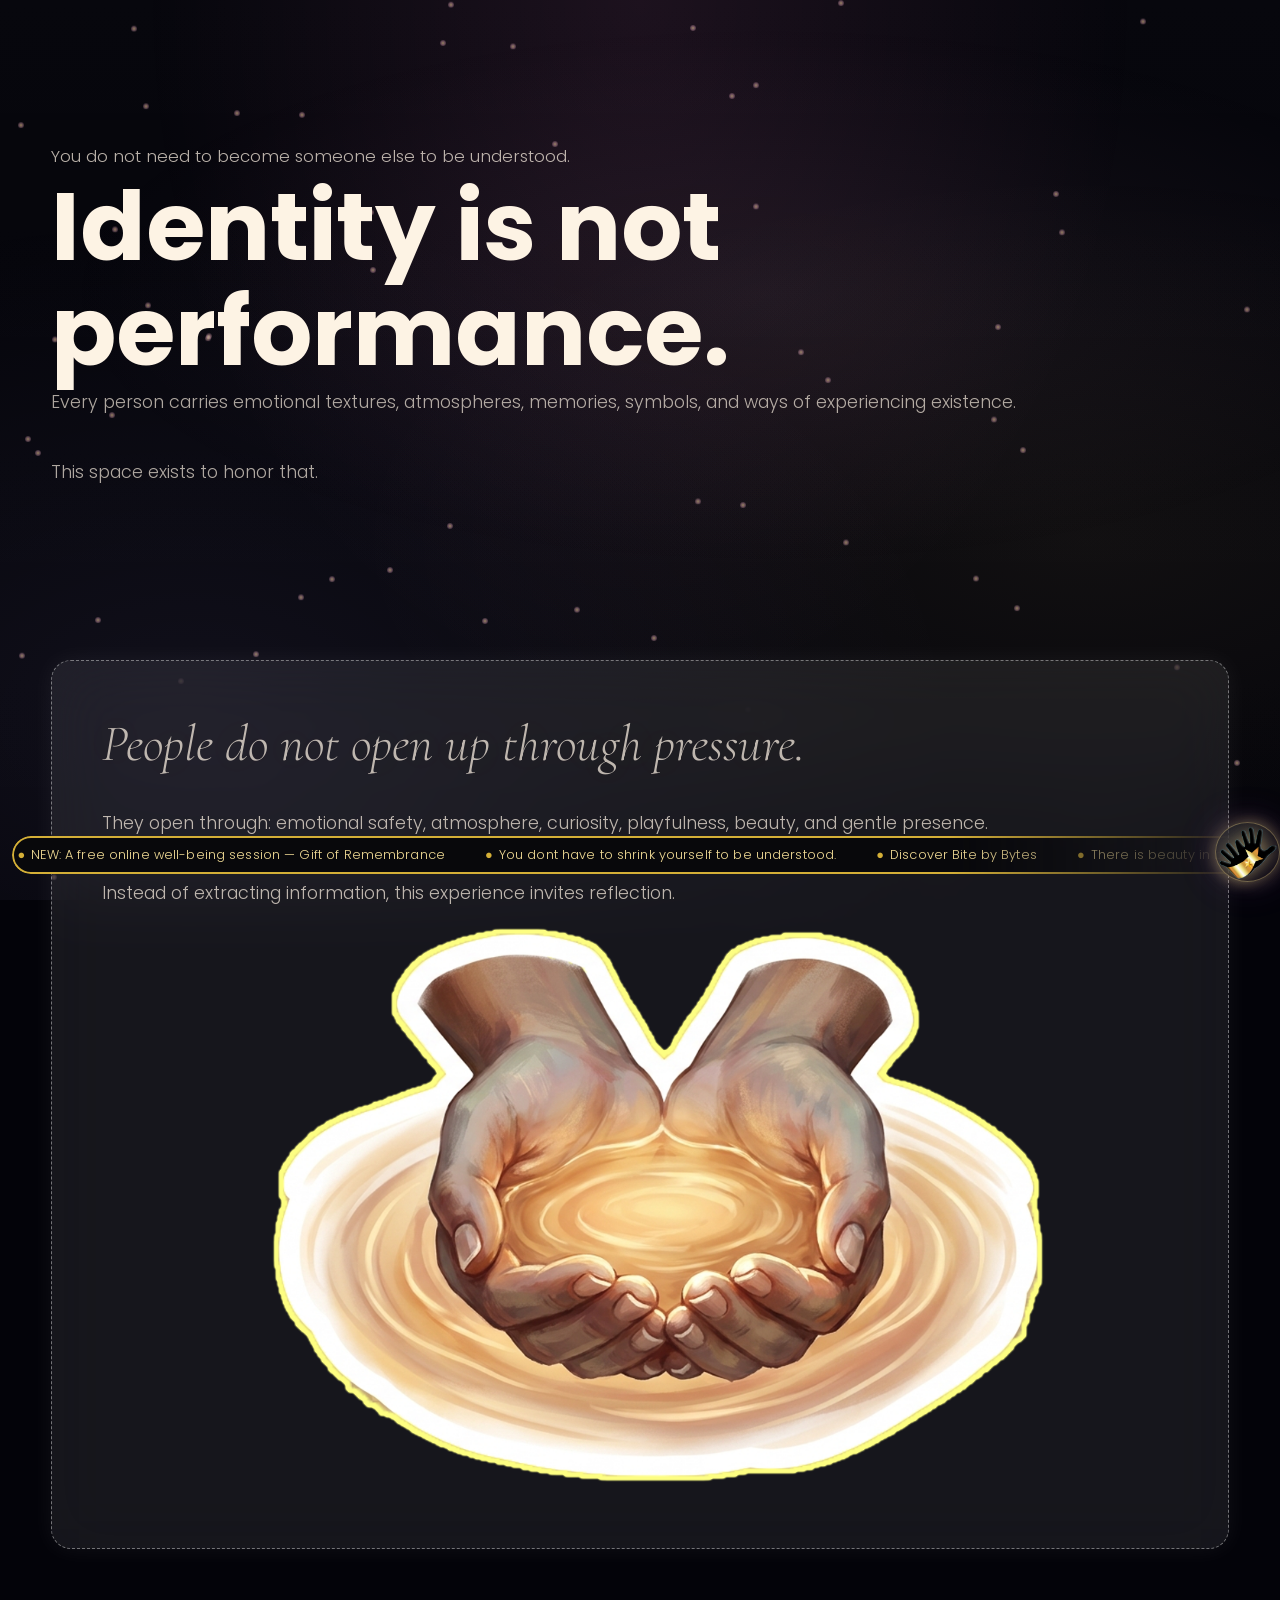
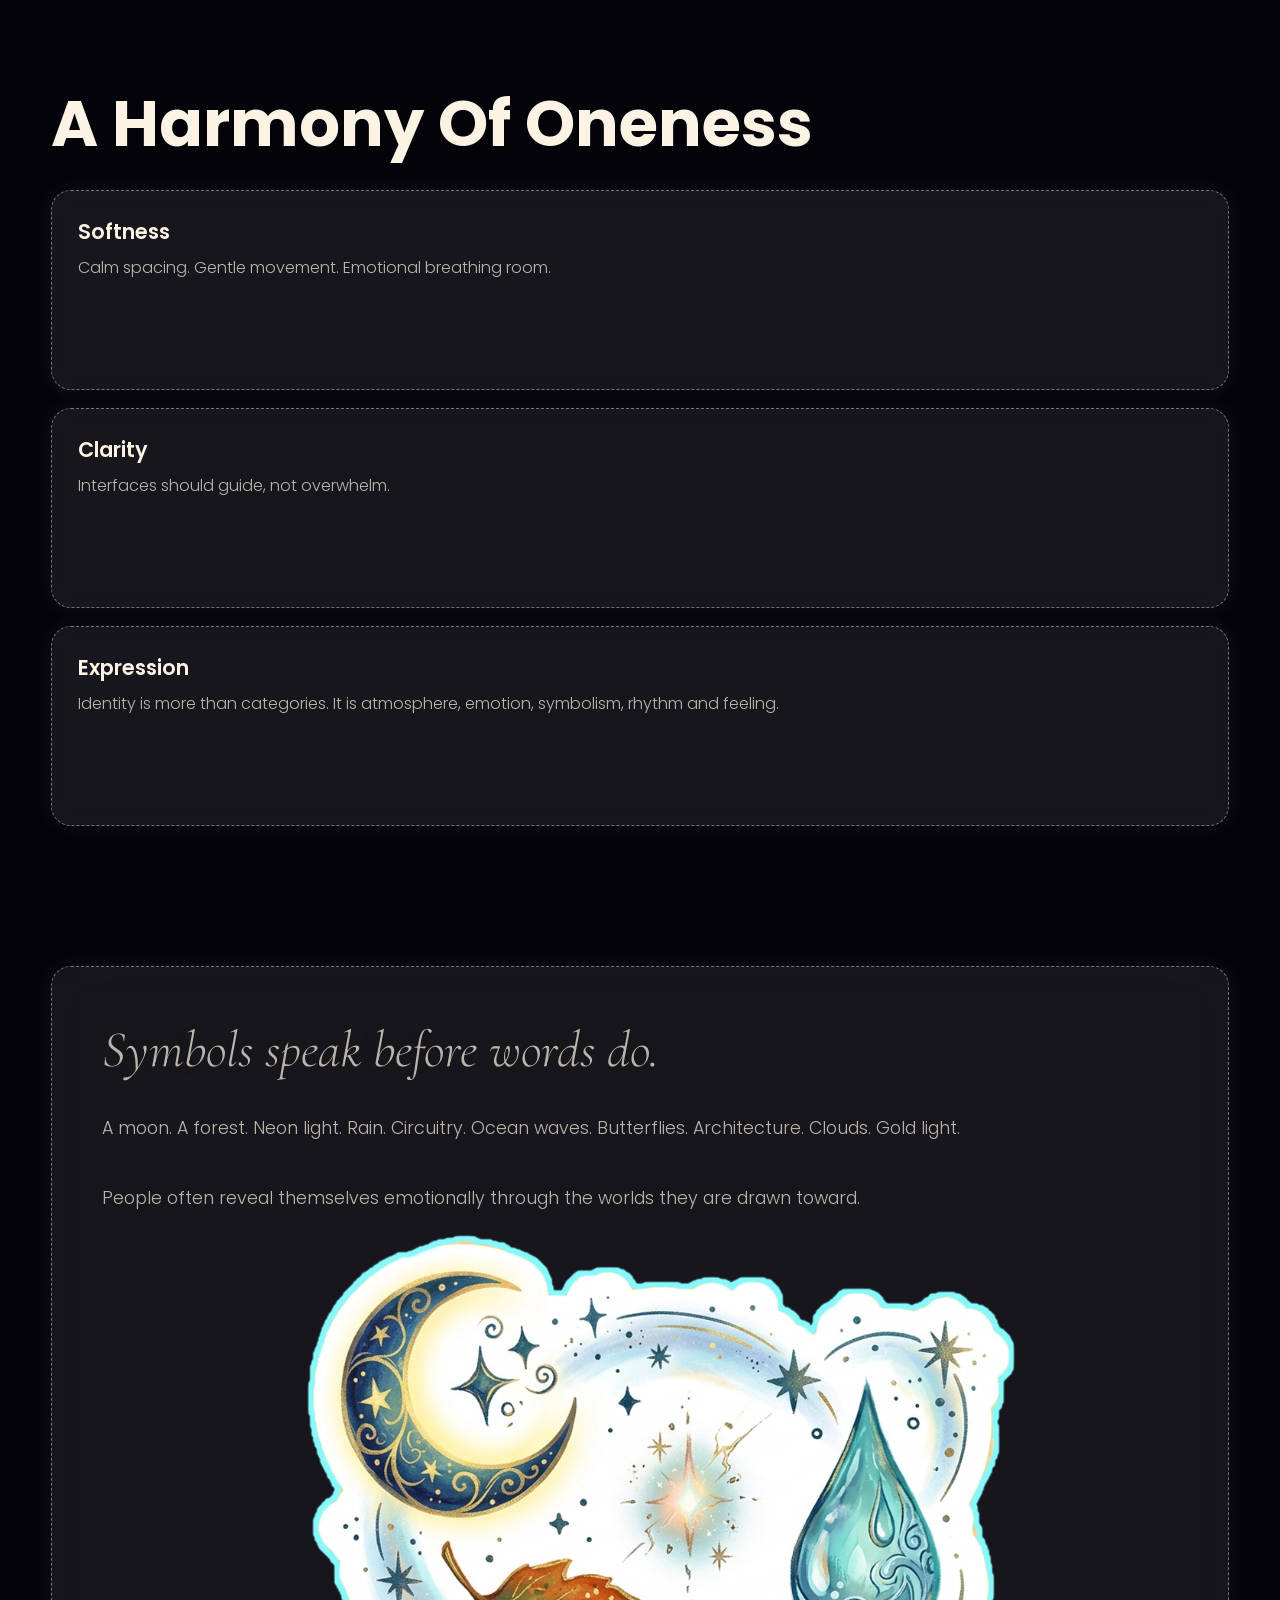
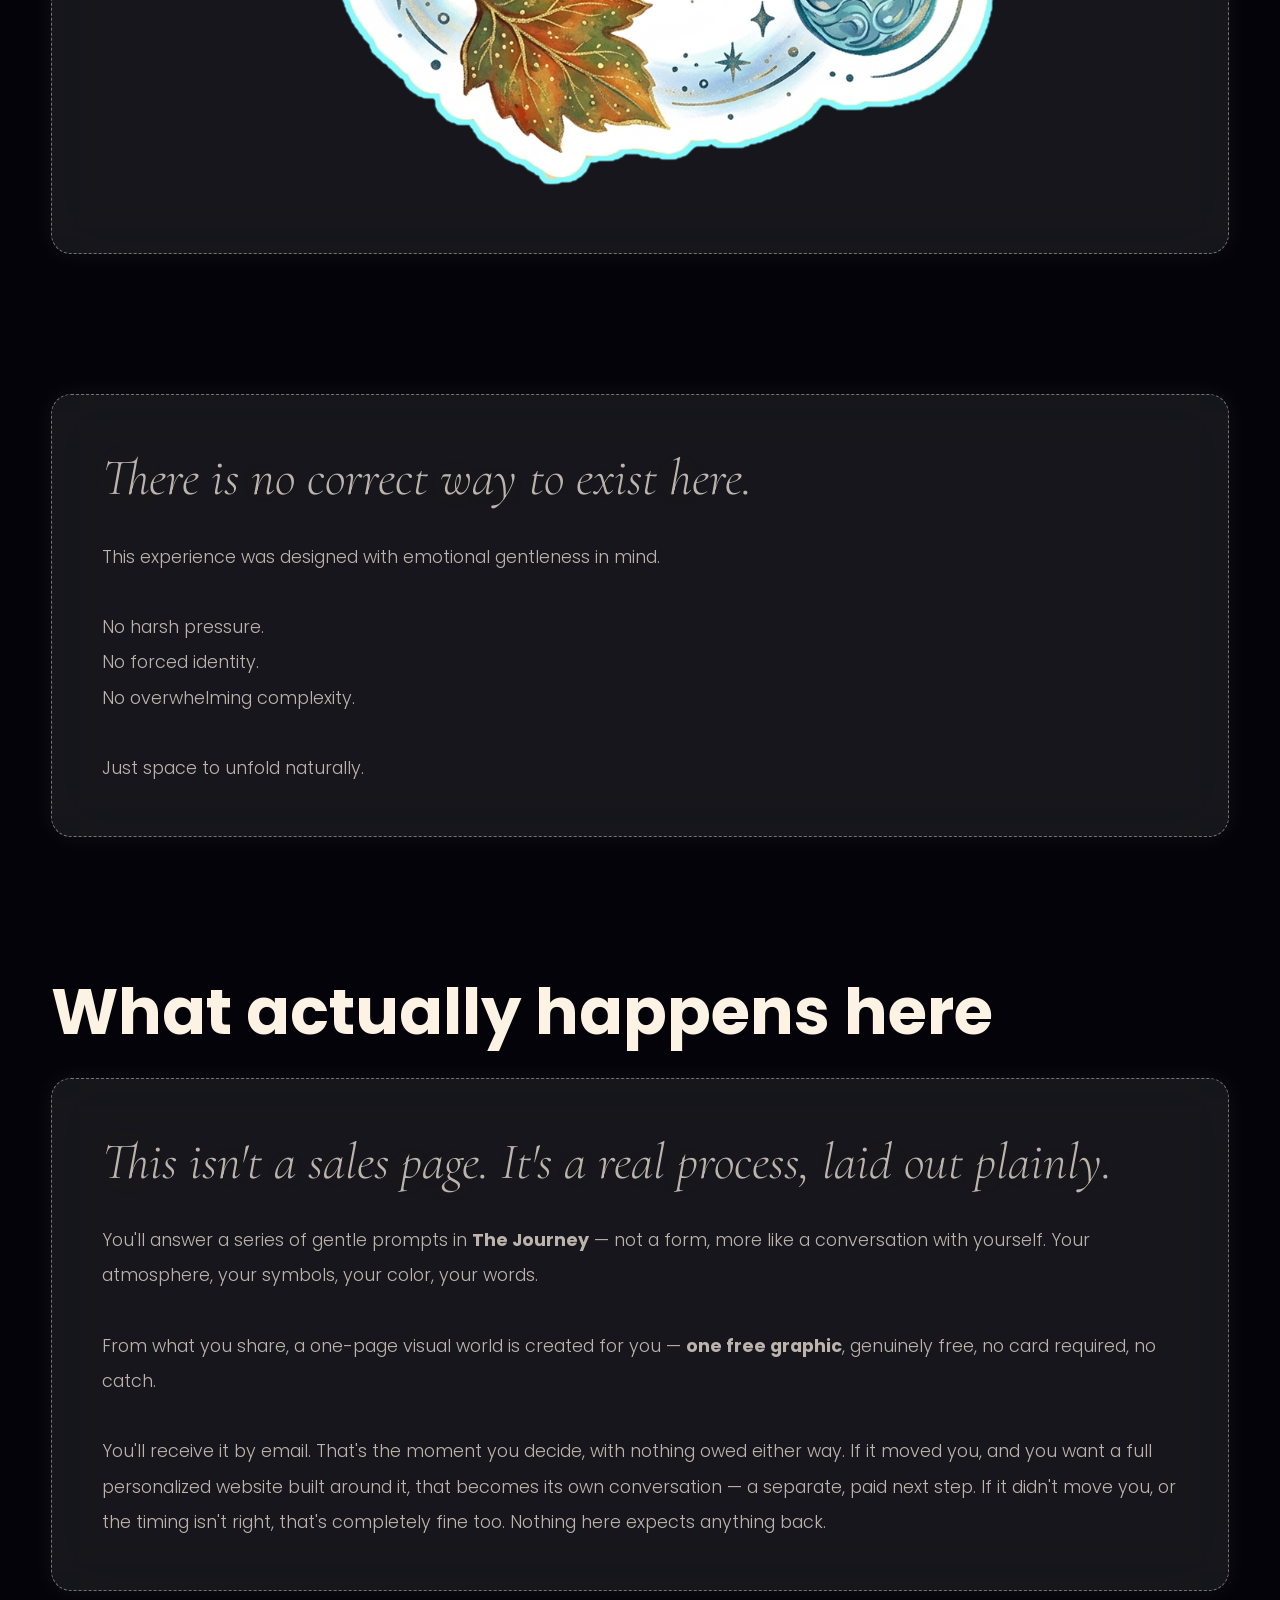
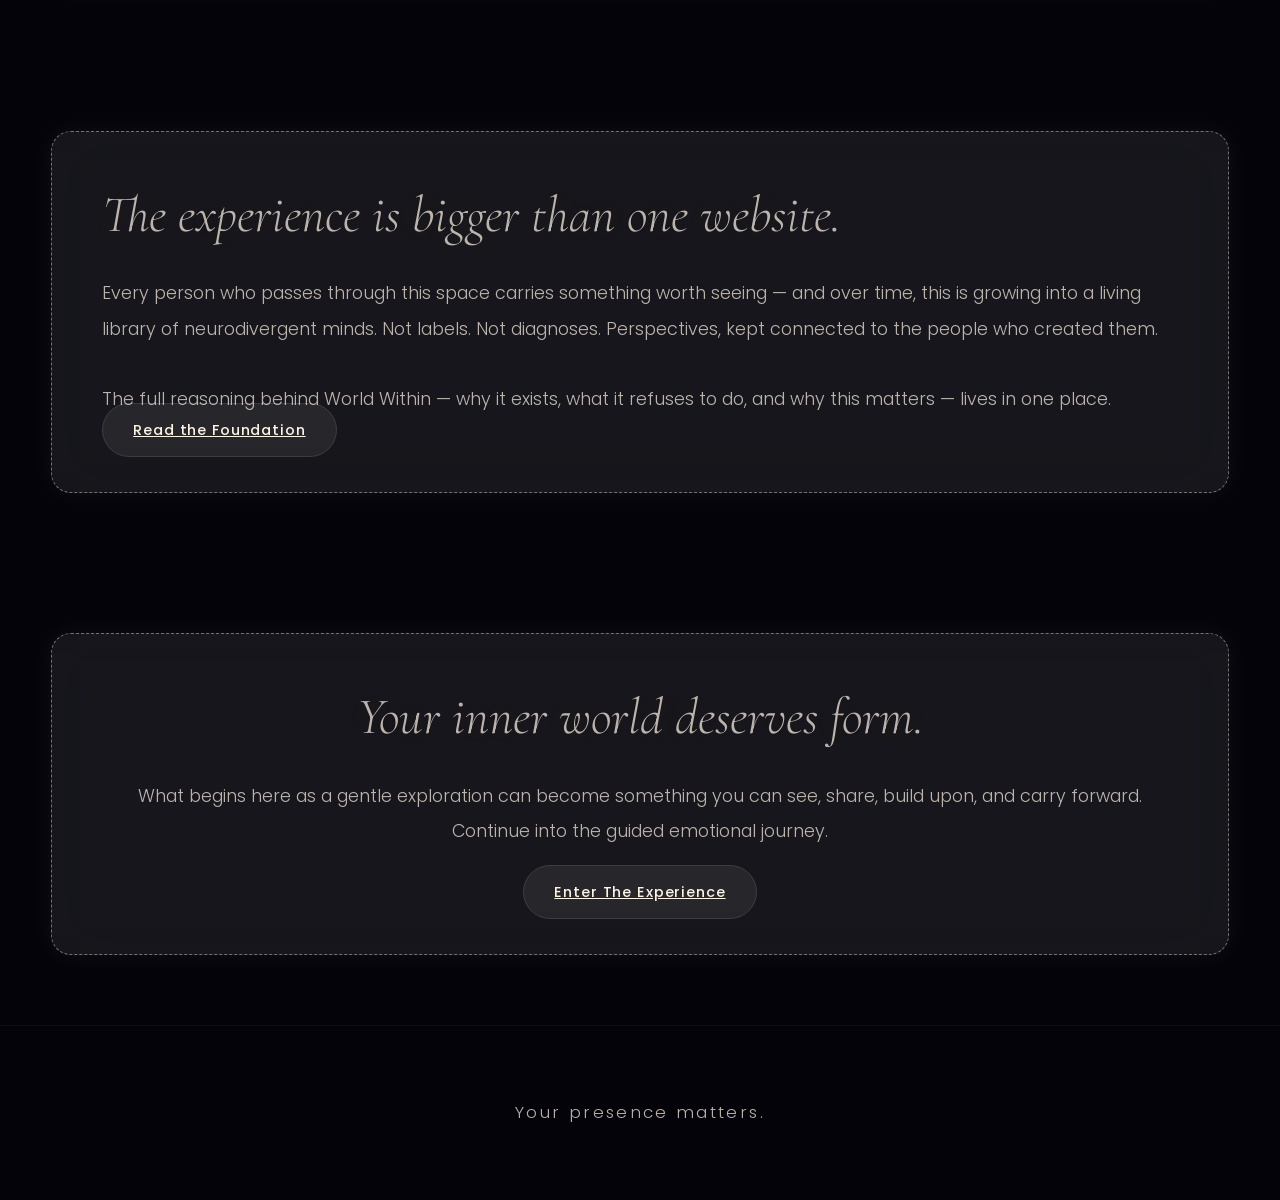
==== commit 7b9bc43b: "Update about.html" ====
--- a/about.html
+++ b/about.html
@@ -526,9 +526,13 @@
   ========================================================= */
   var WORLD_ANNOUNCEMENTS = [
     { text: 'NEW: A free online well-being session — Gift of Remembrance', href: 'https://seenthroughvisuals97creatives-oss.github.io/gift-of-remembrance/' },
+        { text: 'You dont have to shrink yourself to be understood.'},
     { text: 'Discover Bite by Bytes', href: 'https://mazienx.github.io/D7xMight/Bite%20by%20Bytes/bitebybytes.html' },
+       { text: 'There is beauty in being authentically you.'},
     { text: 'Explore a living chemistry classroom — Learning with Mr. SOA', href: 'https://seenthroughvisuals97creatives-oss.github.io/learning-with-Mr.SOA/mr-soa-chemistry-classroom.html' },
+    { text: 'You are allowed to discover yourself without rushing.'},
     { text: 'New creative expressions are entering the Showcase', href: 'showcase.html' },
+    { text: 'Understanding begins when we allow ourselves to see beyond appearances.'},
     { text: 'See the Visual Gallery', href: 'https://seenthroughvisuals97creatives-oss.github.io/97-art-Galaxy/97-art-galaxy.html' }
   ];
 
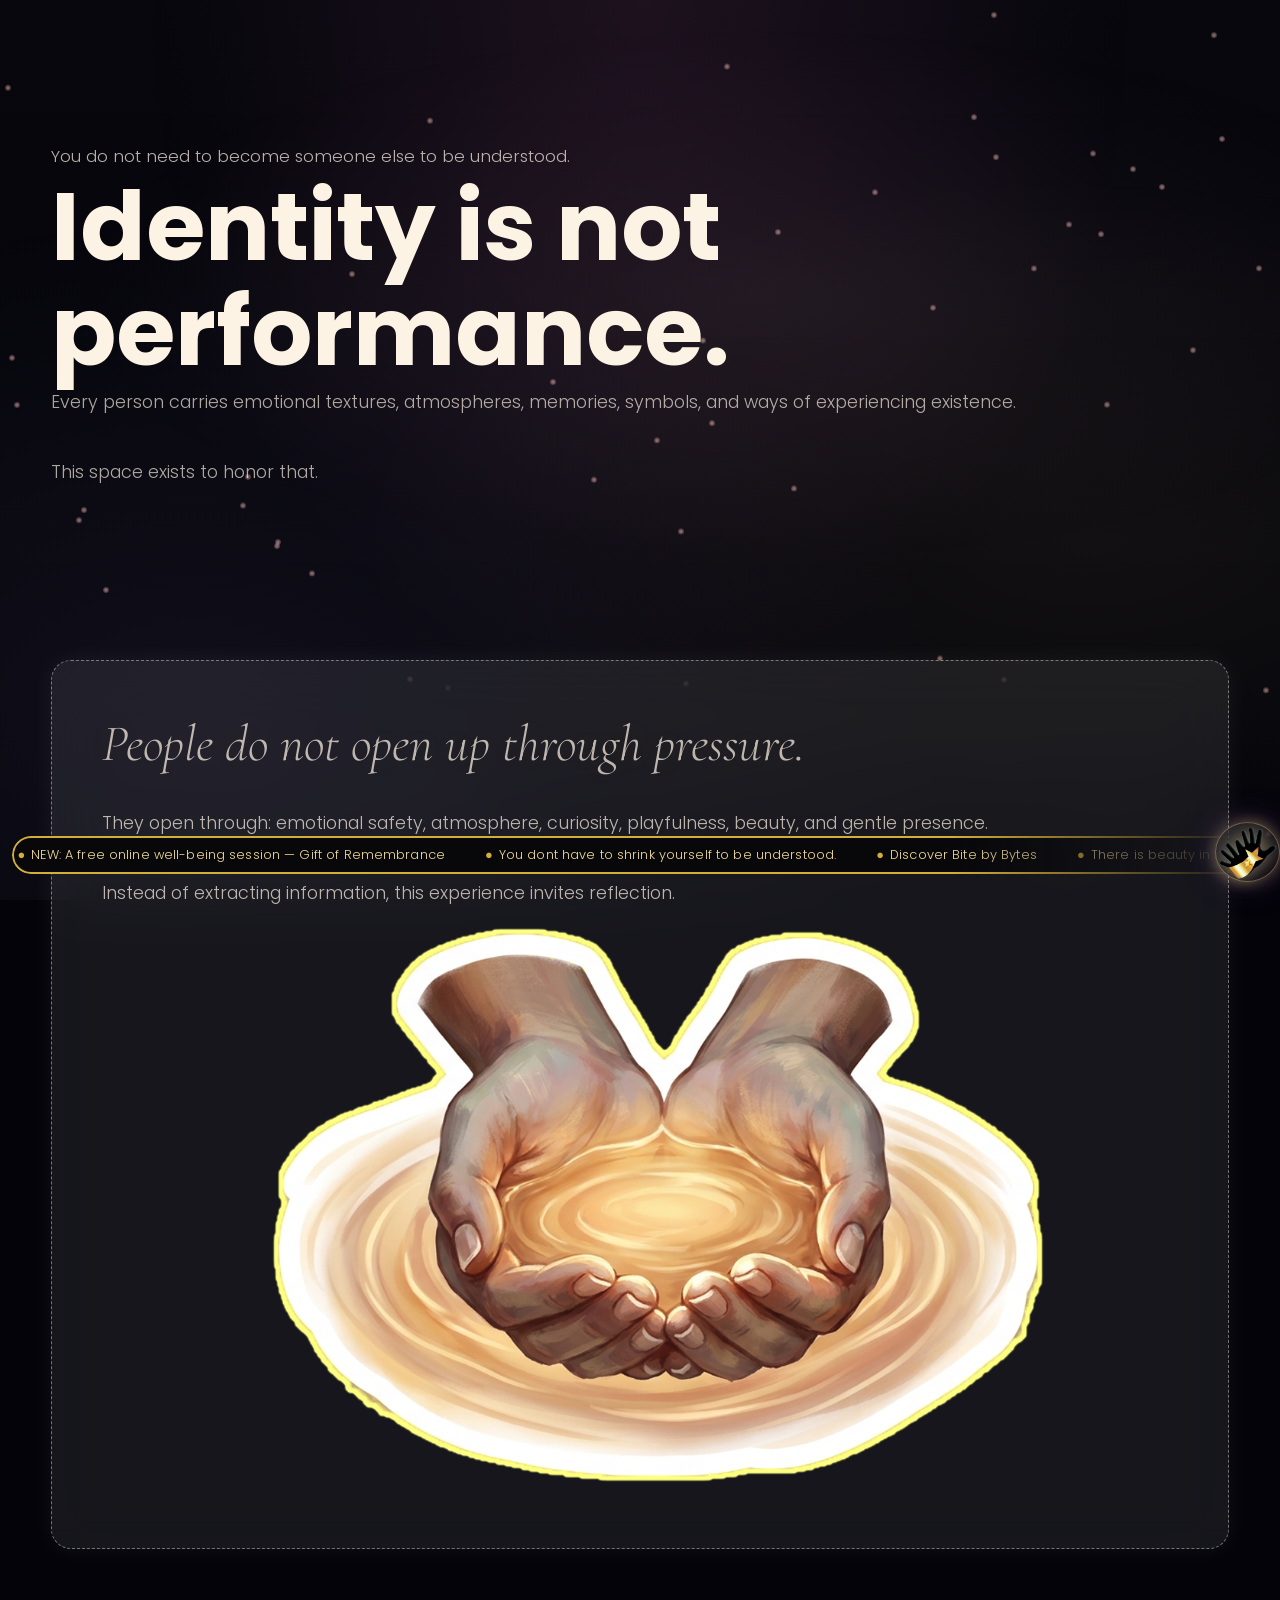
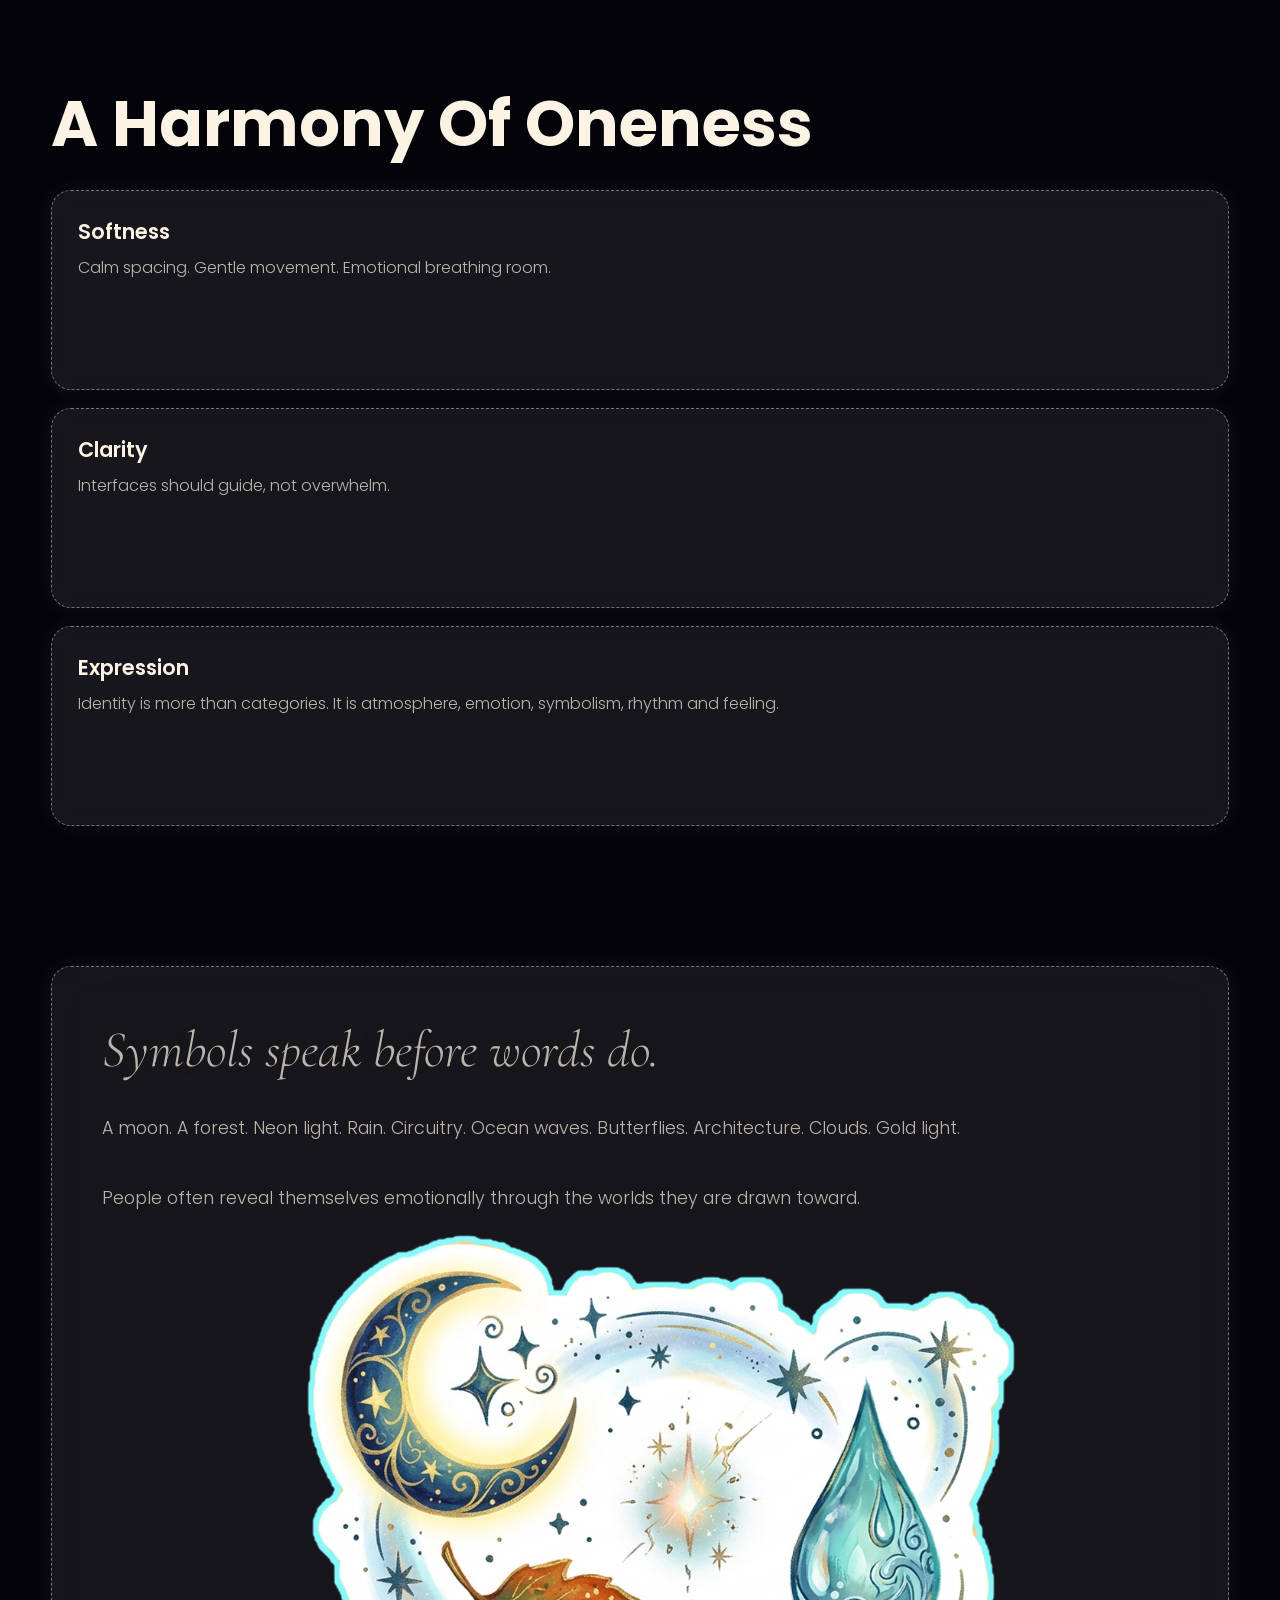
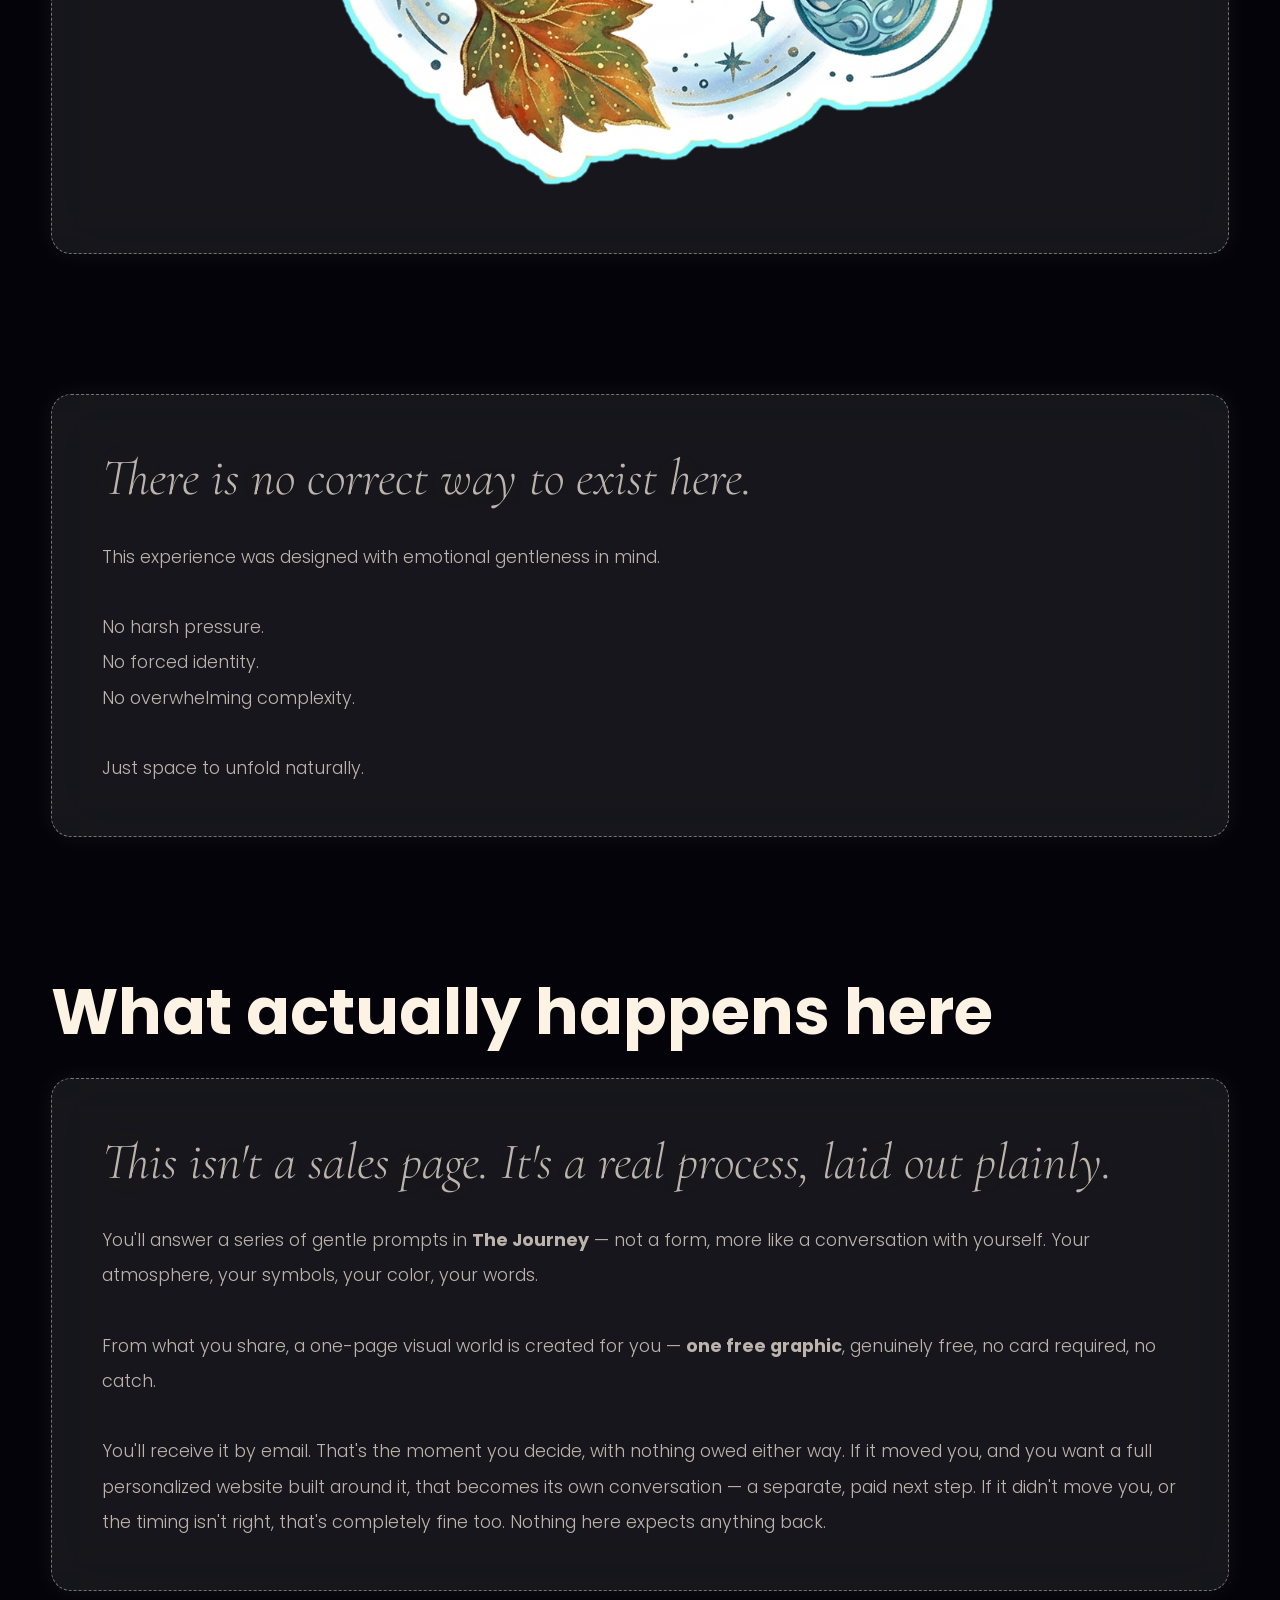
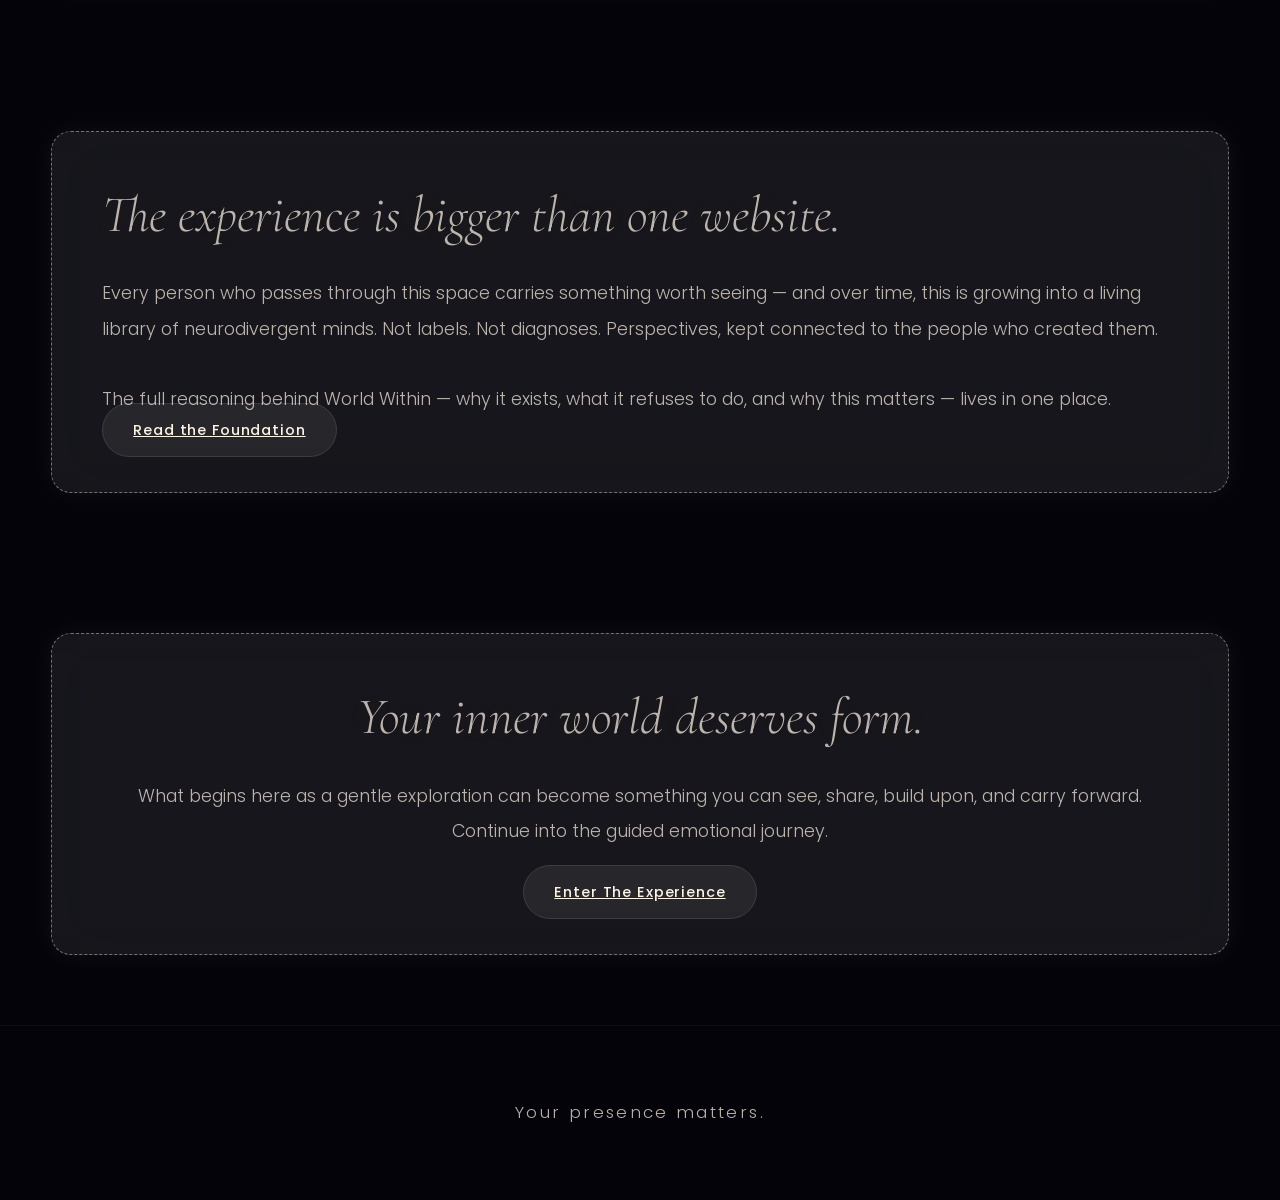
==== commit 8dcb1d7c: "Update about.html" ====
--- a/about.html
+++ b/about.html
@@ -543,7 +543,7 @@
 
     function buildItems(){
       WORLD_ANNOUNCEMENTS.forEach(function(a){
-        var el = document.createElement('a');
+        var el = document.createElement(a.href ? 'a' : 'span');
         el.className = 'world-marquee-item';
         el.href = a.href;
         if (/^https?:\/\//.test(a.href)) { el.target = '_blank'; el.rel = 'noopener'; }
